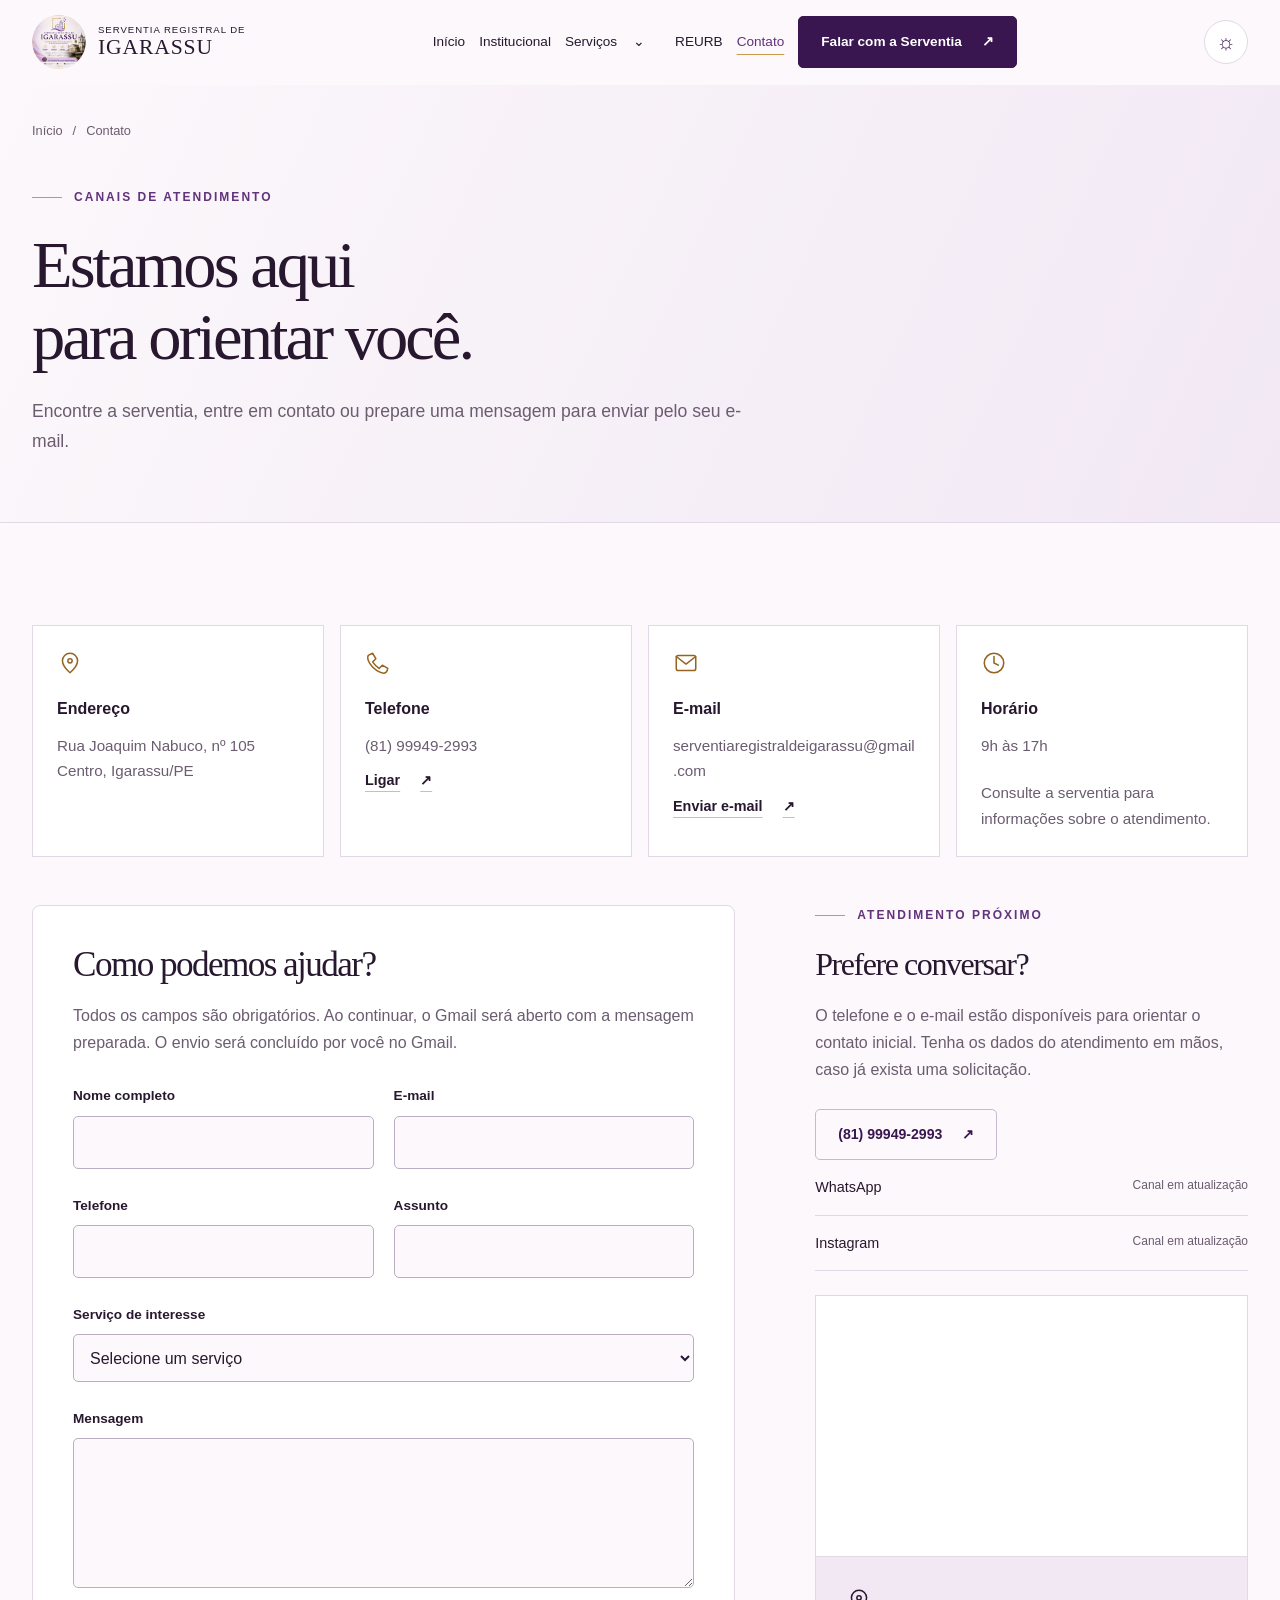
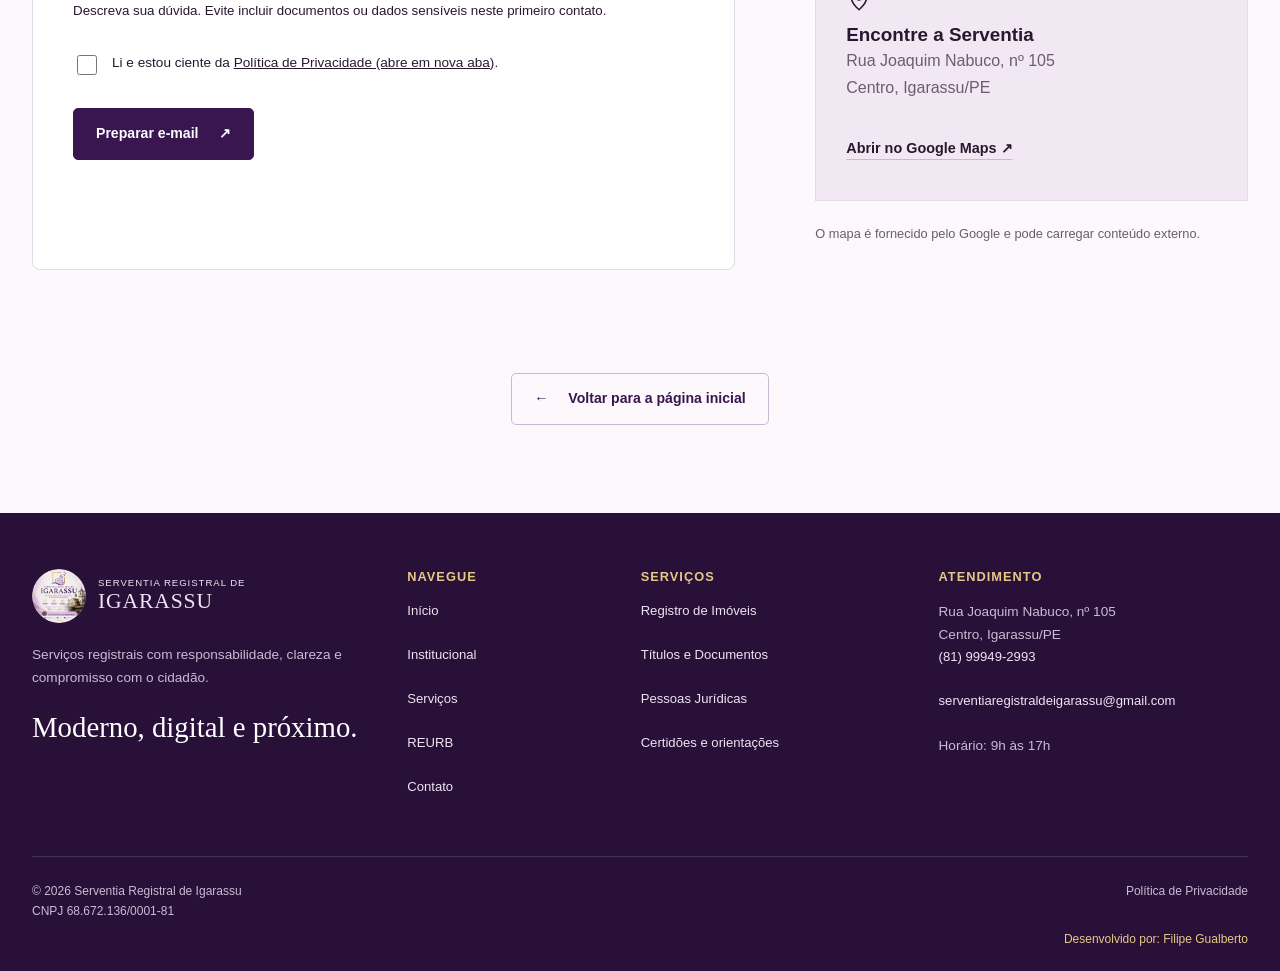
==== contato.html @ 83f75b39 "first commit" ====
<!doctype html>
<html lang="pt-BR"><head><meta charset="UTF-8"><meta name="viewport" content="width=device-width, initial-scale=1"><title>Contato | Serventia Registral de Igarassu</title><meta name="description" content="Fale com a Serventia Registral de Igarassu. Rua Joaquim Nabuco, nº 105, Centro. Telefone (81) 99949-2993. Atendimento das 9h às 17h."><meta name="theme-color" content="#39164f"><link rel="icon" type="image/png" href="img/logo.png"><!-- TODO: definir SITE_CONFIG.siteUrl para inserir canonical e og:url com o domínio oficial. --><meta property="og:type" content="website"><meta property="og:locale" content="pt_BR"><meta property="og:site_name" content="Serventia Registral de Igarassu"><meta property="og:title" content="Contato | Serventia Registral de Igarassu"><meta property="og:description" content="Fale com a Serventia Registral de Igarassu. Rua Joaquim Nabuco, nº 105, Centro. Telefone (81) 99949-2993. Atendimento das 9h às 17h."><script src="js/theme.js"></script><link rel="stylesheet" href="css/style.css"><script src="js/config.js" defer></script><script src="js/main.js" defer></script></head><body class="contact-page"><a class="skip-link" href="#conteudo">Ir para o conteúdo</a><div class="scroll-progress" aria-hidden="true"></div><header class="site-header"><div class="container header-inner"><a class="brand" href="index.html" aria-label="Serventia Registral de Igarassu — Início"><img src="img/logo.png" width="54" height="54" alt="Logo da Serventia Registral de Igarassu"><span><small>Serventia Registral de</small><strong>IGARASSU</strong></span></a><nav class="nav" id="navigation" aria-label="Navegação principal"><a href="index.html" >Início</a><a href="institucional.html" >Institucional</a><div class="dropdown"><div class="dropdown-row"><a href="servicos.html" >Serviços</a><button class="dropdown-toggle" aria-label="Exibir categorias de serviços" aria-expanded="false" aria-controls="service-menu">⌄</button></div><div class="dropdown-menu" id="service-menu" hidden><a href="registro-imoveis.html" >Registro de Imóveis</a><a href="titulos-documentos.html" >Títulos e Documentos</a><a href="pessoas-juridicas.html" >Registro Civil das Pessoas Jurídicas</a></div></div><a href="reurb.html" >REURB</a><a href="contato.html" aria-current="page">Contato</a><a class="button" href="contato.html">Falar com a Serventia<span class="arrow" aria-hidden="true">↗</span></a></nav><div class="header-actions"><button class="theme-toggle" type="button" aria-label="Ativar modo escuro" aria-pressed="false"><span class="theme-sun" aria-hidden="true">☼</span><span class="theme-moon" aria-hidden="true">☾</span></button><button class="menu-toggle" aria-label="Abrir menu" aria-controls="navigation" aria-expanded="false"><span></span><span></span></button></div></div></header><div class="menu-backdrop" hidden></div><main id="conteudo"><section class="inner-hero"><div class="container"><nav class="breadcrumb" aria-label="Caminho de navegação"><a href="index.html">Início</a><span aria-hidden="true">/</span><span aria-current="page">Contato</span></nav><div class="eyebrow">Canais de atendimento</div><h1 class="reveal reveal-up">Estamos aqui<br>para orientar você.</h1><p class="lead reveal" data-delay="100">Encontre a serventia, entre em contato ou prepare uma mensagem para enviar pelo seu e-mail.</p></div></section><section class="section"><div class="container"><div class="contact-cards"><article class="contact-card reveal"><svg class="icon" viewBox="0 0 24 24" aria-hidden="true"><path d="M19 10c0 5-7 11-7 11S5 15 5 10a7 7 0 1 1 14 0Z"/><circle cx="12" cy="10" r="2"/></svg><h2>Endereço</h2><p>Rua Joaquim Nabuco, nº 105<br>Centro, Igarassu/PE</p></article><article class="contact-card reveal" data-delay="80"><svg class="icon" viewBox="0 0 24 24" aria-hidden="true"><path d="m7 3 3 5-3 3c2 3 3 4 6 6l3-3 5 3c-1 6-5 5-10 2S1 9 3 5Z"/></svg><h2>Telefone</h2><p>(81) 99949-2993</p><a class="text-link" href="tel:+5581999492993">Ligar <span class="arrow" aria-hidden="true">↗</span></a></article><article class="contact-card reveal" data-delay="160"><svg class="icon" viewBox="0 0 24 24" aria-hidden="true"><rect x="3" y="5" width="18" height="14" rx="2"/><path d="m3 6 9 7 9-7"/></svg><h2>E-mail</h2><p><a href="https://mail.google.com/mail/?view=cm&amp;fs=1&amp;to=serventiaregistraldeigarassu%40gmail.com&amp;su=&amp;body=" target="_blank" rel="noopener noreferrer">serventiaregistraldeigarassu@gmail.com</a></p><a class="text-link" href="https://mail.google.com/mail/?view=cm&amp;fs=1&amp;to=serventiaregistraldeigarassu%40gmail.com&amp;su=&amp;body=" target="_blank" rel="noopener noreferrer">Enviar e-mail <span class="arrow" aria-hidden="true">↗</span></a></article><article class="contact-card reveal" data-delay="240"><svg class="icon" viewBox="0 0 24 24" aria-hidden="true"><circle cx="12" cy="12" r="9"/><path d="M12 6v6l4 2"/></svg><h2>Horário</h2><p>9h às 17h</p><p class="source">Consulte a serventia para informações sobre o atendimento.</p></article></div><div class="split contact-layout"><form class="contact-form" id="contact-form" action="https://mail.google.com/mail/?view=cm&amp;fs=1&amp;to=serventiaregistraldeigarassu%40gmail.com&amp;su=&amp;body=" target="_blank" method="get"><h2>Como podemos ajudar?</h2><p>Todos os campos são obrigatórios. Ao continuar, o Gmail será aberto com a mensagem preparada. O envio será concluído por você no Gmail.</p><div class="form-grid"><div class="field"><label for="nome">Nome completo</label><input id="nome" name="nome" type="text" autocomplete="name" maxlength="120" required aria-describedby="nome-error"><span class="error" id="nome-error"></span></div><div class="field"><label for="email">E-mail</label><input id="email" name="email" type="email" autocomplete="email" maxlength="180" required aria-describedby="email-error"><span class="error" id="email-error"></span></div><div class="field"><label for="telefone">Telefone</label><input id="telefone" name="telefone" type="tel" autocomplete="tel" inputmode="tel" maxlength="24" required aria-describedby="telefone-error"><span class="error" id="telefone-error"></span></div><div class="field"><label for="assunto">Assunto</label><input id="assunto" name="assunto" type="text" maxlength="160" required aria-describedby="assunto-error"><span class="error" id="assunto-error"></span></div><div class="field full"><label for="servico">Serviço de interesse</label><select id="servico" name="servico" required aria-describedby="servico-error"><option value="">Selecione um serviço</option><option value="imoveis">Registro de Imóveis</option><option value="documentos">Títulos e Documentos</option><option value="pessoas-juridicas">Pessoas Jurídicas</option><option value="reurb">REURB</option><option value="certidoes">Certidões</option><option value="protocolo">Acompanhamento / Protocolo</option><option value="digital">Registro Digital</option><option value="outros">Outras informações</option></select><span class="error" id="servico-error"></span></div><div class="field full"><label for="mensagem">Mensagem</label><textarea id="mensagem" name="mensagem" required maxlength="3500" aria-describedby="mensagem-help mensagem-error"></textarea><small id="mensagem-help">Descreva sua dúvida. Evite incluir documentos ou dados sensíveis neste primeiro contato.</small><span class="error" id="mensagem-error"></span></div></div><label class="checkbox"><input type="checkbox" id="privacidade" name="privacidade" required aria-describedby="privacidade-error"><span>Li e estou ciente da <a href="politica-privacidade.html" target="_blank" rel="noopener noreferrer">Política de Privacidade (abre em nova aba)</a>.</span></label><span class="error" id="privacidade-error"></span><div class="actions"><button class="button" type="submit">Preparar e-mail <span class="arrow" aria-hidden="true">↗</span></button></div><p class="form-status" id="form-status" role="status" aria-live="polite"></p><noscript><p>Você também pode enviar sua mensagem diretamente para <a href="https://mail.google.com/mail/?view=cm&amp;fs=1&amp;to=serventiaregistraldeigarassu%40gmail.com&amp;su=&amp;body=" target="_blank" rel="noopener noreferrer">serventiaregistraldeigarassu@gmail.com</a>.</p></noscript></form><aside class="contact-aside"><div class="eyebrow">Atendimento próximo</div><h2>Prefere conversar?</h2><p>O telefone e o e-mail estão disponíveis para orientar o contato inicial. Tenha os dados do atendimento em mãos, caso já exista uma solicitação.</p><a class="button secondary" href="tel:+5581999492993">(81) 99949-2993 <span class="arrow" aria-hidden="true">↗</span></a><div class="pending-channel"><span>WhatsApp</span><small data-pending="whatsapp">Canal em atualização</small><a data-config-link="whatsapp" hidden>WhatsApp oficial ↗</a></div><div class="pending-channel"><span>Instagram</span><small data-pending="instagram">Canal em atualização</small><a data-config-link="instagram" hidden>Instagram oficial ↗</a></div><div class="map-panel"><iframe src="https://www.google.com/maps?q=Rua%20Joaquim%20Nabuco%2C%20105%2C%20Centro%2C%20Igarassu%2C%20PE&output=embed" title="Mapa da localização da Serventia Registral de Igarassu" loading="lazy" referrerpolicy="no-referrer-when-downgrade" allowfullscreen></iframe><a class="map-link" href="https://www.google.com/maps/search/?api=1&query=Rua%20Joaquim%20Nabuco%2C%20105%2C%20Centro%2C%20Igarassu%2C%20PE" target="_blank" rel="noopener noreferrer"><svg class="icon" viewBox="0 0 24 24" aria-hidden="true"><path d="M19 10c0 5-7 11-7 11S5 15 5 10a7 7 0 1 1 14 0Z"/><circle cx="12" cy="10" r="2"/></svg><h3>Encontre a Serventia</h3><p>Rua Joaquim Nabuco, nº 105<br>Centro, Igarassu/PE</p><span class="text-link">Abrir no Google Maps ↗</span></a></div><p class="source">O mapa é fornecido pelo Google e pode carregar conteúdo externo.</p></aside></div></div></section><section class="back-home"><div class="container"><a class="button secondary" href="index.html"><span aria-hidden="true">←</span> Voltar para a página inicial</a></div></section></main><footer class="site-footer"><div class="container"><div class="footer-grid"><div><a class="brand" href="index.html" aria-label="Serventia Registral de Igarassu — Início"><img src="img/logo.png" width="54" height="54" alt="Logo da Serventia Registral de Igarassu"><span><small>Serventia Registral de</small><strong>IGARASSU</strong></span></a><p>Serviços registrais com responsabilidade, clareza e compromisso com o cidadão.</p><div class="footer-tagline">Moderno, digital e próximo.</div></div><div><h2>NAVEGUE</h2><a href="index.html">Início</a><a href="institucional.html">Institucional</a><a href="servicos.html">Serviços</a><a href="reurb.html">REURB</a><a href="contato.html">Contato</a></div><div><h2>SERVIÇOS</h2><a href="registro-imoveis.html">Registro de Imóveis</a><a href="titulos-documentos.html">Títulos e Documentos</a><a href="pessoas-juridicas.html">Pessoas Jurídicas</a><a href="contato.html?servico=certidoes">Certidões e orientações</a></div><div><h2>ATENDIMENTO</h2><p>Rua Joaquim Nabuco, nº 105<br>Centro, Igarassu/PE</p><a href="tel:+5581999492993">(81) 99949-2993</a><a href="https://mail.google.com/mail/?view=cm&amp;fs=1&amp;to=serventiaregistraldeigarassu%40gmail.com&amp;su=&amp;body=" target="_blank" rel="noopener noreferrer">serventiaregistraldeigarassu@gmail.com</a><p>Horário: 9h às 17h</p></div></div><div class="footer-bottom"><span>© <span data-year>2026</span> Serventia Registral de Igarassu<br>CNPJ 68.672.136/0001-81</span><div class="footer-credit"><a href="politica-privacidade.html">Política de Privacidade</a><span>Desenvolvido por: Filipe Gualberto</span></div></div></div></footer></body></html>
---- css/style.css ----
/* 1. Reset */
*,*::before,*::after{box-sizing:border-box}body,h1,h2,h3,p,figure{margin:0}img,svg{max-width:100%}button,input,textarea,select{font:inherit}button,a{-webkit-tap-highlight-color:transparent}button{cursor:pointer}a{color:inherit}img{display:block}button{color:inherit}[hidden]{display:none!important}
/* 2. Variáveis */
:root{--purple-950:#281039;--purple-900:#39164f;--purple-800:#4b2164;--purple-700:#62327c;--purple-500:#8752a0;--gold-700:#956421;--gold-600:#c99a4b;--gold-500:#d2a65c;--gold-300:#e6c885;--lilac-200:#e5d3eb;--lilac-100:#f1e8f4;--pearl:#fcf8fb;--surface:#fff;--text:#28182f;--text-soft:#6b5c70;--line:#e2d9e6;--container:1240px;--radius-sm:8px;--radius-md:18px;--radius-lg:28px;--shadow:0 16px 40px #2d123d0b;--header-height:84px;--space:clamp(64px,8vw,112px);--transition:280ms cubic-bezier(.2,.7,.3,1)}
/* 3. Base */
html{scroll-behavior:smooth;scroll-padding-top:110px}body{background:var(--pearl);color:var(--text);font-family:Arial,Helvetica,sans-serif;font-size:16px;line-height:1.7}a{text-decoration:none}p+p{margin-top:16px}::selection{background:var(--lilac-200)}:focus-visible{outline:3px solid var(--gold-700);outline-offset:5px}main{min-height:65vh}section[id]{scroll-margin-top:110px}
/* 4. Tipografia */
h1,h2,.display{font-family:Georgia,'Times New Roman',serif;font-weight:400;letter-spacing:-.045em;line-height:1.08}h1{font-size:clamp(2.5rem,5.2vw,5rem)}h2{font-size:clamp(2rem,3.6vw,3.5rem)}h3{font-size:1.18rem;line-height:1.35}p{color:var(--text-soft)}.eyebrow{font-size:.75rem;letter-spacing:.17em;text-transform:uppercase;font-weight:700;display:flex;align-items:center;gap:12px;margin-bottom:22px;color:var(--purple-700)}.eyebrow::before{content:'';width:30px;height:1px;background:var(--gold-600)}.lead{font-size:1.1rem;max-width:620px;margin-top:24px}.muted{color:var(--text-soft)}
/* 5. Utilitários */
.container{width:min(var(--container),calc(100% - 40px));margin-inline:auto}.section{padding-block:var(--space)}.split{display:grid;gap:40px}.section-heading{display:flex;flex-direction:column;gap:24px;margin-bottom:40px}.section-heading p{max-width:370px}.actions{display:flex;flex-wrap:wrap;gap:12px;margin-top:30px}.skip-link{position:fixed;top:-100px;left:16px;background:white;padding:12px;z-index:100}.skip-link:focus{top:8px}.icon{width:26px;height:26px;fill:none;stroke:currentColor;stroke-width:1.4;stroke-linecap:round;stroke-linejoin:round;flex-shrink:0}.arrow{display:inline-block;transition:transform var(--transition)}.button:hover .arrow,.text-link:hover .arrow{transform:translateX(4px)}.button{display:inline-flex;align-items:center;justify-content:center;gap:20px;min-height:50px;padding:13px 22px;border:1px solid var(--purple-900);background:var(--purple-900);color:white;border-radius:5px;font-size:.88rem;font-weight:600;transition:background var(--transition),transform var(--transition)}.button:hover{background:var(--purple-700);transform:translateY(-2px)}.button:active{transform:translateY(1px)}.button.secondary{background:transparent;color:var(--purple-900);border-color:#c9b8d2}.button.gold{background:var(--gold-300);border-color:var(--gold-300);color:var(--purple-950)}.text-link{display:inline-flex;align-items:center;gap:20px;min-height:44px;font-size:.9rem;font-weight:600;text-decoration:underline;text-underline-offset:6px;text-decoration-color:#cdb6d7}.badge{display:inline-block;border:1px solid var(--line);border-radius:30px;padding:6px 13px;font-size:.75rem}.notice{padding:24px;border-left:3px solid var(--gold-600);background:var(--lilac-100);margin-block:28px}.notice p{color:var(--purple-800)}
.visually-hidden{position:absolute;width:1px;height:1px;padding:0;margin:-1px;overflow:hidden;clip-path:inset(50%);white-space:nowrap;border:0}.privacy-article a{overflow-wrap:anywhere}.source a{display:inline}.legal-links .visually-hidden{display:none}
/* 6. Header */
.site-header{position:sticky;top:0;background:#fcf8fbf5;z-index:30;border-bottom:1px solid transparent;transition:box-shadow var(--transition)}.site-header.scrolled{box-shadow:0 4px 25px #28103912;border-color:var(--line)}.header-inner{min-height:var(--header-height);display:flex;align-items:center;justify-content:space-between;gap:20px}.brand{display:flex;align-items:center;gap:12px;line-height:1.25}.brand img{width:54px;height:54px;object-fit:contain;border-radius:50%}.brand small{display:block;font-size:.6rem;letter-spacing:.1em;text-transform:uppercase}.brand strong{font:400 1.35rem Georgia,serif;letter-spacing:.04em}.nav{display:flex;gap:14px;align-items:center}.nav a,.dropdown-toggle{font-size:.85rem;min-height:44px;display:inline-flex;align-items:center}.nav a[aria-current=page]{color:var(--purple-700);text-decoration:underline;text-underline-offset:8px;text-decoration-color:var(--gold-600)}.dropdown{position:relative}.dropdown-row{display:flex;align-items:center}.dropdown-toggle{border:0;background:transparent;justify-content:center;min-width:44px}.dropdown-menu{position:absolute;top:100%;left:-20px;width:290px;padding:12px 20px;background:white;border:1px solid var(--line);box-shadow:var(--shadow);border-radius:8px}.dropdown-menu a{display:flex;padding-block:6px}.menu-toggle{display:none;border:1px solid var(--line);background:white;width:48px;height:48px;border-radius:50%;position:relative}.menu-toggle span{position:absolute;width:19px;height:1px;background:var(--purple-900);left:14px;top:19px;transition:transform var(--transition)}.menu-toggle span+span{top:27px}.menu-toggle[aria-expanded=true] span{transform:translateY(4px) rotate(45deg)}.menu-toggle[aria-expanded=true] span+span{transform:translateY(-4px) rotate(-45deg)}.menu-backdrop{position:fixed;inset:84px 0 0;background:#18062366;z-index:29}.scroll-progress{position:fixed;top:0;left:0;height:2px;width:100%;transform:scaleX(0);transform-origin:left;background:var(--gold-600);z-index:40}
/* 7. Componentes */
.service-grid{display:grid;gap:16px}.service-card{padding:30px;background:white;border:1px solid var(--line);border-radius:var(--radius-sm);display:flex;flex-direction:column;align-items:flex-start;transition:transform var(--transition),box-shadow var(--transition),border-color var(--transition)}.service-card:hover,.service-card:focus-within{transform:translateY(-4px);box-shadow:var(--shadow);border-color:var(--gold-600)}.service-card .icon{margin-bottom:24px;color:var(--purple-700);width:34px;height:34px}.service-card h3{font:400 1.7rem Georgia,serif;margin-bottom:12px}.service-card p{font-size:.95rem}.service-card .text-link{margin-top:22px}.service-card.featured{background:var(--purple-900);color:white;position:relative;overflow:hidden}.service-card.featured p{color:#dfd2e5}.service-card.featured .icon{color:var(--gold-300)}.shortcuts{display:grid;border-block:1px solid var(--line);margin-top:24px}.shortcuts a{padding:18px 8px;display:flex;justify-content:space-between;gap:14px;border-bottom:1px solid var(--line);font-size:.9rem}.shortcuts a:last-child{border-bottom:0}.shortcuts a:hover{color:var(--purple-700);background:var(--lilac-100)}.accordion{border-top:1px solid var(--line)}.accordion details{border-bottom:1px solid var(--line)}.accordion summary{list-style:none;cursor:pointer;min-height:64px;padding:20px 34px 20px 0;font-weight:600;position:relative;line-height:1.5}.accordion summary::-webkit-details-marker{display:none}.accordion summary::after{content:'+';position:absolute;right:6px;color:var(--purple-700);font-size:1.4rem;top:14px;font-weight:400}.accordion details[open] summary::after{content:'−'}.accordion .answer{padding:0 24px 24px 0;max-width:820px;animation:fade .25s ease}.breadcrumb{display:flex;flex-wrap:wrap;gap:10px;font-size:.8rem;color:var(--text-soft);margin-bottom:34px}.breadcrumb a{min-height:44px;display:inline-flex;align-items:center}.breadcrumb span{align-self:center}.compact-cta{margin-top:45px;padding:30px;background:var(--lilac-100);display:flex;flex-direction:column;gap:22px;border-radius:8px}.compact-cta h2{font-size:2rem}.legal-links{display:grid;gap:0}.legal-links a{padding:20px 0;border-bottom:1px solid var(--line);display:flex;justify-content:space-between;gap:16px}.legal-links a:hover{color:var(--purple-700)}
/* 8. Home */
.hero{position:relative;overflow:hidden;padding:40px 0 0;background:radial-gradient(ellipse at 90% 40%,#ede0f0 0,transparent 50%),var(--pearl)}.hero-topline{display:flex;justify-content:space-between;gap:20px;border-bottom:1px solid var(--line);padding-bottom:20px;margin-bottom:40px}.hero-topline .eyebrow{margin:0}.hero-location{font-size:.75rem;color:var(--text-soft);letter-spacing:.08em}.hero-layout{display:grid;gap:36px;position:relative}.hero h1{max-width:840px;position:relative;z-index:2}.hero h1 em{font-weight:400;color:var(--purple-700)}.hero-bottom{display:grid;gap:28px;margin-top:28px;padding-bottom:50px}.hero-bottom p{max-width:460px}.hero .actions{margin-top:22px}.brand-panel{position:relative;display:flex;align-items:center;justify-content:center;padding:30px;border:1px solid #cfb8d6;border-radius:50% 50% 8px 8px;background:#f8f0f8;max-width:360px;aspect-ratio:1;margin-inline:auto;isolation:isolate}.brand-panel::before{content:'';position:absolute;inset:12px;border:1px solid var(--gold-600);border-radius:50% 50% 5px 5px;z-index:-1}.brand-panel img{width:100%;height:auto;object-fit:contain;border-radius:50%}.brand-panel::after{content:'';position:absolute;width:9px;height:9px;background:var(--gold-600);top:18%;right:3%;transform:rotate(45deg);animation:float 7s ease-in-out infinite}.hero-signature{font-size:.7rem;letter-spacing:.14em;text-transform:uppercase;color:var(--purple-700);text-align:center;margin-top:16px}.hero-services{display:flex;flex-wrap:wrap;gap:12px 22px;margin-top:26px;font-size:.75rem;color:var(--text-soft)}.hero-services span::before{content:'◇';color:var(--gold-700);margin-right:8px}.principles{background:var(--purple-950);color:#e7d8ec;overflow:hidden}.principle-track{display:flex;flex-wrap:wrap;justify-content:space-between;gap:14px 24px;padding-block:22px;font-size:.75rem;letter-spacing:.07em}.principle-track span{display:flex;align-items:center;gap:24px}.principle-track span::before{content:'✦';font-size:.7rem;color:var(--gold-300)}.institutional-home{border-top:1px solid var(--line)}.editorial-quote{font:400 clamp(1.6rem,3vw,2.6rem)/1.35 Georgia,serif;color:var(--purple-800);padding-left:28px;border-left:1px solid var(--gold-600)}.official{margin-top:28px;padding-top:24px;border-top:1px solid var(--line)}.official strong{display:block;font-weight:500;color:var(--text)}.official small{font-size:.8rem;color:var(--text-soft)}.reurb-feature{background:var(--purple-950);color:white;position:relative;overflow:hidden}.reurb-feature::after{content:'';position:absolute;width:480px;height:480px;border:1px solid #d2a65c35;border-radius:50%;right:-250px;bottom:-220px;pointer-events:none;animation:float 12s ease-in-out infinite}.reurb-feature .eyebrow{color:var(--gold-300)}.reurb-feature p{color:#d9c9e2}.reurb-feature .display{font-size:clamp(4rem,12vw,10rem);color:#e6c885;line-height:1;letter-spacing:-.05em}.reurb-feature h2{margin-top:22px}.reurb-feature .split{align-items:center}.reurb-note{border-top:1px solid #ffffff30;padding-top:22px;margin-top:26px;font-size:.85rem}.journey{display:grid;gap:28px;counter-reset:step;margin-top:40px}.journey article{border-top:1px solid var(--line);padding-top:20px}.step{font:400 2.3rem Georgia,serif;color:var(--gold-700);display:block;margin-bottom:20px}.journey h3{font-size:1rem;margin-bottom:10px}.journey p{font-size:.9rem}.contact-banner{background:var(--lilac-100)}.contact-banner h2{max-width:540px}.contact-lines{display:grid;gap:18px}.contact-lines a{overflow-wrap:anywhere;min-height:44px;display:inline-flex;align-items:center}.contact-lines small{display:block;color:var(--text-soft);text-transform:uppercase;letter-spacing:.12em;font-size:.7rem}
/* 9. Institucional */
.institutional-panel{position:relative;background:var(--lilac-100);padding:30px;border-radius:160px 160px 8px 8px;border:1px solid #d7bddf}.institutional-panel img{width:100%;max-height:600px;object-fit:contain}.institutional-fallback{padding:80px 24px;text-align:center;font:400 2.5rem/1.3 Georgia,serif;color:var(--purple-700)}.institutional-fallback small{display:block;font:400 .8rem Arial,sans-serif;margin-top:25px}.values{display:grid;gap:26px}.values article{padding-top:24px;border-top:1px solid var(--gold-600)}.values h3{margin-bottom:15px}
/* 10. Serviços */
.category-nav{display:flex;flex-wrap:wrap;gap:10px;margin-bottom:45px}.category-nav a{border:1px solid var(--line);padding:10px 18px;border-radius:30px;min-height:44px;font-size:.85rem}.category-nav a:hover{background:var(--purple-900);color:white}.service-chapter{display:grid;gap:24px;padding:40px 0;border-top:1px solid var(--line)}.service-chapter .chapter-number{font:400 3rem Georgia,serif;color:var(--gold-700)}.service-chapter h2{font-size:2.2rem;margin-bottom:16px}.service-chapter .icon{width:52px;height:52px;color:var(--purple-700)}
/* 11. Páginas internas */
.inner-hero{padding:24px 0 65px;border-bottom:1px solid var(--line);background:linear-gradient(115deg,var(--pearl),var(--lilac-100));overflow:hidden}.inner-hero h1{max-width:900px}.inner-hero .lead{max-width:710px}.reading-layout{display:grid;gap:40px}.side-nav{border-top:1px solid var(--gold-600);padding-top:20px;align-self:start}.side-nav strong{font-size:.8rem;text-transform:uppercase;letter-spacing:.09em}.side-nav a{display:block;padding-block:9px;font-size:.9rem;min-height:44px}.reading-content{min-width:0}.reading-content>section{margin-bottom:50px}.reading-content h2{font-size:2rem;margin-bottom:24px}.reading-content h3{margin:24px 0 10px}.source{font-size:.8rem;margin-top:22px}.source a{text-decoration:underline;text-underline-offset:4px}.privacy-article{max-width:820px}.privacy-article section+section{margin-top:40px}.privacy-article h2{font-size:1.7rem;margin-bottom:16px}
/* 12. REURB */
.reurb-page .inner-hero{background:var(--purple-950);color:white}.reurb-page .inner-hero .lead,.reurb-page .breadcrumb{color:#decee6}.reurb-page .inner-hero .eyebrow{color:var(--gold-300)}.reurb-stages{display:grid;gap:16px;margin-top:30px}.reurb-stages article{padding:28px;background:white;border:1px solid var(--line)}.reurb-stages h3{margin-bottom:12px}.reurb-stages .step{margin-bottom:14px}
/* 13. Contato */
.contact-cards{display:grid;gap:16px;margin-bottom:48px}.contact-card{background:white;border:1px solid var(--line);padding:24px;min-width:0}.contact-card .icon{color:var(--gold-700);margin-bottom:15px}.contact-card h2{font:600 1rem Arial,sans-serif;letter-spacing:0;margin-bottom:15px}.contact-card a{overflow-wrap:anywhere}.contact-card p{font-size:.95rem}.contact-form{padding:28px;background:white;border:1px solid var(--line);border-radius:var(--radius-sm)}.contact-form h2{margin-bottom:18px;font-size:2.2rem}.form-grid{display:grid;gap:20px;margin-top:28px}.field label{display:block;font-size:.85rem;font-weight:600;margin-bottom:8px}input,select,textarea{width:100%;min-width:0;border:1px solid #bcaec2;border-radius:5px;background:var(--pearl);padding:12px;color:var(--text);min-height:48px}textarea{resize:vertical;min-height:150px}input[aria-invalid=true],textarea[aria-invalid=true],select[aria-invalid=true]{border-color:#a32142}.error{display:block;color:#a32142;font-size:.8rem;margin-top:5px}.checkbox{display:flex;align-items:flex-start;gap:12px;margin-top:22px;font-size:.85rem}.checkbox input{width:20px;min-height:20px;flex:0 0 20px;margin-top:4px}.checkbox a{text-decoration:underline}.form-status{margin-top:16px;color:var(--purple-700)}.contact-aside h2{font-size:2rem;margin-bottom:20px}.contact-aside p{margin-bottom:25px}.map-link{display:block;margin-top:20px;padding:30px;background:var(--lilac-100);border:1px solid var(--line)}.pending-channel{padding:15px 0;border-bottom:1px solid var(--line);display:flex;flex-wrap:wrap;gap:8px;justify-content:space-between;font-size:.9rem}.pending-channel small{color:var(--text-soft)}
/* 14. Footer */
.site-footer{background:var(--purple-950);color:#efe4f2;padding:56px 0 22px}.footer-grid{display:grid;gap:36px}.site-footer .brand{margin-bottom:20px}.site-footer p{color:#cbbbd3;font-size:.85rem;max-width:330px}.site-footer h2{font:600 .8rem Arial,sans-serif;letter-spacing:.08em;margin-bottom:16px;color:var(--gold-300)}.site-footer a:not(.brand){display:block;min-height:44px;font-size:.82rem;overflow-wrap:anywhere}.site-footer a:hover{text-decoration:underline;text-underline-offset:5px}.footer-bottom{display:flex;flex-wrap:wrap;justify-content:space-between;gap:12px;border-top:1px solid #ffffff22;margin-top:36px;padding-top:24px;font-size:.75rem;color:#cbbbd3}.footer-bottom a{font-size:.75rem!important}.footer-tagline{font:400 1.8rem Georgia,serif;margin-top:22px;color:#fff}
/* 15. Animações */
@keyframes fade{from{opacity:0;transform:translateY(8px)}to{opacity:1;transform:none}}@keyframes float{50%{transform:translateY(-10px) rotate(6deg)}}.hero h1{animation:fade .8s both}.hero .actions{animation:fade .8s .15s both}.motion-ready .reveal:not(.visible){opacity:0;transform:translateY(20px)}.motion-ready .reveal-left:not(.visible){transform:translateX(-20px)}.motion-ready .reveal-right:not(.visible){transform:translateX(20px)}.motion-ready .reveal-scale:not(.visible){transform:scale(.97)}.reveal{transition:opacity .7s ease,transform .7s ease;transition-delay:var(--delay,0ms)}
/* 16. Responsividade — base mobile first */
@media(min-width:600px){.container{width:min(var(--container),calc(100% - 64px))}.contact-cards,.values{grid-template-columns:repeat(2,minmax(0,1fr))}.journey{grid-template-columns:repeat(2,minmax(0,1fr))}.form-grid{grid-template-columns:repeat(2,minmax(0,1fr))}.field.full{grid-column:1/-1}.footer-grid{grid-template-columns:1fr 1fr}.shortcuts{grid-template-columns:repeat(3,minmax(0,1fr))}.shortcuts a{border-bottom:0;padding-inline:18px;border-right:1px solid var(--line)}.shortcuts a:last-child{border-right:0}.service-chapter{grid-template-columns:70px 1fr 70px}.reurb-stages{grid-template-columns:1fr 1fr}}
@media(min-width:1000px){.split{grid-template-columns:1fr 1fr;gap:80px}.section-heading{flex-direction:row;align-items:end;justify-content:space-between}.section-heading h2{max-width:650px}.hero{padding-top:28px}.hero-layout{grid-template-columns:minmax(0,1fr) 340px;align-items:center;gap:54px}.hero h1{font-size:clamp(3rem,5vw,4.8rem)}.hero-bottom{margin-top:26px;padding-bottom:60px}.hero-art{grid-column:2;grid-row:1/3;align-self:center}.hero-copy{grid-column:1}.hero-bottom{grid-column:1}.hero-topline{margin-bottom:48px}.service-grid{grid-template-columns:1.05fr 1fr;grid-template-rows:1fr 1fr}.service-card.featured{grid-row:span 2;justify-content:center;padding:44px}.service-card.featured h3{font-size:2.8rem;max-width:320px}.service-card:not(.featured){padding:26px 30px 26px 98px;position:relative}.service-card:not(.featured) .icon{position:absolute;left:30px;top:30px}.journey{grid-template-columns:repeat(4,minmax(0,1fr))}.values{grid-template-columns:repeat(3,minmax(0,1fr))}.reading-layout{grid-template-columns:220px 1fr;gap:80px}.side-nav{position:sticky;top:115px}.contact-cards{grid-template-columns:repeat(4,minmax(0,1fr))}.footer-grid{grid-template-columns:1.3fr .75fr 1fr 1.2fr;gap:40px}.compact-cta{flex-direction:row;align-items:center;justify-content:space-between}.contact-layout{grid-template-columns:1.3fr .8fr}.contact-form{padding:40px}}
@media(max-width:1099px){.js-enabled .menu-toggle{display:block;flex-shrink:0}.js-enabled .nav{position:fixed;right:0;top:84px;bottom:0;width:min(390px,100%);background:var(--pearl);padding:28px;flex-direction:column;align-items:stretch;overflow-y:auto;visibility:hidden;transform:translateX(100%);transition:transform var(--transition),visibility var(--transition);gap:8px}.js-enabled .nav.open{visibility:visible;transform:translateX(0)}.nav>a:not(.button),.dropdown-row>a{font-size:1.1rem}.dropdown-row{justify-content:space-between}.dropdown-menu{position:static;width:100%;box-shadow:none;background:var(--lilac-100);margin-bottom:16px}.nav .button{margin-top:20px}.menu-open{overflow:hidden}.hero-location{display:none}.header-inner{flex-wrap:wrap}.js-enabled .header-inner{flex-wrap:nowrap}body:not(.js-enabled) .nav{flex-wrap:wrap;padding-bottom:20px}body:not(.js-enabled) .dropdown-menu{display:block!important}.nav.open>a{animation:fade .35s both}.nav.open>a:nth-child(4){animation-delay:.08s}}
@media(max-width:599px){.brand-panel{width:220px;padding:20px}.hero-art{display:none}.hero{padding-top:20px}.hero-topline{margin-bottom:30px}.hero h1{font-size:clamp(2.35rem,9.5vw,3.45rem)}.hero .lead{font-size:1rem}.hero-bottom{margin-top:0;gap:16px;padding-bottom:38px}.hero-layout{gap:20px}.hero .actions{flex-direction:column;align-items:stretch}.hero-services{gap:8px 14px;margin-top:18px}.principle-track{justify-content:flex-start;gap:12px 20px}.principle-track span{gap:10px;font-size:.68rem}.principle-track span:nth-child(n+4){display:none}.service-card{padding:26px}.brand strong{font-size:1.2rem}.brand small{font-size:.55rem}.brand img{width:45px;height:45px}.header-inner{gap:8px}.contact-form{padding:22px}.inner-hero{padding-bottom:42px}.inner-hero h1{font-size:2.5rem;overflow-wrap:break-word}.breadcrumb{margin-bottom:20px}.contact-banner .actions{flex-direction:column}.site-footer{padding-top:42px}}
@media(min-width:1000px){.hero-layout{column-gap:54px;row-gap:14px}.hero-bottom{margin-top:0}.rtd-page .accordion{display:grid;grid-template-columns:1fr 1fr;gap:16px;border:0}.rtd-page .accordion details{border:1px solid var(--line);background:var(--surface);padding-inline:20px;align-self:start;border-radius:8px}.rtd-page .accordion summary{padding-right:26px}.rcpj-page .inner-hero{background:var(--pearl);border-bottom:4px solid var(--purple-900)}.rcpj-page .inner-hero h1{border-left:1px solid var(--gold-600);padding-left:30px}}
.hero-topline{position:relative}.hero-topline::after{content:'';position:absolute;bottom:-1px;left:0;width:80px;height:1px;background:var(--gold-600);animation:line-drift 12s ease-in-out infinite}@keyframes line-drift{50%{transform:translateX(120px)}}
/* 17. Reduced motion */
@media(prefers-reduced-motion:reduce){html{scroll-behavior:auto}*,*::before,*::after{animation:none!important;transition:none!important}.motion-ready .reveal:not(.visible){opacity:1;transform:none}}

/* 18. Tema e correções solicitadas */
.header-actions{display:flex;align-items:center;gap:8px;flex-shrink:0}.theme-toggle{width:44px;height:44px;border:1px solid var(--line);border-radius:50%;background:var(--surface);color:var(--purple-900);display:grid;place-items:center;transition:background var(--transition),color var(--transition),transform var(--transition)}.theme-toggle:hover{transform:rotate(12deg);border-color:var(--gold-600)}.theme-toggle span{grid-area:1/1;font-size:1.3rem;line-height:1}.theme-moon{display:none}[data-theme=dark] .theme-sun{display:none}[data-theme=dark] .theme-moon{display:block}.back-home{padding:0 0 clamp(48px,7vw,88px)}.back-home .container{display:flex;justify-content:center}.footer-credit{display:flex;flex-direction:column;align-items:flex-end;gap:4px}.footer-credit span{color:#e6c885}.map-panel{margin-top:24px;border:1px solid var(--line);background:var(--surface);overflow:hidden}.map-panel iframe{display:block;width:100%;height:260px;border:0}.map-panel .map-link{margin-top:0;border:0;border-top:1px solid var(--line)}.reurb-feature .reurb-drive{color:white;border-color:#ffffff55}.reurb-feature .reurb-drive:hover{background:#ffffff12}

[data-theme=dark]{color-scheme:dark;--purple-950:#16081f;--purple-900:#2b123b;--purple-800:#e4c9ef;--purple-700:#c391d7;--purple-500:#a865c1;--gold-700:#e0b665;--gold-600:#c99a4b;--gold-500:#d2a65c;--gold-300:#efd391;--lilac-200:#42294c;--lilac-100:#25172c;--pearl:#120c16;--surface:#1c1321;--text:#f6edf8;--text-soft:#c9bbce;--line:#493a50;--shadow:0 18px 45px #00000042}.site-header,.hero{transition:background var(--transition),color var(--transition)}[data-theme=dark] .site-header{background:#120c16f4}[data-theme=dark] .hero{background:radial-gradient(ellipse at 90% 40%,#37233f 0,transparent 52%),var(--pearl)}[data-theme=dark] .inner-hero{background:linear-gradient(115deg,#120c16,#25172c)}[data-theme=dark] .service-card,[data-theme=dark] .reurb-stages article,[data-theme=dark] .contact-card,[data-theme=dark] .contact-form,[data-theme=dark] .dropdown-menu{background:var(--surface)}[data-theme=dark] .service-card.featured,[data-theme=dark] .reurb-feature,[data-theme=dark] .site-footer,[data-theme=dark] .principles{background:#16081f}[data-theme=dark] .brand-panel{background:#241529;border-color:#60406d}[data-theme=dark] .institutional-panel{background:#25172c;border-color:#60406d}[data-theme=dark] input,[data-theme=dark] select,[data-theme=dark] textarea{background:#160f1a;border-color:#67586d}[data-theme=dark] .button.secondary{color:var(--text);border-color:#74617c}[data-theme=dark] .contact-banner,[data-theme=dark] .notice,[data-theme=dark] .compact-cta,[data-theme=dark] .map-link,[data-theme=dark] .map-panel{background:var(--lilac-100)}[data-theme=dark] .theme-toggle{color:var(--gold-300)}[data-theme=dark] .js-enabled .nav{background:var(--pearl)}[data-theme=dark] .dropdown-menu{background:var(--surface)}

@media(max-width:599px){.theme-toggle{width:42px;height:42px}.footer-credit{align-items:flex-start}.back-home .button{width:100%}}
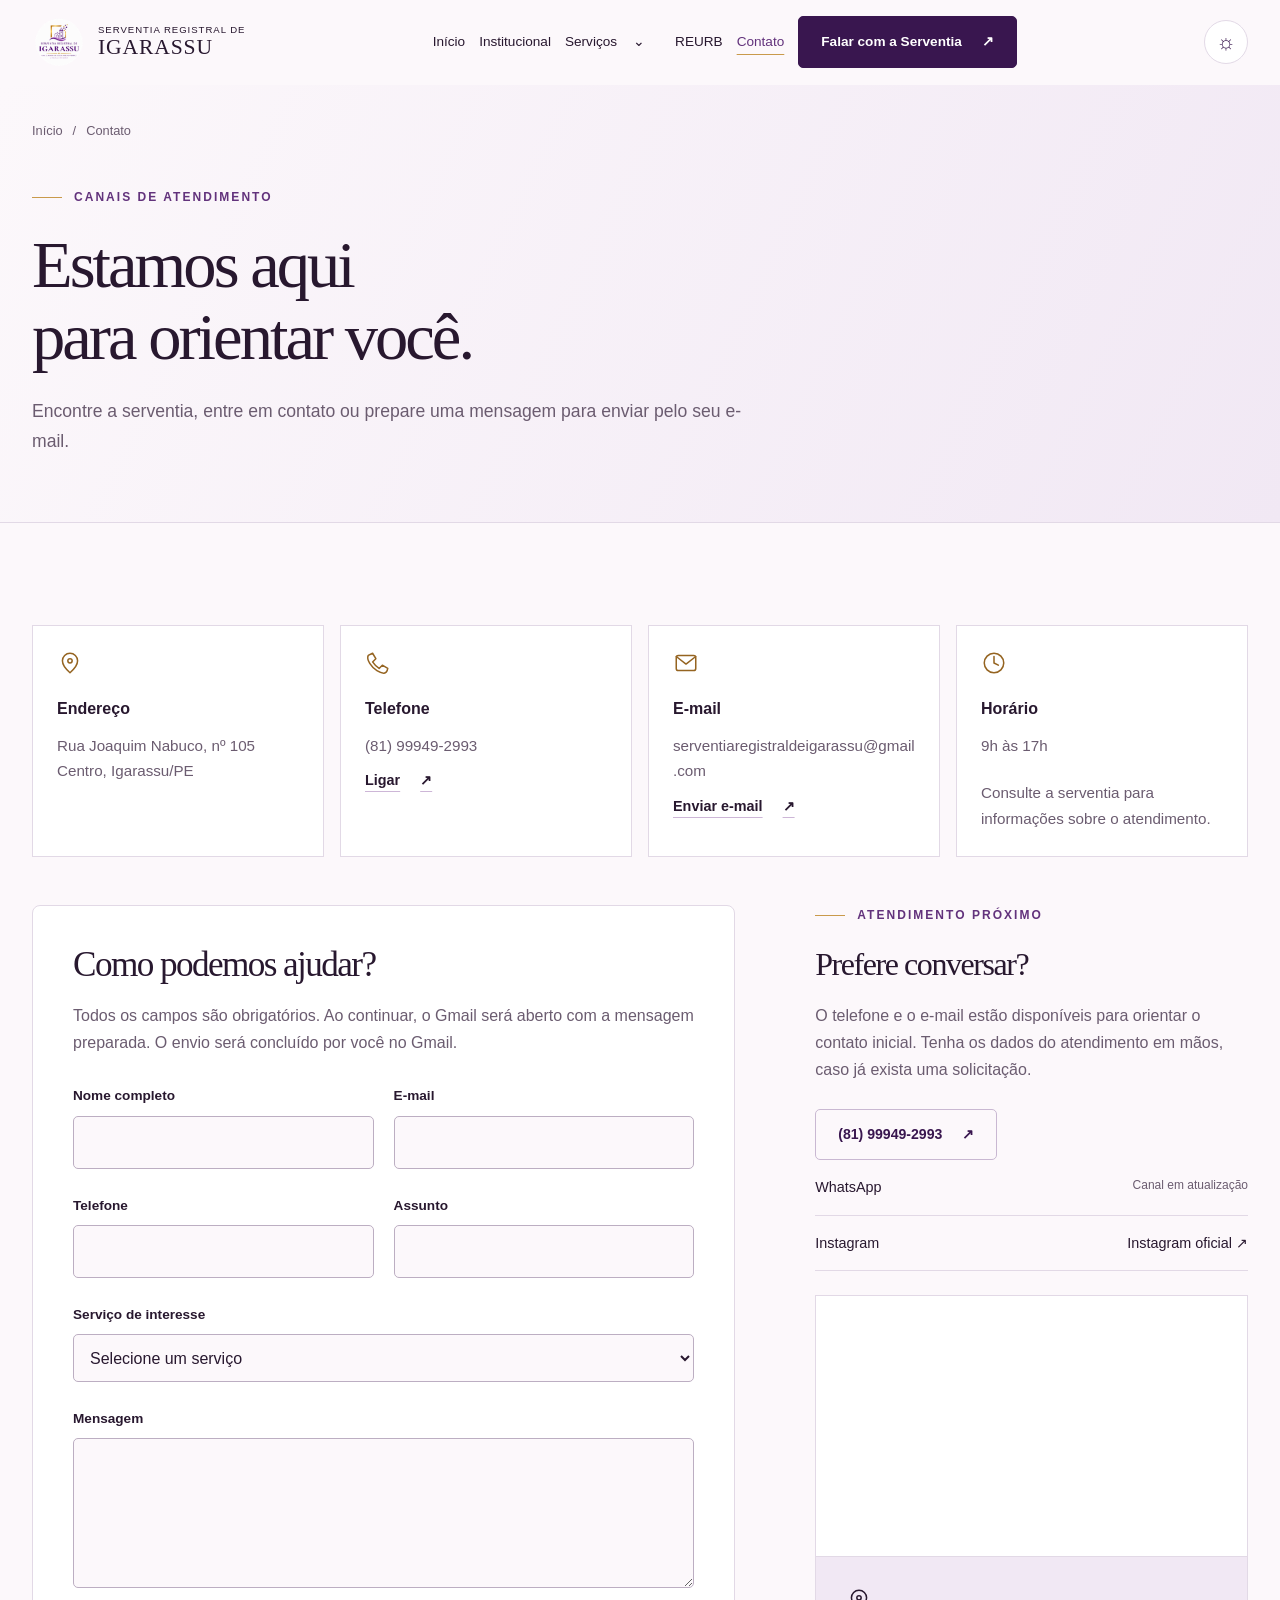
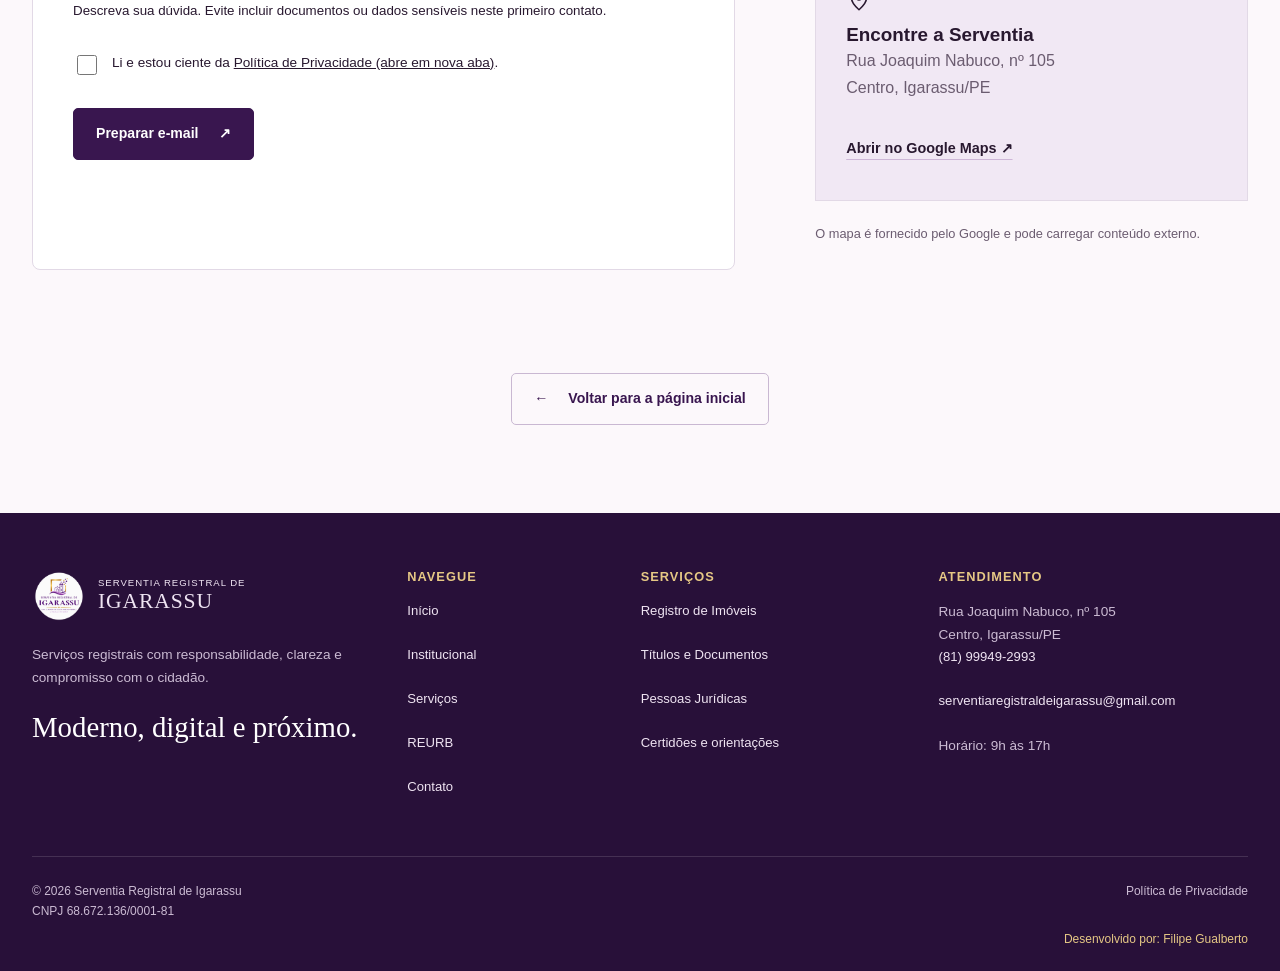
==== commit 40e41634: "Ajuste 3" ====
--- a/contato.html
+++ b/contato.html
@@ -1,2 +1,2 @@
 <!doctype html>
-<html lang="pt-BR"><head><meta charset="UTF-8"><meta name="viewport" content="width=device-width, initial-scale=1"><title>Contato | Serventia Registral de Igarassu</title><meta name="description" content="Fale com a Serventia Registral de Igarassu. Rua Joaquim Nabuco, nº 105, Centro. Telefone (81) 99949-2993. Atendimento das 9h às 17h."><meta name="theme-color" content="#39164f"><link rel="icon" type="image/png" href="img/logo.png"><!-- TODO: definir SITE_CONFIG.siteUrl para inserir canonical e og:url com o domínio oficial. --><meta property="og:type" content="website"><meta property="og:locale" content="pt_BR"><meta property="og:site_name" content="Serventia Registral de Igarassu"><meta property="og:title" content="Contato | Serventia Registral de Igarassu"><meta property="og:description" content="Fale com a Serventia Registral de Igarassu. Rua Joaquim Nabuco, nº 105, Centro. Telefone (81) 99949-2993. Atendimento das 9h às 17h."><script src="js/theme.js"></script><link rel="stylesheet" href="css/style.css"><script src="js/config.js" defer></script><script src="js/main.js" defer></script></head><body class="contact-page"><a class="skip-link" href="#conteudo">Ir para o conteúdo</a><div class="scroll-progress" aria-hidden="true"></div><header class="site-header"><div class="container header-inner"><a class="brand" href="index.html" aria-label="Serventia Registral de Igarassu — Início"><img src="img/logo.png" width="54" height="54" alt="Logo da Serventia Registral de Igarassu"><span><small>Serventia Registral de</small><strong>IGARASSU</strong></span></a><nav class="nav" id="navigation" aria-label="Navegação principal"><a href="index.html" >Início</a><a href="institucional.html" >Institucional</a><div class="dropdown"><div class="dropdown-row"><a href="servicos.html" >Serviços</a><button class="dropdown-toggle" aria-label="Exibir categorias de serviços" aria-expanded="false" aria-controls="service-menu">⌄</button></div><div class="dropdown-menu" id="service-menu" hidden><a href="registro-imoveis.html" >Registro de Imóveis</a><a href="titulos-documentos.html" >Títulos e Documentos</a><a href="pessoas-juridicas.html" >Registro Civil das Pessoas Jurídicas</a></div></div><a href="reurb.html" >REURB</a><a href="contato.html" aria-current="page">Contato</a><a class="button" href="contato.html">Falar com a Serventia<span class="arrow" aria-hidden="true">↗</span></a></nav><div class="header-actions"><button class="theme-toggle" type="button" aria-label="Ativar modo escuro" aria-pressed="false"><span class="theme-sun" aria-hidden="true">☼</span><span class="theme-moon" aria-hidden="true">☾</span></button><button class="menu-toggle" aria-label="Abrir menu" aria-controls="navigation" aria-expanded="false"><span></span><span></span></button></div></div></header><div class="menu-backdrop" hidden></div><main id="conteudo"><section class="inner-hero"><div class="container"><nav class="breadcrumb" aria-label="Caminho de navegação"><a href="index.html">Início</a><span aria-hidden="true">/</span><span aria-current="page">Contato</span></nav><div class="eyebrow">Canais de atendimento</div><h1 class="reveal reveal-up">Estamos aqui<br>para orientar você.</h1><p class="lead reveal" data-delay="100">Encontre a serventia, entre em contato ou prepare uma mensagem para enviar pelo seu e-mail.</p></div></section><section class="section"><div class="container"><div class="contact-cards"><article class="contact-card reveal"><svg class="icon" viewBox="0 0 24 24" aria-hidden="true"><path d="M19 10c0 5-7 11-7 11S5 15 5 10a7 7 0 1 1 14 0Z"/><circle cx="12" cy="10" r="2"/></svg><h2>Endereço</h2><p>Rua Joaquim Nabuco, nº 105<br>Centro, Igarassu/PE</p></article><article class="contact-card reveal" data-delay="80"><svg class="icon" viewBox="0 0 24 24" aria-hidden="true"><path d="m7 3 3 5-3 3c2 3 3 4 6 6l3-3 5 3c-1 6-5 5-10 2S1 9 3 5Z"/></svg><h2>Telefone</h2><p>(81) 99949-2993</p><a class="text-link" href="tel:+5581999492993">Ligar <span class="arrow" aria-hidden="true">↗</span></a></article><article class="contact-card reveal" data-delay="160"><svg class="icon" viewBox="0 0 24 24" aria-hidden="true"><rect x="3" y="5" width="18" height="14" rx="2"/><path d="m3 6 9 7 9-7"/></svg><h2>E-mail</h2><p><a href="https://mail.google.com/mail/?view=cm&amp;fs=1&amp;to=serventiaregistraldeigarassu%40gmail.com&amp;su=&amp;body=" target="_blank" rel="noopener noreferrer">serventiaregistraldeigarassu@gmail.com</a></p><a class="text-link" href="https://mail.google.com/mail/?view=cm&amp;fs=1&amp;to=serventiaregistraldeigarassu%40gmail.com&amp;su=&amp;body=" target="_blank" rel="noopener noreferrer">Enviar e-mail <span class="arrow" aria-hidden="true">↗</span></a></article><article class="contact-card reveal" data-delay="240"><svg class="icon" viewBox="0 0 24 24" aria-hidden="true"><circle cx="12" cy="12" r="9"/><path d="M12 6v6l4 2"/></svg><h2>Horário</h2><p>9h às 17h</p><p class="source">Consulte a serventia para informações sobre o atendimento.</p></article></div><div class="split contact-layout"><form class="contact-form" id="contact-form" action="https://mail.google.com/mail/?view=cm&amp;fs=1&amp;to=serventiaregistraldeigarassu%40gmail.com&amp;su=&amp;body=" target="_blank" method="get"><h2>Como podemos ajudar?</h2><p>Todos os campos são obrigatórios. Ao continuar, o Gmail será aberto com a mensagem preparada. O envio será concluído por você no Gmail.</p><div class="form-grid"><div class="field"><label for="nome">Nome completo</label><input id="nome" name="nome" type="text" autocomplete="name" maxlength="120" required aria-describedby="nome-error"><span class="error" id="nome-error"></span></div><div class="field"><label for="email">E-mail</label><input id="email" name="email" type="email" autocomplete="email" maxlength="180" required aria-describedby="email-error"><span class="error" id="email-error"></span></div><div class="field"><label for="telefone">Telefone</label><input id="telefone" name="telefone" type="tel" autocomplete="tel" inputmode="tel" maxlength="24" required aria-describedby="telefone-error"><span class="error" id="telefone-error"></span></div><div class="field"><label for="assunto">Assunto</label><input id="assunto" name="assunto" type="text" maxlength="160" required aria-describedby="assunto-error"><span class="error" id="assunto-error"></span></div><div class="field full"><label for="servico">Serviço de interesse</label><select id="servico" name="servico" required aria-describedby="servico-error"><option value="">Selecione um serviço</option><option value="imoveis">Registro de Imóveis</option><option value="documentos">Títulos e Documentos</option><option value="pessoas-juridicas">Pessoas Jurídicas</option><option value="reurb">REURB</option><option value="certidoes">Certidões</option><option value="protocolo">Acompanhamento / Protocolo</option><option value="digital">Registro Digital</option><option value="outros">Outras informações</option></select><span class="error" id="servico-error"></span></div><div class="field full"><label for="mensagem">Mensagem</label><textarea id="mensagem" name="mensagem" required maxlength="3500" aria-describedby="mensagem-help mensagem-error"></textarea><small id="mensagem-help">Descreva sua dúvida. Evite incluir documentos ou dados sensíveis neste primeiro contato.</small><span class="error" id="mensagem-error"></span></div></div><label class="checkbox"><input type="checkbox" id="privacidade" name="privacidade" required aria-describedby="privacidade-error"><span>Li e estou ciente da <a href="politica-privacidade.html" target="_blank" rel="noopener noreferrer">Política de Privacidade (abre em nova aba)</a>.</span></label><span class="error" id="privacidade-error"></span><div class="actions"><button class="button" type="submit">Preparar e-mail <span class="arrow" aria-hidden="true">↗</span></button></div><p class="form-status" id="form-status" role="status" aria-live="polite"></p><noscript><p>Você também pode enviar sua mensagem diretamente para <a href="https://mail.google.com/mail/?view=cm&amp;fs=1&amp;to=serventiaregistraldeigarassu%40gmail.com&amp;su=&amp;body=" target="_blank" rel="noopener noreferrer">serventiaregistraldeigarassu@gmail.com</a>.</p></noscript></form><aside class="contact-aside"><div class="eyebrow">Atendimento próximo</div><h2>Prefere conversar?</h2><p>O telefone e o e-mail estão disponíveis para orientar o contato inicial. Tenha os dados do atendimento em mãos, caso já exista uma solicitação.</p><a class="button secondary" href="tel:+5581999492993">(81) 99949-2993 <span class="arrow" aria-hidden="true">↗</span></a><div class="pending-channel"><span>WhatsApp</span><small data-pending="whatsapp">Canal em atualização</small><a data-config-link="whatsapp" hidden>WhatsApp oficial ↗</a></div><div class="pending-channel"><span>Instagram</span><small data-pending="instagram">Canal em atualização</small><a data-config-link="instagram" hidden>Instagram oficial ↗</a></div><div class="map-panel"><iframe src="https://www.google.com/maps?q=Rua%20Joaquim%20Nabuco%2C%20105%2C%20Centro%2C%20Igarassu%2C%20PE&output=embed" title="Mapa da localização da Serventia Registral de Igarassu" loading="lazy" referrerpolicy="no-referrer-when-downgrade" allowfullscreen></iframe><a class="map-link" href="https://www.google.com/maps/search/?api=1&query=Rua%20Joaquim%20Nabuco%2C%20105%2C%20Centro%2C%20Igarassu%2C%20PE" target="_blank" rel="noopener noreferrer"><svg class="icon" viewBox="0 0 24 24" aria-hidden="true"><path d="M19 10c0 5-7 11-7 11S5 15 5 10a7 7 0 1 1 14 0Z"/><circle cx="12" cy="10" r="2"/></svg><h3>Encontre a Serventia</h3><p>Rua Joaquim Nabuco, nº 105<br>Centro, Igarassu/PE</p><span class="text-link">Abrir no Google Maps ↗</span></a></div><p class="source">O mapa é fornecido pelo Google e pode carregar conteúdo externo.</p></aside></div></div></section><section class="back-home"><div class="container"><a class="button secondary" href="index.html"><span aria-hidden="true">←</span> Voltar para a página inicial</a></div></section></main><footer class="site-footer"><div class="container"><div class="footer-grid"><div><a class="brand" href="index.html" aria-label="Serventia Registral de Igarassu — Início"><img src="img/logo.png" width="54" height="54" alt="Logo da Serventia Registral de Igarassu"><span><small>Serventia Registral de</small><strong>IGARASSU</strong></span></a><p>Serviços registrais com responsabilidade, clareza e compromisso com o cidadão.</p><div class="footer-tagline">Moderno, digital e próximo.</div></div><div><h2>NAVEGUE</h2><a href="index.html">Início</a><a href="institucional.html">Institucional</a><a href="servicos.html">Serviços</a><a href="reurb.html">REURB</a><a href="contato.html">Contato</a></div><div><h2>SERVIÇOS</h2><a href="registro-imoveis.html">Registro de Imóveis</a><a href="titulos-documentos.html">Títulos e Documentos</a><a href="pessoas-juridicas.html">Pessoas Jurídicas</a><a href="contato.html?servico=certidoes">Certidões e orientações</a></div><div><h2>ATENDIMENTO</h2><p>Rua Joaquim Nabuco, nº 105<br>Centro, Igarassu/PE</p><a href="tel:+5581999492993">(81) 99949-2993</a><a href="https://mail.google.com/mail/?view=cm&amp;fs=1&amp;to=serventiaregistraldeigarassu%40gmail.com&amp;su=&amp;body=" target="_blank" rel="noopener noreferrer">serventiaregistraldeigarassu@gmail.com</a><p>Horário: 9h às 17h</p></div></div><div class="footer-bottom"><span>© <span data-year>2026</span> Serventia Registral de Igarassu<br>CNPJ 68.672.136/0001-81</span><div class="footer-credit"><a href="politica-privacidade.html">Política de Privacidade</a><span>Desenvolvido por: Filipe Gualberto</span></div></div></div></footer></body></html>
+<html lang="pt-BR"><head><meta charset="UTF-8"><meta name="viewport" content="width=device-width, initial-scale=1"><title>Contato | Serventia Registral de Igarassu</title><meta name="description" content="Fale com a Serventia Registral de Igarassu. Rua Joaquim Nabuco, nº 105, Centro. Telefone (81) 99949-2993. Atendimento das 9h às 17h."><meta name="theme-color" content="#39164f"><link rel="icon" type="image/png" href="img/logocorrigida.png"><!-- TODO: definir SITE_CONFIG.siteUrl para inserir canonical e og:url com o domínio oficial. --><meta property="og:type" content="website"><meta property="og:locale" content="pt_BR"><meta property="og:site_name" content="Serventia Registral de Igarassu"><meta property="og:title" content="Contato | Serventia Registral de Igarassu"><meta property="og:description" content="Fale com a Serventia Registral de Igarassu. Rua Joaquim Nabuco, nº 105, Centro. Telefone (81) 99949-2993. Atendimento das 9h às 17h."><script src="js/theme.js"></script><link rel="stylesheet" href="css/style.css"><script src="js/config.js" defer></script><script src="js/main.js" defer></script></head><body class="contact-page"><a class="skip-link" href="#conteudo">Ir para o conteúdo</a><div class="scroll-progress" aria-hidden="true"></div><header class="site-header"><div class="container header-inner"><a class="brand" href="index.html" aria-label="Serventia Registral de Igarassu — Início"><img src="img/logocorrigida.png" width="54" height="54" alt="Logo da Serventia Registral de Igarassu"><span><small>Serventia Registral de</small><strong>IGARASSU</strong></span></a><nav class="nav" id="navigation" aria-label="Navegação principal"><a href="index.html" >Início</a><a href="institucional.html" >Institucional</a><div class="dropdown"><div class="dropdown-row"><a href="servicos.html" >Serviços</a><button class="dropdown-toggle" aria-label="Exibir categorias de serviços" aria-expanded="false" aria-controls="service-menu">⌄</button></div><div class="dropdown-menu" id="service-menu" hidden><a href="registro-imoveis.html" >Registro de Imóveis</a><a href="titulos-documentos.html" >Títulos e Documentos</a><a href="pessoas-juridicas.html" >Registro Civil das Pessoas Jurídicas</a></div></div><a href="reurb.html" >REURB</a><a href="contato.html" aria-current="page">Contato</a><a class="button" href="contato.html">Falar com a Serventia<span class="arrow" aria-hidden="true">↗</span></a></nav><div class="header-actions"><button class="theme-toggle" type="button" aria-label="Ativar modo escuro" aria-pressed="false"><span class="theme-sun" aria-hidden="true">☼</span><span class="theme-moon" aria-hidden="true">☾</span></button><button class="menu-toggle" aria-label="Abrir menu" aria-controls="navigation" aria-expanded="false"><span></span><span></span></button></div></div></header><div class="menu-backdrop" hidden></div><main id="conteudo"><section class="inner-hero"><div class="container"><nav class="breadcrumb" aria-label="Caminho de navegação"><a href="index.html">Início</a><span aria-hidden="true">/</span><span aria-current="page">Contato</span></nav><div class="eyebrow">Canais de atendimento</div><h1 class="reveal reveal-up">Estamos aqui<br>para orientar você.</h1><p class="lead reveal" data-delay="100">Encontre a serventia, entre em contato ou prepare uma mensagem para enviar pelo seu e-mail.</p></div></section><section class="section"><div class="container"><div class="contact-cards"><article class="contact-card reveal"><svg class="icon" viewBox="0 0 24 24" aria-hidden="true"><path d="M19 10c0 5-7 11-7 11S5 15 5 10a7 7 0 1 1 14 0Z"/><circle cx="12" cy="10" r="2"/></svg><h2>Endereço</h2><p>Rua Joaquim Nabuco, nº 105<br>Centro, Igarassu/PE</p></article><article class="contact-card reveal" data-delay="80"><svg class="icon" viewBox="0 0 24 24" aria-hidden="true"><path d="m7 3 3 5-3 3c2 3 3 4 6 6l3-3 5 3c-1 6-5 5-10 2S1 9 3 5Z"/></svg><h2>Telefone</h2><p>(81) 99949-2993</p><a class="text-link" href="tel:+5581999492993">Ligar <span class="arrow" aria-hidden="true">↗</span></a></article><article class="contact-card reveal" data-delay="160"><svg class="icon" viewBox="0 0 24 24" aria-hidden="true"><rect x="3" y="5" width="18" height="14" rx="2"/><path d="m3 6 9 7 9-7"/></svg><h2>E-mail</h2><p><a href="https://mail.google.com/mail/?view=cm&amp;fs=1&amp;to=serventiaregistraldeigarassu%40gmail.com&amp;su=&amp;body=" target="_blank" rel="noopener noreferrer">serventiaregistraldeigarassu@gmail.com</a></p><a class="text-link" href="https://mail.google.com/mail/?view=cm&amp;fs=1&amp;to=serventiaregistraldeigarassu%40gmail.com&amp;su=&amp;body=" target="_blank" rel="noopener noreferrer">Enviar e-mail <span class="arrow" aria-hidden="true">↗</span></a></article><article class="contact-card reveal" data-delay="240"><svg class="icon" viewBox="0 0 24 24" aria-hidden="true"><circle cx="12" cy="12" r="9"/><path d="M12 6v6l4 2"/></svg><h2>Horário</h2><p>9h às 17h</p><p class="source">Consulte a serventia para informações sobre o atendimento.</p></article></div><div class="split contact-layout"><form class="contact-form" id="contact-form" action="https://mail.google.com/mail/?view=cm&amp;fs=1&amp;to=serventiaregistraldeigarassu%40gmail.com&amp;su=&amp;body=" target="_blank" method="get"><h2>Como podemos ajudar?</h2><p>Todos os campos são obrigatórios. Ao continuar, o Gmail será aberto com a mensagem preparada. O envio será concluído por você no Gmail.</p><div class="form-grid"><div class="field"><label for="nome">Nome completo</label><input id="nome" name="nome" type="text" autocomplete="name" maxlength="120" required aria-describedby="nome-error"><span class="error" id="nome-error"></span></div><div class="field"><label for="email">E-mail</label><input id="email" name="email" type="email" autocomplete="email" maxlength="180" required aria-describedby="email-error"><span class="error" id="email-error"></span></div><div class="field"><label for="telefone">Telefone</label><input id="telefone" name="telefone" type="tel" autocomplete="tel" inputmode="tel" maxlength="24" required aria-describedby="telefone-error"><span class="error" id="telefone-error"></span></div><div class="field"><label for="assunto">Assunto</label><input id="assunto" name="assunto" type="text" maxlength="160" required aria-describedby="assunto-error"><span class="error" id="assunto-error"></span></div><div class="field full"><label for="servico">Serviço de interesse</label><select id="servico" name="servico" required aria-describedby="servico-error"><option value="">Selecione um serviço</option><option value="imoveis">Registro de Imóveis</option><option value="documentos">Títulos e Documentos</option><option value="pessoas-juridicas">Pessoas Jurídicas</option><option value="reurb">REURB</option><option value="certidoes">Certidões</option><option value="protocolo">Acompanhamento / Protocolo</option><option value="digital">Registro Digital</option><option value="outros">Outras informações</option></select><span class="error" id="servico-error"></span></div><div class="field full"><label for="mensagem">Mensagem</label><textarea id="mensagem" name="mensagem" required maxlength="3500" aria-describedby="mensagem-help mensagem-error"></textarea><small id="mensagem-help">Descreva sua dúvida. Evite incluir documentos ou dados sensíveis neste primeiro contato.</small><span class="error" id="mensagem-error"></span></div></div><label class="checkbox"><input type="checkbox" id="privacidade" name="privacidade" required aria-describedby="privacidade-error"><span>Li e estou ciente da <a href="politica-privacidade.html" target="_blank" rel="noopener noreferrer">Política de Privacidade (abre em nova aba)</a>.</span></label><span class="error" id="privacidade-error"></span><div class="actions"><button class="button" type="submit">Preparar e-mail <span class="arrow" aria-hidden="true">↗</span></button></div><p class="form-status" id="form-status" role="status" aria-live="polite"></p><noscript><p>Você também pode enviar sua mensagem diretamente para <a href="https://mail.google.com/mail/?view=cm&amp;fs=1&amp;to=serventiaregistraldeigarassu%40gmail.com&amp;su=&amp;body=" target="_blank" rel="noopener noreferrer">serventiaregistraldeigarassu@gmail.com</a>.</p></noscript></form><aside class="contact-aside"><div class="eyebrow">Atendimento próximo</div><h2>Prefere conversar?</h2><p>O telefone e o e-mail estão disponíveis para orientar o contato inicial. Tenha os dados do atendimento em mãos, caso já exista uma solicitação.</p><a class="button secondary" href="tel:+5581999492993">(81) 99949-2993 <span class="arrow" aria-hidden="true">↗</span></a><div class="pending-channel"><span>WhatsApp</span><small data-pending="whatsapp">Canal em atualização</small><a data-config-link="whatsapp" hidden>WhatsApp oficial ↗</a></div><div class="pending-channel"><span>Instagram</span><small data-pending="instagram">Canal em atualização</small><a data-config-link="instagram" hidden>Instagram oficial ↗</a></div><div class="map-panel"><iframe src="https://www.google.com/maps?q=Rua%20Joaquim%20Nabuco%2C%20105%2C%20Centro%2C%20Igarassu%2C%20PE&output=embed" title="Mapa da localização da Serventia Registral de Igarassu" loading="lazy" referrerpolicy="no-referrer-when-downgrade" allowfullscreen></iframe><a class="map-link" href="https://www.google.com/maps/search/?api=1&query=Rua%20Joaquim%20Nabuco%2C%20105%2C%20Centro%2C%20Igarassu%2C%20PE" target="_blank" rel="noopener noreferrer"><svg class="icon" viewBox="0 0 24 24" aria-hidden="true"><path d="M19 10c0 5-7 11-7 11S5 15 5 10a7 7 0 1 1 14 0Z"/><circle cx="12" cy="10" r="2"/></svg><h3>Encontre a Serventia</h3><p>Rua Joaquim Nabuco, nº 105<br>Centro, Igarassu/PE</p><span class="text-link">Abrir no Google Maps ↗</span></a></div><p class="source">O mapa é fornecido pelo Google e pode carregar conteúdo externo.</p></aside></div></div></section><section class="back-home"><div class="container"><a class="button secondary" href="index.html"><span aria-hidden="true">←</span> Voltar para a página inicial</a></div></section></main><footer class="site-footer"><div class="container"><div class="footer-grid"><div><a class="brand" href="index.html" aria-label="Serventia Registral de Igarassu — Início"><img src="img/logocorrigida.png" width="54" height="54" alt="Logo da Serventia Registral de Igarassu"><span><small>Serventia Registral de</small><strong>IGARASSU</strong></span></a><p>Serviços registrais com responsabilidade, clareza e compromisso com o cidadão.</p><div class="footer-tagline">Moderno, digital e próximo.</div></div><div><h2>NAVEGUE</h2><a href="index.html">Início</a><a href="institucional.html">Institucional</a><a href="servicos.html">Serviços</a><a href="reurb.html">REURB</a><a href="contato.html">Contato</a></div><div><h2>SERVIÇOS</h2><a href="registro-imoveis.html">Registro de Imóveis</a><a href="titulos-documentos.html">Títulos e Documentos</a><a href="pessoas-juridicas.html">Pessoas Jurídicas</a><a href="contato.html?servico=certidoes">Certidões e orientações</a></div><div><h2>ATENDIMENTO</h2><p>Rua Joaquim Nabuco, nº 105<br>Centro, Igarassu/PE</p><a href="tel:+5581999492993">(81) 99949-2993</a><a href="https://mail.google.com/mail/?view=cm&amp;fs=1&amp;to=serventiaregistraldeigarassu%40gmail.com&amp;su=&amp;body=" target="_blank" rel="noopener noreferrer">serventiaregistraldeigarassu@gmail.com</a><p>Horário: 9h às 17h</p></div></div><div class="footer-bottom"><span>© <span data-year>2026</span> Serventia Registral de Igarassu<br>CNPJ 68.672.136/0001-81</span><div class="footer-credit"><a href="politica-privacidade.html">Política de Privacidade</a><span>Desenvolvido por: Filipe Gualberto</span></div></div></div></footer></body></html>
--- a/css/style.css
+++ b/css/style.css
@@ -45,3 +45,9 @@
 [data-theme=dark]{color-scheme:dark;--purple-950:#16081f;--purple-900:#2b123b;--purple-800:#e4c9ef;--purple-700:#c391d7;--purple-500:#a865c1;--gold-700:#e0b665;--gold-600:#c99a4b;--gold-500:#d2a65c;--gold-300:#efd391;--lilac-200:#42294c;--lilac-100:#25172c;--pearl:#120c16;--surface:#1c1321;--text:#f6edf8;--text-soft:#c9bbce;--line:#493a50;--shadow:0 18px 45px #00000042}.site-header,.hero{transition:background var(--transition),color var(--transition)}[data-theme=dark] .site-header{background:#120c16f4}[data-theme=dark] .hero{background:radial-gradient(ellipse at 90% 40%,#37233f 0,transparent 52%),var(--pearl)}[data-theme=dark] .inner-hero{background:linear-gradient(115deg,#120c16,#25172c)}[data-theme=dark] .service-card,[data-theme=dark] .reurb-stages article,[data-theme=dark] .contact-card,[data-theme=dark] .contact-form,[data-theme=dark] .dropdown-menu{background:var(--surface)}[data-theme=dark] .service-card.featured,[data-theme=dark] .reurb-feature,[data-theme=dark] .site-footer,[data-theme=dark] .principles{background:#16081f}[data-theme=dark] .brand-panel{background:#241529;border-color:#60406d}[data-theme=dark] .institutional-panel{background:#25172c;border-color:#60406d}[data-theme=dark] input,[data-theme=dark] select,[data-theme=dark] textarea{background:#160f1a;border-color:#67586d}[data-theme=dark] .button.secondary{color:var(--text);border-color:#74617c}[data-theme=dark] .contact-banner,[data-theme=dark] .notice,[data-theme=dark] .compact-cta,[data-theme=dark] .map-link,[data-theme=dark] .map-panel{background:var(--lilac-100)}[data-theme=dark] .theme-toggle{color:var(--gold-300)}[data-theme=dark] .js-enabled .nav{background:var(--pearl)}[data-theme=dark] .dropdown-menu{background:var(--surface)}
 
 @media(max-width:599px){.theme-toggle{width:42px;height:42px}.footer-credit{align-items:flex-start}.back-home .button{width:100%}}
+
+@media(max-width:599px){.principle-track{display:grid;grid-template-columns:repeat(2,minmax(0,1fr));gap:14px 18px;padding-block:20px}.principle-track span{display:flex!important;min-width:0;font-size:.72rem;line-height:1.35}.principle-track span::before{flex:0 0 auto}}
+
+/* Harmoniza o painel do hero com o fundo branco da marca corrigida. */
+.brand-panel{background:#fff}.brand-panel img{border-radius:50%;mix-blend-mode:normal}
+[data-theme=dark] .brand-panel{background:transparent;border-color:#60406d}
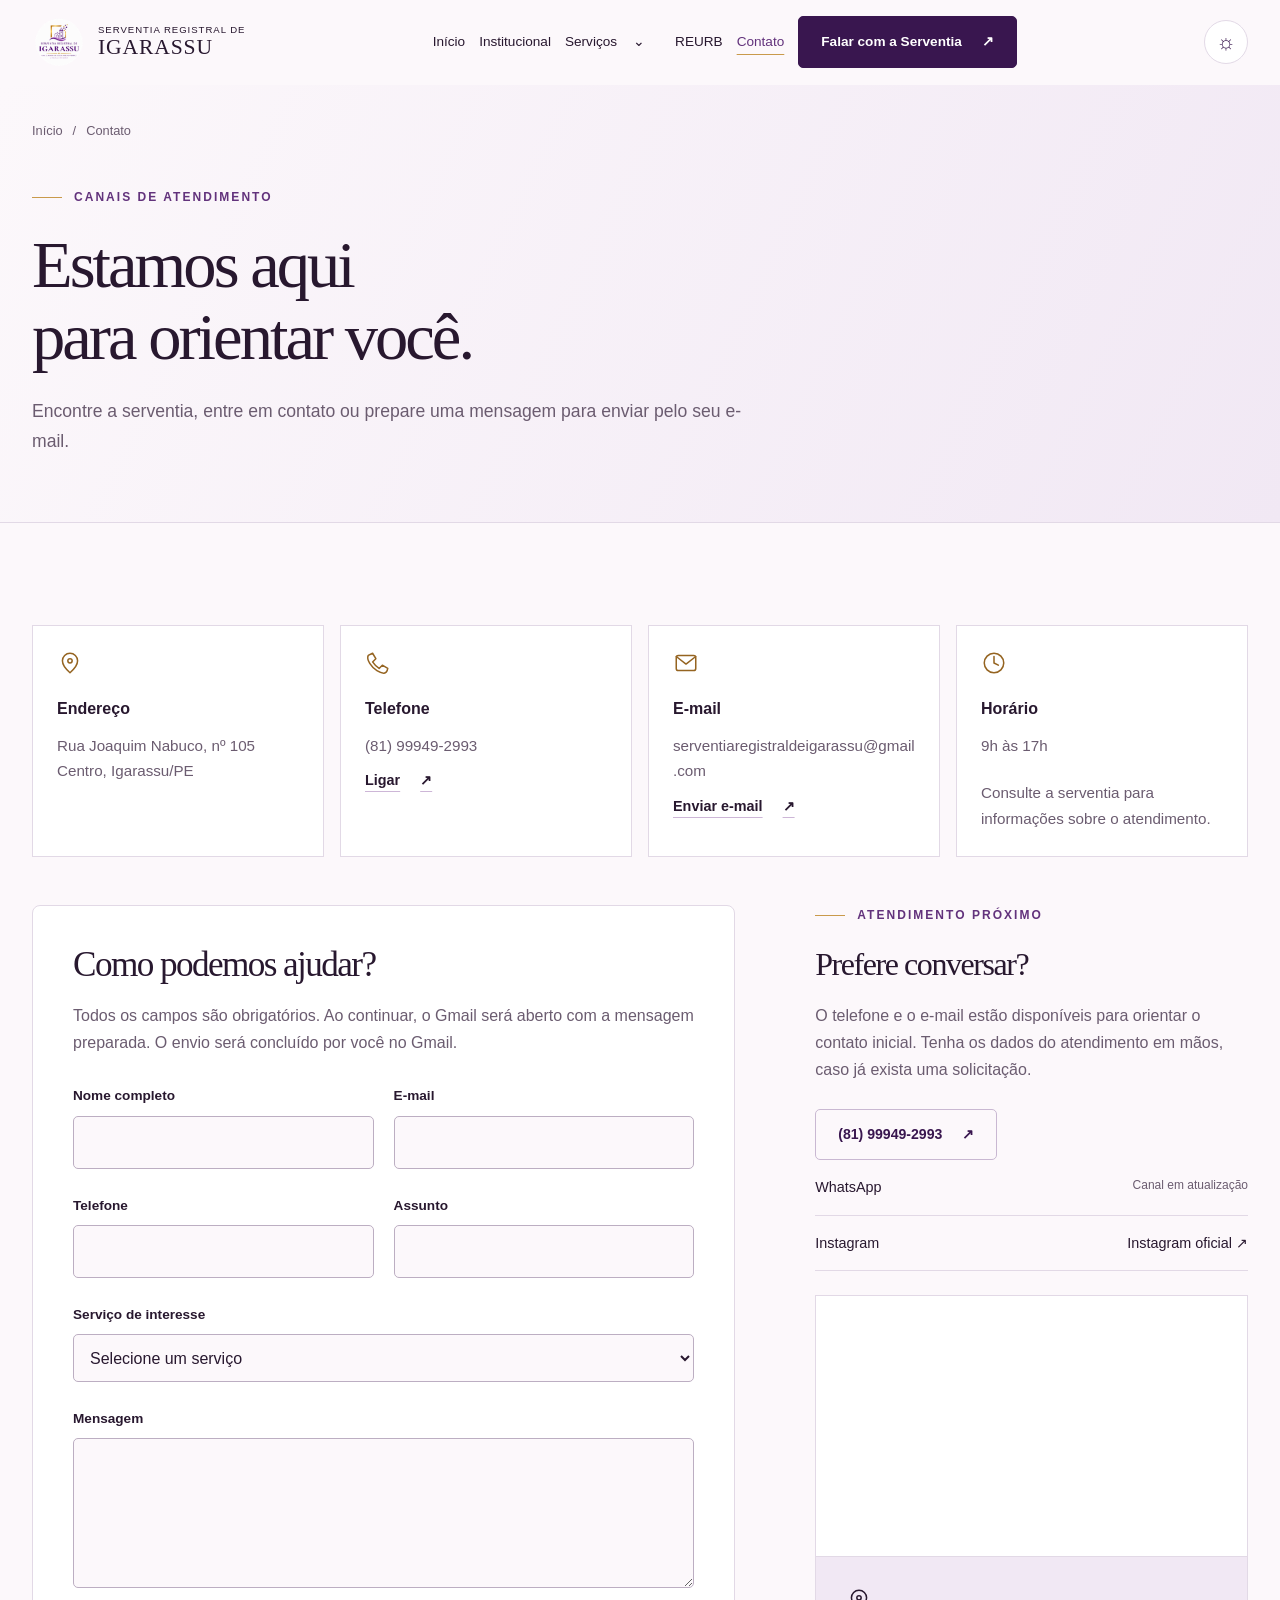
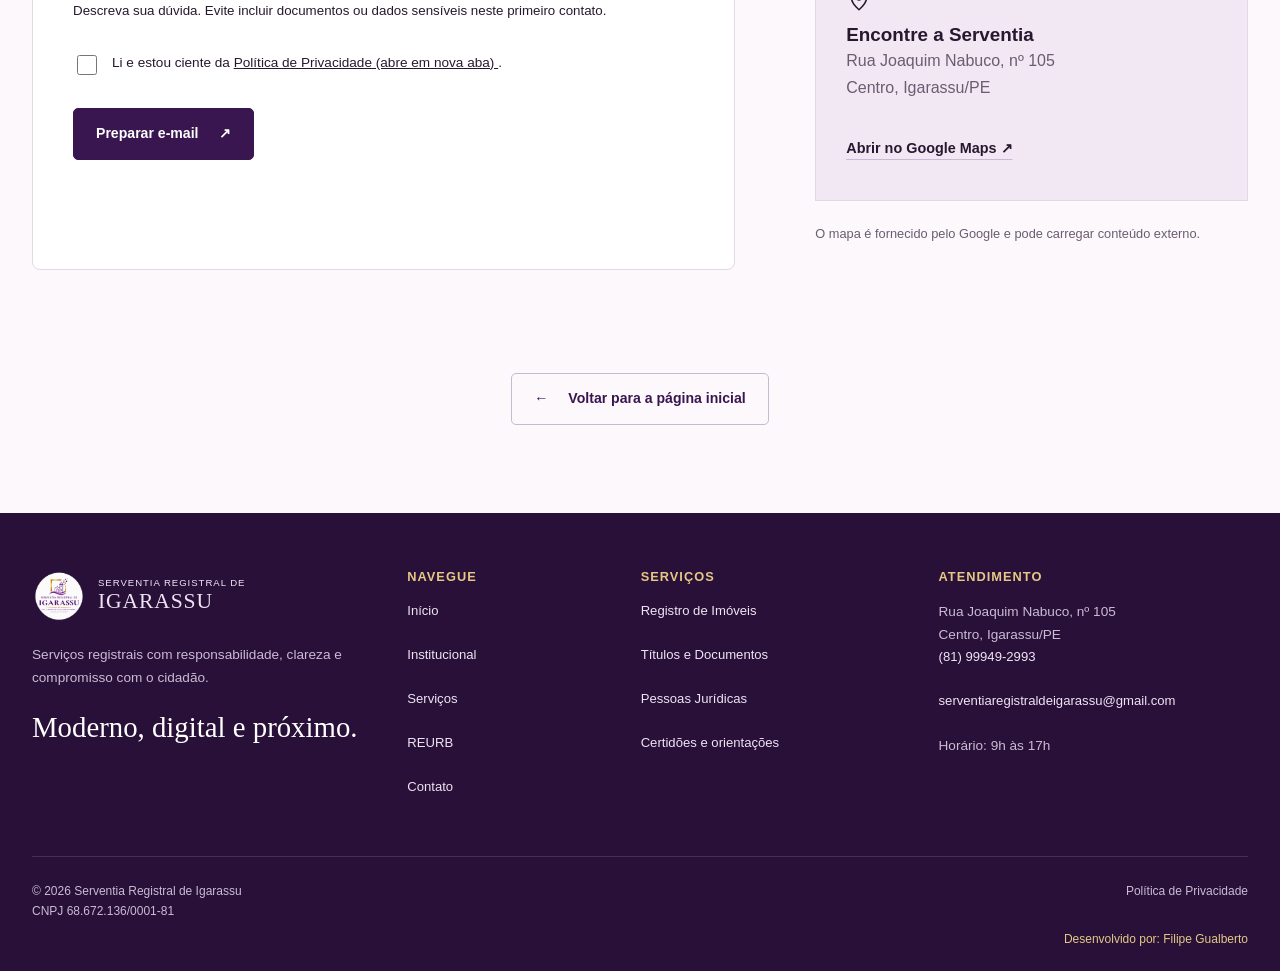
==== commit 03fbb739: "Ajustes Código" ====
--- a/contato.html
+++ b/contato.html
@@ -1,2 +1,445 @@
 <!doctype html>
-<html lang="pt-BR"><head><meta charset="UTF-8"><meta name="viewport" content="width=device-width, initial-scale=1"><title>Contato | Serventia Registral de Igarassu</title><meta name="description" content="Fale com a Serventia Registral de Igarassu. Rua Joaquim Nabuco, nº 105, Centro. Telefone (81) 99949-2993. Atendimento das 9h às 17h."><meta name="theme-color" content="#39164f"><link rel="icon" type="image/png" href="img/logocorrigida.png"><!-- TODO: definir SITE_CONFIG.siteUrl para inserir canonical e og:url com o domínio oficial. --><meta property="og:type" content="website"><meta property="og:locale" content="pt_BR"><meta property="og:site_name" content="Serventia Registral de Igarassu"><meta property="og:title" content="Contato | Serventia Registral de Igarassu"><meta property="og:description" content="Fale com a Serventia Registral de Igarassu. Rua Joaquim Nabuco, nº 105, Centro. Telefone (81) 99949-2993. Atendimento das 9h às 17h."><script src="js/theme.js"></script><link rel="stylesheet" href="css/style.css"><script src="js/config.js" defer></script><script src="js/main.js" defer></script></head><body class="contact-page"><a class="skip-link" href="#conteudo">Ir para o conteúdo</a><div class="scroll-progress" aria-hidden="true"></div><header class="site-header"><div class="container header-inner"><a class="brand" href="index.html" aria-label="Serventia Registral de Igarassu — Início"><img src="img/logocorrigida.png" width="54" height="54" alt="Logo da Serventia Registral de Igarassu"><span><small>Serventia Registral de</small><strong>IGARASSU</strong></span></a><nav class="nav" id="navigation" aria-label="Navegação principal"><a href="index.html" >Início</a><a href="institucional.html" >Institucional</a><div class="dropdown"><div class="dropdown-row"><a href="servicos.html" >Serviços</a><button class="dropdown-toggle" aria-label="Exibir categorias de serviços" aria-expanded="false" aria-controls="service-menu">⌄</button></div><div class="dropdown-menu" id="service-menu" hidden><a href="registro-imoveis.html" >Registro de Imóveis</a><a href="titulos-documentos.html" >Títulos e Documentos</a><a href="pessoas-juridicas.html" >Registro Civil das Pessoas Jurídicas</a></div></div><a href="reurb.html" >REURB</a><a href="contato.html" aria-current="page">Contato</a><a class="button" href="contato.html">Falar com a Serventia<span class="arrow" aria-hidden="true">↗</span></a></nav><div class="header-actions"><button class="theme-toggle" type="button" aria-label="Ativar modo escuro" aria-pressed="false"><span class="theme-sun" aria-hidden="true">☼</span><span class="theme-moon" aria-hidden="true">☾</span></button><button class="menu-toggle" aria-label="Abrir menu" aria-controls="navigation" aria-expanded="false"><span></span><span></span></button></div></div></header><div class="menu-backdrop" hidden></div><main id="conteudo"><section class="inner-hero"><div class="container"><nav class="breadcrumb" aria-label="Caminho de navegação"><a href="index.html">Início</a><span aria-hidden="true">/</span><span aria-current="page">Contato</span></nav><div class="eyebrow">Canais de atendimento</div><h1 class="reveal reveal-up">Estamos aqui<br>para orientar você.</h1><p class="lead reveal" data-delay="100">Encontre a serventia, entre em contato ou prepare uma mensagem para enviar pelo seu e-mail.</p></div></section><section class="section"><div class="container"><div class="contact-cards"><article class="contact-card reveal"><svg class="icon" viewBox="0 0 24 24" aria-hidden="true"><path d="M19 10c0 5-7 11-7 11S5 15 5 10a7 7 0 1 1 14 0Z"/><circle cx="12" cy="10" r="2"/></svg><h2>Endereço</h2><p>Rua Joaquim Nabuco, nº 105<br>Centro, Igarassu/PE</p></article><article class="contact-card reveal" data-delay="80"><svg class="icon" viewBox="0 0 24 24" aria-hidden="true"><path d="m7 3 3 5-3 3c2 3 3 4 6 6l3-3 5 3c-1 6-5 5-10 2S1 9 3 5Z"/></svg><h2>Telefone</h2><p>(81) 99949-2993</p><a class="text-link" href="tel:+5581999492993">Ligar <span class="arrow" aria-hidden="true">↗</span></a></article><article class="contact-card reveal" data-delay="160"><svg class="icon" viewBox="0 0 24 24" aria-hidden="true"><rect x="3" y="5" width="18" height="14" rx="2"/><path d="m3 6 9 7 9-7"/></svg><h2>E-mail</h2><p><a href="https://mail.google.com/mail/?view=cm&amp;fs=1&amp;to=serventiaregistraldeigarassu%40gmail.com&amp;su=&amp;body=" target="_blank" rel="noopener noreferrer">serventiaregistraldeigarassu@gmail.com</a></p><a class="text-link" href="https://mail.google.com/mail/?view=cm&amp;fs=1&amp;to=serventiaregistraldeigarassu%40gmail.com&amp;su=&amp;body=" target="_blank" rel="noopener noreferrer">Enviar e-mail <span class="arrow" aria-hidden="true">↗</span></a></article><article class="contact-card reveal" data-delay="240"><svg class="icon" viewBox="0 0 24 24" aria-hidden="true"><circle cx="12" cy="12" r="9"/><path d="M12 6v6l4 2"/></svg><h2>Horário</h2><p>9h às 17h</p><p class="source">Consulte a serventia para informações sobre o atendimento.</p></article></div><div class="split contact-layout"><form class="contact-form" id="contact-form" action="https://mail.google.com/mail/?view=cm&amp;fs=1&amp;to=serventiaregistraldeigarassu%40gmail.com&amp;su=&amp;body=" target="_blank" method="get"><h2>Como podemos ajudar?</h2><p>Todos os campos são obrigatórios. Ao continuar, o Gmail será aberto com a mensagem preparada. O envio será concluído por você no Gmail.</p><div class="form-grid"><div class="field"><label for="nome">Nome completo</label><input id="nome" name="nome" type="text" autocomplete="name" maxlength="120" required aria-describedby="nome-error"><span class="error" id="nome-error"></span></div><div class="field"><label for="email">E-mail</label><input id="email" name="email" type="email" autocomplete="email" maxlength="180" required aria-describedby="email-error"><span class="error" id="email-error"></span></div><div class="field"><label for="telefone">Telefone</label><input id="telefone" name="telefone" type="tel" autocomplete="tel" inputmode="tel" maxlength="24" required aria-describedby="telefone-error"><span class="error" id="telefone-error"></span></div><div class="field"><label for="assunto">Assunto</label><input id="assunto" name="assunto" type="text" maxlength="160" required aria-describedby="assunto-error"><span class="error" id="assunto-error"></span></div><div class="field full"><label for="servico">Serviço de interesse</label><select id="servico" name="servico" required aria-describedby="servico-error"><option value="">Selecione um serviço</option><option value="imoveis">Registro de Imóveis</option><option value="documentos">Títulos e Documentos</option><option value="pessoas-juridicas">Pessoas Jurídicas</option><option value="reurb">REURB</option><option value="certidoes">Certidões</option><option value="protocolo">Acompanhamento / Protocolo</option><option value="digital">Registro Digital</option><option value="outros">Outras informações</option></select><span class="error" id="servico-error"></span></div><div class="field full"><label for="mensagem">Mensagem</label><textarea id="mensagem" name="mensagem" required maxlength="3500" aria-describedby="mensagem-help mensagem-error"></textarea><small id="mensagem-help">Descreva sua dúvida. Evite incluir documentos ou dados sensíveis neste primeiro contato.</small><span class="error" id="mensagem-error"></span></div></div><label class="checkbox"><input type="checkbox" id="privacidade" name="privacidade" required aria-describedby="privacidade-error"><span>Li e estou ciente da <a href="politica-privacidade.html" target="_blank" rel="noopener noreferrer">Política de Privacidade (abre em nova aba)</a>.</span></label><span class="error" id="privacidade-error"></span><div class="actions"><button class="button" type="submit">Preparar e-mail <span class="arrow" aria-hidden="true">↗</span></button></div><p class="form-status" id="form-status" role="status" aria-live="polite"></p><noscript><p>Você também pode enviar sua mensagem diretamente para <a href="https://mail.google.com/mail/?view=cm&amp;fs=1&amp;to=serventiaregistraldeigarassu%40gmail.com&amp;su=&amp;body=" target="_blank" rel="noopener noreferrer">serventiaregistraldeigarassu@gmail.com</a>.</p></noscript></form><aside class="contact-aside"><div class="eyebrow">Atendimento próximo</div><h2>Prefere conversar?</h2><p>O telefone e o e-mail estão disponíveis para orientar o contato inicial. Tenha os dados do atendimento em mãos, caso já exista uma solicitação.</p><a class="button secondary" href="tel:+5581999492993">(81) 99949-2993 <span class="arrow" aria-hidden="true">↗</span></a><div class="pending-channel"><span>WhatsApp</span><small data-pending="whatsapp">Canal em atualização</small><a data-config-link="whatsapp" hidden>WhatsApp oficial ↗</a></div><div class="pending-channel"><span>Instagram</span><small data-pending="instagram">Canal em atualização</small><a data-config-link="instagram" hidden>Instagram oficial ↗</a></div><div class="map-panel"><iframe src="https://www.google.com/maps?q=Rua%20Joaquim%20Nabuco%2C%20105%2C%20Centro%2C%20Igarassu%2C%20PE&output=embed" title="Mapa da localização da Serventia Registral de Igarassu" loading="lazy" referrerpolicy="no-referrer-when-downgrade" allowfullscreen></iframe><a class="map-link" href="https://www.google.com/maps/search/?api=1&query=Rua%20Joaquim%20Nabuco%2C%20105%2C%20Centro%2C%20Igarassu%2C%20PE" target="_blank" rel="noopener noreferrer"><svg class="icon" viewBox="0 0 24 24" aria-hidden="true"><path d="M19 10c0 5-7 11-7 11S5 15 5 10a7 7 0 1 1 14 0Z"/><circle cx="12" cy="10" r="2"/></svg><h3>Encontre a Serventia</h3><p>Rua Joaquim Nabuco, nº 105<br>Centro, Igarassu/PE</p><span class="text-link">Abrir no Google Maps ↗</span></a></div><p class="source">O mapa é fornecido pelo Google e pode carregar conteúdo externo.</p></aside></div></div></section><section class="back-home"><div class="container"><a class="button secondary" href="index.html"><span aria-hidden="true">←</span> Voltar para a página inicial</a></div></section></main><footer class="site-footer"><div class="container"><div class="footer-grid"><div><a class="brand" href="index.html" aria-label="Serventia Registral de Igarassu — Início"><img src="img/logocorrigida.png" width="54" height="54" alt="Logo da Serventia Registral de Igarassu"><span><small>Serventia Registral de</small><strong>IGARASSU</strong></span></a><p>Serviços registrais com responsabilidade, clareza e compromisso com o cidadão.</p><div class="footer-tagline">Moderno, digital e próximo.</div></div><div><h2>NAVEGUE</h2><a href="index.html">Início</a><a href="institucional.html">Institucional</a><a href="servicos.html">Serviços</a><a href="reurb.html">REURB</a><a href="contato.html">Contato</a></div><div><h2>SERVIÇOS</h2><a href="registro-imoveis.html">Registro de Imóveis</a><a href="titulos-documentos.html">Títulos e Documentos</a><a href="pessoas-juridicas.html">Pessoas Jurídicas</a><a href="contato.html?servico=certidoes">Certidões e orientações</a></div><div><h2>ATENDIMENTO</h2><p>Rua Joaquim Nabuco, nº 105<br>Centro, Igarassu/PE</p><a href="tel:+5581999492993">(81) 99949-2993</a><a href="https://mail.google.com/mail/?view=cm&amp;fs=1&amp;to=serventiaregistraldeigarassu%40gmail.com&amp;su=&amp;body=" target="_blank" rel="noopener noreferrer">serventiaregistraldeigarassu@gmail.com</a><p>Horário: 9h às 17h</p></div></div><div class="footer-bottom"><span>© <span data-year>2026</span> Serventia Registral de Igarassu<br>CNPJ 68.672.136/0001-81</span><div class="footer-credit"><a href="politica-privacidade.html">Política de Privacidade</a><span>Desenvolvido por: Filipe Gualberto</span></div></div></div></footer></body></html>
+<html lang="pt-BR">
+  <head>
+    <meta charset="UTF-8" />
+    <meta name="viewport" content="width=device-width, initial-scale=1" />
+    <title>Contato | Serventia Registral de Igarassu</title>
+    <meta
+      name="description"
+      content="Fale com a Serventia Registral de Igarassu. Rua Joaquim Nabuco, nº 105, Centro. Telefone (81) 99949-2993. Atendimento das 9h às 17h."
+    />
+    <meta name="theme-color" content="#39164f" />
+    <link rel="icon" type="image/png" href="img/logocorrigida.png" />
+    <!-- TODO: definir SITE_CONFIG.siteUrl para inserir canonical e og:url com o domínio oficial. -->
+    <meta property="og:type" content="website" />
+    <meta property="og:locale" content="pt_BR" />
+    <meta property="og:site_name" content="Serventia Registral de Igarassu" />
+    <meta property="og:title" content="Contato | Serventia Registral de Igarassu" />
+    <meta
+      property="og:description"
+      content="Fale com a Serventia Registral de Igarassu. Rua Joaquim Nabuco, nº 105, Centro. Telefone (81) 99949-2993. Atendimento das 9h às 17h."
+    />
+    <script src="js/theme.js"></script>
+    <link rel="stylesheet" href="css/style.css" />
+    <script src="js/config.js" defer></script>
+    <script src="js/main.js" defer></script>
+  </head>
+  <body class="contact-page">
+    <a class="skip-link" href="#conteudo">Ir para o conteúdo</a>
+    <div class="scroll-progress" aria-hidden="true"></div>
+    <header class="site-header">
+      <div class="container header-inner">
+        <a class="brand" href="index.html" aria-label="Serventia Registral de Igarassu — Início">
+          <img
+            src="img/logocorrigida.png"
+            width="54"
+            height="54"
+            alt="Logo da Serventia Registral de Igarassu"
+          />
+          <span>
+            <small>Serventia Registral de</small>
+            <strong>IGARASSU</strong>
+          </span>
+        </a>
+        <nav class="nav" id="navigation" aria-label="Navegação principal">
+          <a href="index.html">Início</a>
+          <a href="institucional.html">Institucional</a>
+          <div class="dropdown">
+            <div class="dropdown-row">
+              <a href="servicos.html">Serviços</a>
+              <button
+                class="dropdown-toggle"
+                aria-label="Exibir categorias de serviços"
+                aria-expanded="false"
+                aria-controls="service-menu"
+              >
+                ⌄
+              </button>
+            </div>
+            <div class="dropdown-menu" id="service-menu" hidden>
+              <a href="registro-imoveis.html">Registro de Imóveis</a>
+              <a href="titulos-documentos.html">Títulos e Documentos</a>
+              <a href="pessoas-juridicas.html">Registro Civil das Pessoas Jurídicas</a>
+            </div>
+          </div>
+          <a href="reurb.html">REURB</a>
+          <a href="contato.html" aria-current="page">Contato</a>
+          <a class="button" href="contato.html">
+            Falar com a Serventia
+            <span class="arrow" aria-hidden="true">↗</span>
+          </a>
+        </nav>
+        <div class="header-actions">
+          <button
+            class="theme-toggle"
+            type="button"
+            aria-label="Ativar modo escuro"
+            aria-pressed="false"
+          >
+            <span class="theme-sun" aria-hidden="true">☼</span>
+            <span class="theme-moon" aria-hidden="true">☾</span>
+          </button>
+          <button
+            class="menu-toggle"
+            aria-label="Abrir menu"
+            aria-controls="navigation"
+            aria-expanded="false"
+          >
+            <span></span>
+            <span></span>
+          </button>
+        </div>
+      </div>
+    </header>
+    <div class="menu-backdrop" hidden></div>
+    <main id="conteudo">
+      <section class="inner-hero">
+        <div class="container">
+          <nav class="breadcrumb" aria-label="Caminho de navegação">
+            <a href="index.html">Início</a>
+            <span aria-hidden="true">/</span>
+            <span aria-current="page">Contato</span>
+          </nav>
+          <div class="eyebrow">Canais de atendimento</div>
+          <h1 class="reveal reveal-up">
+            Estamos aqui
+            <br />
+            para orientar você.
+          </h1>
+          <p class="lead reveal" data-delay="100">
+            Encontre a serventia, entre em contato ou prepare uma mensagem para enviar pelo seu
+            e-mail.
+          </p>
+        </div>
+      </section>
+      <section class="section">
+        <div class="container">
+          <div class="contact-cards">
+            <article class="contact-card reveal">
+              <svg class="icon" viewBox="0 0 24 24" aria-hidden="true">
+                <path d="M19 10c0 5-7 11-7 11S5 15 5 10a7 7 0 1 1 14 0Z" />
+                <circle cx="12" cy="10" r="2" />
+              </svg>
+              <h2>Endereço</h2>
+              <p>
+                Rua Joaquim Nabuco, nº 105
+                <br />
+                Centro, Igarassu/PE
+              </p>
+            </article>
+            <article class="contact-card reveal" data-delay="80">
+              <svg class="icon" viewBox="0 0 24 24" aria-hidden="true">
+                <path d="m7 3 3 5-3 3c2 3 3 4 6 6l3-3 5 3c-1 6-5 5-10 2S1 9 3 5Z" />
+              </svg>
+              <h2>Telefone</h2>
+              <p>(81) 99949-2993</p>
+              <a class="text-link" href="tel:+5581999492993">
+                Ligar
+                <span class="arrow" aria-hidden="true">↗</span>
+              </a>
+            </article>
+            <article class="contact-card reveal" data-delay="160">
+              <svg class="icon" viewBox="0 0 24 24" aria-hidden="true">
+                <rect x="3" y="5" width="18" height="14" rx="2" />
+                <path d="m3 6 9 7 9-7" />
+              </svg>
+              <h2>E-mail</h2>
+              <p>
+                <a
+                  href="https://mail.google.com/mail/?view=cm&amp;fs=1&amp;to=serventiaregistraldeigarassu%40gmail.com&amp;su=&amp;body="
+                  target="_blank"
+                  rel="noopener noreferrer"
+                >
+                  serventiaregistraldeigarassu@gmail.com
+                </a>
+              </p>
+              <a
+                class="text-link"
+                href="https://mail.google.com/mail/?view=cm&amp;fs=1&amp;to=serventiaregistraldeigarassu%40gmail.com&amp;su=&amp;body="
+                target="_blank"
+                rel="noopener noreferrer"
+              >
+                Enviar e-mail
+                <span class="arrow" aria-hidden="true">↗</span>
+              </a>
+            </article>
+            <article class="contact-card reveal" data-delay="240">
+              <svg class="icon" viewBox="0 0 24 24" aria-hidden="true">
+                <circle cx="12" cy="12" r="9" />
+                <path d="M12 6v6l4 2" />
+              </svg>
+              <h2>Horário</h2>
+              <p>9h às 17h</p>
+              <p class="source">Consulte a serventia para informações sobre o atendimento.</p>
+            </article>
+          </div>
+          <div class="split contact-layout">
+            <form
+              class="contact-form"
+              id="contact-form"
+              action="https://mail.google.com/mail/?view=cm&amp;fs=1&amp;to=serventiaregistraldeigarassu%40gmail.com&amp;su=&amp;body="
+              target="_blank"
+              method="get"
+            >
+              <h2>Como podemos ajudar?</h2>
+              <p>
+                Todos os campos são obrigatórios. Ao continuar, o Gmail será aberto com a mensagem
+                preparada. O envio será concluído por você no Gmail.
+              </p>
+              <div class="form-grid">
+                <div class="field">
+                  <label for="nome">Nome completo</label>
+                  <input
+                    id="nome"
+                    name="nome"
+                    type="text"
+                    autocomplete="name"
+                    maxlength="120"
+                    required
+                    aria-describedby="nome-error"
+                  />
+                  <span class="error" id="nome-error"></span>
+                </div>
+                <div class="field">
+                  <label for="email">E-mail</label>
+                  <input
+                    id="email"
+                    name="email"
+                    type="email"
+                    autocomplete="email"
+                    maxlength="180"
+                    required
+                    aria-describedby="email-error"
+                  />
+                  <span class="error" id="email-error"></span>
+                </div>
+                <div class="field">
+                  <label for="telefone">Telefone</label>
+                  <input
+                    id="telefone"
+                    name="telefone"
+                    type="tel"
+                    autocomplete="tel"
+                    inputmode="tel"
+                    maxlength="24"
+                    required
+                    aria-describedby="telefone-error"
+                  />
+                  <span class="error" id="telefone-error"></span>
+                </div>
+                <div class="field">
+                  <label for="assunto">Assunto</label>
+                  <input
+                    id="assunto"
+                    name="assunto"
+                    type="text"
+                    maxlength="160"
+                    required
+                    aria-describedby="assunto-error"
+                  />
+                  <span class="error" id="assunto-error"></span>
+                </div>
+                <div class="field full">
+                  <label for="servico">Serviço de interesse</label>
+                  <select id="servico" name="servico" required aria-describedby="servico-error">
+                    <option value="">Selecione um serviço</option>
+                    <option value="imoveis">Registro de Imóveis</option>
+                    <option value="documentos">Títulos e Documentos</option>
+                    <option value="pessoas-juridicas">Pessoas Jurídicas</option>
+                    <option value="reurb">REURB</option>
+                    <option value="certidoes">Certidões</option>
+                    <option value="protocolo">Acompanhamento / Protocolo</option>
+                    <option value="digital">Registro Digital</option>
+                    <option value="outros">Outras informações</option>
+                  </select>
+                  <span class="error" id="servico-error"></span>
+                </div>
+                <div class="field full">
+                  <label for="mensagem">Mensagem</label>
+                  <textarea
+                    id="mensagem"
+                    name="mensagem"
+                    required
+                    maxlength="3500"
+                    aria-describedby="mensagem-help mensagem-error"
+                  ></textarea>
+                  <small id="mensagem-help">
+                    Descreva sua dúvida. Evite incluir documentos ou dados sensíveis neste primeiro
+                    contato.
+                  </small>
+                  <span class="error" id="mensagem-error"></span>
+                </div>
+              </div>
+              <label class="checkbox">
+                <input
+                  type="checkbox"
+                  id="privacidade"
+                  name="privacidade"
+                  required
+                  aria-describedby="privacidade-error"
+                />
+                <span>
+                  Li e estou ciente da
+                  <a href="politica-privacidade.html" target="_blank" rel="noopener noreferrer">
+                    Política de Privacidade (abre em nova aba)
+                  </a>
+                  .
+                </span>
+              </label>
+              <span class="error" id="privacidade-error"></span>
+              <div class="actions">
+                <button class="button" type="submit">
+                  Preparar e-mail
+                  <span class="arrow" aria-hidden="true">↗</span>
+                </button>
+              </div>
+              <p class="form-status" id="form-status" role="status" aria-live="polite"></p>
+              <noscript>
+                <p>
+                  Você também pode enviar sua mensagem diretamente para
+                  <a
+                    href="https://mail.google.com/mail/?view=cm&amp;fs=1&amp;to=serventiaregistraldeigarassu%40gmail.com&amp;su=&amp;body="
+                    target="_blank"
+                    rel="noopener noreferrer"
+                  >
+                    serventiaregistraldeigarassu@gmail.com
+                  </a>
+                  .
+                </p>
+              </noscript>
+            </form>
+            <aside class="contact-aside">
+              <div class="eyebrow">Atendimento próximo</div>
+              <h2>Prefere conversar?</h2>
+              <p>
+                O telefone e o e-mail estão disponíveis para orientar o contato inicial. Tenha os
+                dados do atendimento em mãos, caso já exista uma solicitação.
+              </p>
+              <a class="button secondary" href="tel:+5581999492993">
+                (81) 99949-2993
+                <span class="arrow" aria-hidden="true">↗</span>
+              </a>
+              <div class="pending-channel">
+                <span>WhatsApp</span>
+                <small data-pending="whatsapp">Canal em atualização</small>
+                <a data-config-link="whatsapp" hidden>WhatsApp oficial ↗</a>
+              </div>
+              <div class="pending-channel">
+                <span>Instagram</span>
+                <small data-pending="instagram">Canal em atualização</small>
+                <a data-config-link="instagram" hidden>Instagram oficial ↗</a>
+              </div>
+              <div class="map-panel">
+                <iframe
+                  src="https://www.google.com/maps?q=Rua%20Joaquim%20Nabuco%2C%20105%2C%20Centro%2C%20Igarassu%2C%20PE&output=embed"
+                  title="Mapa da localização da Serventia Registral de Igarassu"
+                  loading="lazy"
+                  referrerpolicy="no-referrer-when-downgrade"
+                  allowfullscreen
+                ></iframe>
+                <a
+                  class="map-link"
+                  href="https://www.google.com/maps/search/?api=1&query=Rua%20Joaquim%20Nabuco%2C%20105%2C%20Centro%2C%20Igarassu%2C%20PE"
+                  target="_blank"
+                  rel="noopener noreferrer"
+                >
+                  <svg class="icon" viewBox="0 0 24 24" aria-hidden="true">
+                    <path d="M19 10c0 5-7 11-7 11S5 15 5 10a7 7 0 1 1 14 0Z" />
+                    <circle cx="12" cy="10" r="2" />
+                  </svg>
+                  <h3>Encontre a Serventia</h3>
+                  <p>
+                    Rua Joaquim Nabuco, nº 105
+                    <br />
+                    Centro, Igarassu/PE
+                  </p>
+                  <span class="text-link">Abrir no Google Maps ↗</span>
+                </a>
+              </div>
+              <p class="source">O mapa é fornecido pelo Google e pode carregar conteúdo externo.</p>
+            </aside>
+          </div>
+        </div>
+      </section>
+      <section class="back-home">
+        <div class="container">
+          <a class="button secondary" href="index.html">
+            <span aria-hidden="true">←</span>
+            Voltar para a página inicial
+          </a>
+        </div>
+      </section>
+    </main>
+    <footer class="site-footer">
+      <div class="container">
+        <div class="footer-grid">
+          <div>
+            <a
+              class="brand"
+              href="index.html"
+              aria-label="Serventia Registral de Igarassu — Início"
+            >
+              <img
+                src="img/logocorrigida.png"
+                width="54"
+                height="54"
+                alt="Logo da Serventia Registral de Igarassu"
+              />
+              <span>
+                <small>Serventia Registral de</small>
+                <strong>IGARASSU</strong>
+              </span>
+            </a>
+            <p>Serviços registrais com responsabilidade, clareza e compromisso com o cidadão.</p>
+            <div class="footer-tagline">Moderno, digital e próximo.</div>
+          </div>
+          <div>
+            <h2>NAVEGUE</h2>
+            <a href="index.html">Início</a>
+            <a href="institucional.html">Institucional</a>
+            <a href="servicos.html">Serviços</a>
+            <a href="reurb.html">REURB</a>
+            <a href="contato.html">Contato</a>
+          </div>
+          <div>
+            <h2>SERVIÇOS</h2>
+            <a href="registro-imoveis.html">Registro de Imóveis</a>
+            <a href="titulos-documentos.html">Títulos e Documentos</a>
+            <a href="pessoas-juridicas.html">Pessoas Jurídicas</a>
+            <a href="contato.html?servico=certidoes">Certidões e orientações</a>
+          </div>
+          <div>
+            <h2>ATENDIMENTO</h2>
+            <p>
+              Rua Joaquim Nabuco, nº 105
+              <br />
+              Centro, Igarassu/PE
+            </p>
+            <a href="tel:+5581999492993">(81) 99949-2993</a>
+            <a
+              href="https://mail.google.com/mail/?view=cm&amp;fs=1&amp;to=serventiaregistraldeigarassu%40gmail.com&amp;su=&amp;body="
+              target="_blank"
+              rel="noopener noreferrer"
+            >
+              serventiaregistraldeigarassu@gmail.com
+            </a>
+            <p>Horário: 9h às 17h</p>
+          </div>
+        </div>
+        <div class="footer-bottom">
+          <span>
+            ©
+            <span data-year>2026</span>
+            Serventia Registral de Igarassu
+            <br />
+            CNPJ 68.672.136/0001-81
+          </span>
+          <div class="footer-credit">
+            <a href="politica-privacidade.html">Política de Privacidade</a>
+            <span>Desenvolvido por: Filipe Gualberto</span>
+          </div>
+        </div>
+      </div>
+    </footer>
+  </body>
+</html>
--- a/css/style.css
+++ b/css/style.css
@@ -1,53 +1,1772 @@
 /* 1. Reset */
-*,*::before,*::after{box-sizing:border-box}body,h1,h2,h3,p,figure{margin:0}img,svg{max-width:100%}button,input,textarea,select{font:inherit}button,a{-webkit-tap-highlight-color:transparent}button{cursor:pointer}a{color:inherit}img{display:block}button{color:inherit}[hidden]{display:none!important}
+*,
+*::before,
+*::after {
+  box-sizing: border-box;
+}
+body,
+h1,
+h2,
+h3,
+p,
+figure {
+  margin: 0;
+}
+img,
+svg {
+  max-width: 100%;
+}
+button,
+input,
+textarea,
+select {
+  font: inherit;
+}
+button,
+a {
+  -webkit-tap-highlight-color: transparent;
+}
+button {
+  cursor: pointer;
+}
+a {
+  color: inherit;
+}
+img {
+  display: block;
+}
+button {
+  color: inherit;
+}
+[hidden] {
+  display: none !important;
+}
 /* 2. Variáveis */
-:root{--purple-950:#281039;--purple-900:#39164f;--purple-800:#4b2164;--purple-700:#62327c;--purple-500:#8752a0;--gold-700:#956421;--gold-600:#c99a4b;--gold-500:#d2a65c;--gold-300:#e6c885;--lilac-200:#e5d3eb;--lilac-100:#f1e8f4;--pearl:#fcf8fb;--surface:#fff;--text:#28182f;--text-soft:#6b5c70;--line:#e2d9e6;--container:1240px;--radius-sm:8px;--radius-md:18px;--radius-lg:28px;--shadow:0 16px 40px #2d123d0b;--header-height:84px;--space:clamp(64px,8vw,112px);--transition:280ms cubic-bezier(.2,.7,.3,1)}
+:root {
+  --purple-950: #281039;
+  --purple-900: #39164f;
+  --purple-800: #4b2164;
+  --purple-700: #62327c;
+  --purple-500: #8752a0;
+  --gold-700: #956421;
+  --gold-600: #c99a4b;
+  --gold-500: #d2a65c;
+  --gold-300: #e6c885;
+  --lilac-200: #e5d3eb;
+  --lilac-100: #f1e8f4;
+  --pearl: #fcf8fb;
+  --surface: #fff;
+  --text: #28182f;
+  --text-soft: #6b5c70;
+  --line: #e2d9e6;
+  --container: 1240px;
+  --radius-sm: 8px;
+  --radius-md: 18px;
+  --radius-lg: 28px;
+  --shadow: 0 16px 40px #2d123d0b;
+  --header-height: 84px;
+  --space: clamp(64px, 8vw, 112px);
+  --transition: 280ms cubic-bezier(0.2, 0.7, 0.3, 1);
+}
 /* 3. Base */
-html{scroll-behavior:smooth;scroll-padding-top:110px}body{background:var(--pearl);color:var(--text);font-family:Arial,Helvetica,sans-serif;font-size:16px;line-height:1.7}a{text-decoration:none}p+p{margin-top:16px}::selection{background:var(--lilac-200)}:focus-visible{outline:3px solid var(--gold-700);outline-offset:5px}main{min-height:65vh}section[id]{scroll-margin-top:110px}
+html {
+  scroll-behavior: smooth;
+  scroll-padding-top: 110px;
+}
+body {
+  background: var(--pearl);
+  color: var(--text);
+  font-family: Arial, Helvetica, sans-serif;
+  font-size: 16px;
+  line-height: 1.7;
+}
+a {
+  text-decoration: none;
+}
+p + p {
+  margin-top: 16px;
+}
+::selection {
+  background: var(--lilac-200);
+}
+:focus-visible {
+  outline: 3px solid var(--gold-700);
+  outline-offset: 5px;
+}
+main {
+  min-height: 65vh;
+}
+section[id] {
+  scroll-margin-top: 110px;
+}
 /* 4. Tipografia */
-h1,h2,.display{font-family:Georgia,'Times New Roman',serif;font-weight:400;letter-spacing:-.045em;line-height:1.08}h1{font-size:clamp(2.5rem,5.2vw,5rem)}h2{font-size:clamp(2rem,3.6vw,3.5rem)}h3{font-size:1.18rem;line-height:1.35}p{color:var(--text-soft)}.eyebrow{font-size:.75rem;letter-spacing:.17em;text-transform:uppercase;font-weight:700;display:flex;align-items:center;gap:12px;margin-bottom:22px;color:var(--purple-700)}.eyebrow::before{content:'';width:30px;height:1px;background:var(--gold-600)}.lead{font-size:1.1rem;max-width:620px;margin-top:24px}.muted{color:var(--text-soft)}
+h1,
+h2,
+.display {
+  font-family: Georgia, 'Times New Roman', serif;
+  font-weight: 400;
+  letter-spacing: -0.045em;
+  line-height: 1.08;
+}
+h1 {
+  font-size: clamp(2.5rem, 5.2vw, 5rem);
+}
+h2 {
+  font-size: clamp(2rem, 3.6vw, 3.5rem);
+}
+h3 {
+  font-size: 1.18rem;
+  line-height: 1.35;
+}
+p {
+  color: var(--text-soft);
+}
+.eyebrow {
+  font-size: 0.75rem;
+  letter-spacing: 0.17em;
+  text-transform: uppercase;
+  font-weight: 700;
+  display: flex;
+  align-items: center;
+  gap: 12px;
+  margin-bottom: 22px;
+  color: var(--purple-700);
+}
+.eyebrow::before {
+  content: '';
+  width: 30px;
+  height: 1px;
+  background: var(--gold-600);
+}
+.lead {
+  font-size: 1.1rem;
+  max-width: 620px;
+  margin-top: 24px;
+}
+.muted {
+  color: var(--text-soft);
+}
 /* 5. Utilitários */
-.container{width:min(var(--container),calc(100% - 40px));margin-inline:auto}.section{padding-block:var(--space)}.split{display:grid;gap:40px}.section-heading{display:flex;flex-direction:column;gap:24px;margin-bottom:40px}.section-heading p{max-width:370px}.actions{display:flex;flex-wrap:wrap;gap:12px;margin-top:30px}.skip-link{position:fixed;top:-100px;left:16px;background:white;padding:12px;z-index:100}.skip-link:focus{top:8px}.icon{width:26px;height:26px;fill:none;stroke:currentColor;stroke-width:1.4;stroke-linecap:round;stroke-linejoin:round;flex-shrink:0}.arrow{display:inline-block;transition:transform var(--transition)}.button:hover .arrow,.text-link:hover .arrow{transform:translateX(4px)}.button{display:inline-flex;align-items:center;justify-content:center;gap:20px;min-height:50px;padding:13px 22px;border:1px solid var(--purple-900);background:var(--purple-900);color:white;border-radius:5px;font-size:.88rem;font-weight:600;transition:background var(--transition),transform var(--transition)}.button:hover{background:var(--purple-700);transform:translateY(-2px)}.button:active{transform:translateY(1px)}.button.secondary{background:transparent;color:var(--purple-900);border-color:#c9b8d2}.button.gold{background:var(--gold-300);border-color:var(--gold-300);color:var(--purple-950)}.text-link{display:inline-flex;align-items:center;gap:20px;min-height:44px;font-size:.9rem;font-weight:600;text-decoration:underline;text-underline-offset:6px;text-decoration-color:#cdb6d7}.badge{display:inline-block;border:1px solid var(--line);border-radius:30px;padding:6px 13px;font-size:.75rem}.notice{padding:24px;border-left:3px solid var(--gold-600);background:var(--lilac-100);margin-block:28px}.notice p{color:var(--purple-800)}
-.visually-hidden{position:absolute;width:1px;height:1px;padding:0;margin:-1px;overflow:hidden;clip-path:inset(50%);white-space:nowrap;border:0}.privacy-article a{overflow-wrap:anywhere}.source a{display:inline}.legal-links .visually-hidden{display:none}
+.container {
+  width: min(var(--container), calc(100% - 40px));
+  margin-inline: auto;
+}
+.section {
+  padding-block: var(--space);
+}
+.split {
+  display: grid;
+  gap: 40px;
+}
+.section-heading {
+  display: flex;
+  flex-direction: column;
+  gap: 24px;
+  margin-bottom: 40px;
+}
+.section-heading p {
+  max-width: 370px;
+}
+.actions {
+  display: flex;
+  flex-wrap: wrap;
+  gap: 12px;
+  margin-top: 30px;
+}
+.skip-link {
+  position: fixed;
+  top: -100px;
+  left: 16px;
+  background: white;
+  padding: 12px;
+  z-index: 100;
+}
+.skip-link:focus {
+  top: 8px;
+}
+.icon {
+  width: 26px;
+  height: 26px;
+  fill: none;
+  stroke: currentColor;
+  stroke-width: 1.4;
+  stroke-linecap: round;
+  stroke-linejoin: round;
+  flex-shrink: 0;
+}
+.arrow {
+  display: inline-block;
+  transition: transform var(--transition);
+}
+.button:hover .arrow,
+.text-link:hover .arrow {
+  transform: translateX(4px);
+}
+.button {
+  display: inline-flex;
+  align-items: center;
+  justify-content: center;
+  gap: 20px;
+  min-height: 50px;
+  padding: 13px 22px;
+  border: 1px solid var(--purple-900);
+  background: var(--purple-900);
+  color: white;
+  border-radius: 5px;
+  font-size: 0.88rem;
+  font-weight: 600;
+  transition:
+    background var(--transition),
+    transform var(--transition);
+}
+.button:hover {
+  background: var(--purple-700);
+  transform: translateY(-2px);
+}
+.button:active {
+  transform: translateY(1px);
+}
+.button.secondary {
+  background: transparent;
+  color: var(--purple-900);
+  border-color: #c9b8d2;
+}
+.button.gold {
+  background: var(--gold-300);
+  border-color: var(--gold-300);
+  color: var(--purple-950);
+}
+.text-link {
+  display: inline-flex;
+  align-items: center;
+  gap: 20px;
+  min-height: 44px;
+  font-size: 0.9rem;
+  font-weight: 600;
+  text-decoration: underline;
+  text-underline-offset: 6px;
+  text-decoration-color: #cdb6d7;
+}
+.badge {
+  display: inline-block;
+  border: 1px solid var(--line);
+  border-radius: 30px;
+  padding: 6px 13px;
+  font-size: 0.75rem;
+}
+.notice {
+  padding: 24px;
+  border-left: 3px solid var(--gold-600);
+  background: var(--lilac-100);
+  margin-block: 28px;
+}
+.notice p {
+  color: var(--purple-800);
+}
+.visually-hidden {
+  position: absolute;
+  width: 1px;
+  height: 1px;
+  padding: 0;
+  margin: -1px;
+  overflow: hidden;
+  clip-path: inset(50%);
+  white-space: nowrap;
+  border: 0;
+}
+.privacy-article a {
+  overflow-wrap: anywhere;
+}
+.source a {
+  display: inline;
+}
+.legal-links .visually-hidden {
+  display: none;
+}
 /* 6. Header */
-.site-header{position:sticky;top:0;background:#fcf8fbf5;z-index:30;border-bottom:1px solid transparent;transition:box-shadow var(--transition)}.site-header.scrolled{box-shadow:0 4px 25px #28103912;border-color:var(--line)}.header-inner{min-height:var(--header-height);display:flex;align-items:center;justify-content:space-between;gap:20px}.brand{display:flex;align-items:center;gap:12px;line-height:1.25}.brand img{width:54px;height:54px;object-fit:contain;border-radius:50%}.brand small{display:block;font-size:.6rem;letter-spacing:.1em;text-transform:uppercase}.brand strong{font:400 1.35rem Georgia,serif;letter-spacing:.04em}.nav{display:flex;gap:14px;align-items:center}.nav a,.dropdown-toggle{font-size:.85rem;min-height:44px;display:inline-flex;align-items:center}.nav a[aria-current=page]{color:var(--purple-700);text-decoration:underline;text-underline-offset:8px;text-decoration-color:var(--gold-600)}.dropdown{position:relative}.dropdown-row{display:flex;align-items:center}.dropdown-toggle{border:0;background:transparent;justify-content:center;min-width:44px}.dropdown-menu{position:absolute;top:100%;left:-20px;width:290px;padding:12px 20px;background:white;border:1px solid var(--line);box-shadow:var(--shadow);border-radius:8px}.dropdown-menu a{display:flex;padding-block:6px}.menu-toggle{display:none;border:1px solid var(--line);background:white;width:48px;height:48px;border-radius:50%;position:relative}.menu-toggle span{position:absolute;width:19px;height:1px;background:var(--purple-900);left:14px;top:19px;transition:transform var(--transition)}.menu-toggle span+span{top:27px}.menu-toggle[aria-expanded=true] span{transform:translateY(4px) rotate(45deg)}.menu-toggle[aria-expanded=true] span+span{transform:translateY(-4px) rotate(-45deg)}.menu-backdrop{position:fixed;inset:84px 0 0;background:#18062366;z-index:29}.scroll-progress{position:fixed;top:0;left:0;height:2px;width:100%;transform:scaleX(0);transform-origin:left;background:var(--gold-600);z-index:40}
+.site-header {
+  position: sticky;
+  top: 0;
+  background: #fcf8fbf5;
+  z-index: 30;
+  border-bottom: 1px solid transparent;
+  transition: box-shadow var(--transition);
+}
+.site-header.scrolled {
+  box-shadow: 0 4px 25px #28103912;
+  border-color: var(--line);
+}
+.header-inner {
+  min-height: var(--header-height);
+  display: flex;
+  align-items: center;
+  justify-content: space-between;
+  gap: 20px;
+}
+.brand {
+  display: flex;
+  align-items: center;
+  gap: 12px;
+  line-height: 1.25;
+}
+.brand img {
+  width: 54px;
+  height: 54px;
+  object-fit: contain;
+  border-radius: 50%;
+}
+.brand small {
+  display: block;
+  font-size: 0.6rem;
+  letter-spacing: 0.1em;
+  text-transform: uppercase;
+}
+.brand strong {
+  font:
+    400 1.35rem Georgia,
+    serif;
+  letter-spacing: 0.04em;
+}
+.nav {
+  display: flex;
+  gap: 14px;
+  align-items: center;
+}
+.nav a,
+.dropdown-toggle {
+  font-size: 0.85rem;
+  min-height: 44px;
+  display: inline-flex;
+  align-items: center;
+}
+.nav a[aria-current='page'] {
+  color: var(--purple-700);
+  text-decoration: underline;
+  text-underline-offset: 8px;
+  text-decoration-color: var(--gold-600);
+}
+.dropdown {
+  position: relative;
+}
+.dropdown-row {
+  display: flex;
+  align-items: center;
+}
+.dropdown-toggle {
+  border: 0;
+  background: transparent;
+  justify-content: center;
+  min-width: 44px;
+}
+.dropdown-menu {
+  position: absolute;
+  top: 100%;
+  left: -20px;
+  width: 290px;
+  padding: 12px 20px;
+  background: white;
+  border: 1px solid var(--line);
+  box-shadow: var(--shadow);
+  border-radius: 8px;
+}
+.dropdown-menu a {
+  display: flex;
+  padding-block: 6px;
+}
+.menu-toggle {
+  display: none;
+  border: 1px solid var(--line);
+  background: white;
+  width: 48px;
+  height: 48px;
+  border-radius: 50%;
+  position: relative;
+}
+.menu-toggle span {
+  position: absolute;
+  width: 19px;
+  height: 1px;
+  background: var(--purple-900);
+  left: 14px;
+  top: 19px;
+  transition: transform var(--transition);
+}
+.menu-toggle span + span {
+  top: 27px;
+}
+.menu-toggle[aria-expanded='true'] span {
+  transform: translateY(4px) rotate(45deg);
+}
+.menu-toggle[aria-expanded='true'] span + span {
+  transform: translateY(-4px) rotate(-45deg);
+}
+.menu-backdrop {
+  position: fixed;
+  inset: 84px 0 0;
+  background: #18062366;
+  z-index: 29;
+}
+.scroll-progress {
+  position: fixed;
+  top: 0;
+  left: 0;
+  height: 2px;
+  width: 100%;
+  transform: scaleX(0);
+  transform-origin: left;
+  background: var(--gold-600);
+  z-index: 40;
+}
 /* 7. Componentes */
-.service-grid{display:grid;gap:16px}.service-card{padding:30px;background:white;border:1px solid var(--line);border-radius:var(--radius-sm);display:flex;flex-direction:column;align-items:flex-start;transition:transform var(--transition),box-shadow var(--transition),border-color var(--transition)}.service-card:hover,.service-card:focus-within{transform:translateY(-4px);box-shadow:var(--shadow);border-color:var(--gold-600)}.service-card .icon{margin-bottom:24px;color:var(--purple-700);width:34px;height:34px}.service-card h3{font:400 1.7rem Georgia,serif;margin-bottom:12px}.service-card p{font-size:.95rem}.service-card .text-link{margin-top:22px}.service-card.featured{background:var(--purple-900);color:white;position:relative;overflow:hidden}.service-card.featured p{color:#dfd2e5}.service-card.featured .icon{color:var(--gold-300)}.shortcuts{display:grid;border-block:1px solid var(--line);margin-top:24px}.shortcuts a{padding:18px 8px;display:flex;justify-content:space-between;gap:14px;border-bottom:1px solid var(--line);font-size:.9rem}.shortcuts a:last-child{border-bottom:0}.shortcuts a:hover{color:var(--purple-700);background:var(--lilac-100)}.accordion{border-top:1px solid var(--line)}.accordion details{border-bottom:1px solid var(--line)}.accordion summary{list-style:none;cursor:pointer;min-height:64px;padding:20px 34px 20px 0;font-weight:600;position:relative;line-height:1.5}.accordion summary::-webkit-details-marker{display:none}.accordion summary::after{content:'+';position:absolute;right:6px;color:var(--purple-700);font-size:1.4rem;top:14px;font-weight:400}.accordion details[open] summary::after{content:'−'}.accordion .answer{padding:0 24px 24px 0;max-width:820px;animation:fade .25s ease}.breadcrumb{display:flex;flex-wrap:wrap;gap:10px;font-size:.8rem;color:var(--text-soft);margin-bottom:34px}.breadcrumb a{min-height:44px;display:inline-flex;align-items:center}.breadcrumb span{align-self:center}.compact-cta{margin-top:45px;padding:30px;background:var(--lilac-100);display:flex;flex-direction:column;gap:22px;border-radius:8px}.compact-cta h2{font-size:2rem}.legal-links{display:grid;gap:0}.legal-links a{padding:20px 0;border-bottom:1px solid var(--line);display:flex;justify-content:space-between;gap:16px}.legal-links a:hover{color:var(--purple-700)}
+.service-grid {
+  display: grid;
+  gap: 16px;
+}
+.service-card {
+  padding: 30px;
+  background: white;
+  border: 1px solid var(--line);
+  border-radius: var(--radius-sm);
+  display: flex;
+  flex-direction: column;
+  align-items: flex-start;
+  transition:
+    transform var(--transition),
+    box-shadow var(--transition),
+    border-color var(--transition);
+}
+.service-card:hover,
+.service-card:focus-within {
+  transform: translateY(-4px);
+  box-shadow: var(--shadow);
+  border-color: var(--gold-600);
+}
+.service-card .icon {
+  margin-bottom: 24px;
+  color: var(--purple-700);
+  width: 34px;
+  height: 34px;
+}
+.service-card h3 {
+  font:
+    400 1.7rem Georgia,
+    serif;
+  margin-bottom: 12px;
+}
+.service-card p {
+  font-size: 0.95rem;
+}
+.service-card .text-link {
+  margin-top: 22px;
+}
+.service-card.featured {
+  background: var(--purple-900);
+  color: white;
+  position: relative;
+  overflow: hidden;
+}
+.service-card.featured p {
+  color: #dfd2e5;
+}
+.service-card.featured .icon {
+  color: var(--gold-300);
+}
+.shortcuts {
+  display: grid;
+  border-block: 1px solid var(--line);
+  margin-top: 24px;
+}
+.shortcuts a {
+  padding: 18px 8px;
+  display: flex;
+  justify-content: space-between;
+  gap: 14px;
+  border-bottom: 1px solid var(--line);
+  font-size: 0.9rem;
+}
+.shortcuts a:last-child {
+  border-bottom: 0;
+}
+.shortcuts a:hover {
+  color: var(--purple-700);
+  background: var(--lilac-100);
+}
+.accordion {
+  border-top: 1px solid var(--line);
+}
+.accordion details {
+  border-bottom: 1px solid var(--line);
+}
+.accordion summary {
+  list-style: none;
+  cursor: pointer;
+  min-height: 64px;
+  padding: 20px 34px 20px 0;
+  font-weight: 600;
+  position: relative;
+  line-height: 1.5;
+}
+.accordion summary::-webkit-details-marker {
+  display: none;
+}
+.accordion summary::after {
+  content: '+';
+  position: absolute;
+  right: 6px;
+  color: var(--purple-700);
+  font-size: 1.4rem;
+  top: 14px;
+  font-weight: 400;
+}
+.accordion details[open] summary::after {
+  content: '−';
+}
+.accordion .answer {
+  padding: 0 24px 24px 0;
+  max-width: 820px;
+  animation: fade 0.25s ease;
+}
+.breadcrumb {
+  display: flex;
+  flex-wrap: wrap;
+  gap: 10px;
+  font-size: 0.8rem;
+  color: var(--text-soft);
+  margin-bottom: 34px;
+}
+.breadcrumb a {
+  min-height: 44px;
+  display: inline-flex;
+  align-items: center;
+}
+.breadcrumb span {
+  align-self: center;
+}
+.compact-cta {
+  margin-top: 45px;
+  padding: 30px;
+  background: var(--lilac-100);
+  display: flex;
+  flex-direction: column;
+  gap: 22px;
+  border-radius: 8px;
+}
+.compact-cta h2 {
+  font-size: 2rem;
+}
+.legal-links {
+  display: grid;
+  gap: 0;
+}
+.legal-links a {
+  padding: 20px 0;
+  border-bottom: 1px solid var(--line);
+  display: flex;
+  justify-content: space-between;
+  gap: 16px;
+}
+.legal-links a:hover {
+  color: var(--purple-700);
+}
 /* 8. Home */
-.hero{position:relative;overflow:hidden;padding:40px 0 0;background:radial-gradient(ellipse at 90% 40%,#ede0f0 0,transparent 50%),var(--pearl)}.hero-topline{display:flex;justify-content:space-between;gap:20px;border-bottom:1px solid var(--line);padding-bottom:20px;margin-bottom:40px}.hero-topline .eyebrow{margin:0}.hero-location{font-size:.75rem;color:var(--text-soft);letter-spacing:.08em}.hero-layout{display:grid;gap:36px;position:relative}.hero h1{max-width:840px;position:relative;z-index:2}.hero h1 em{font-weight:400;color:var(--purple-700)}.hero-bottom{display:grid;gap:28px;margin-top:28px;padding-bottom:50px}.hero-bottom p{max-width:460px}.hero .actions{margin-top:22px}.brand-panel{position:relative;display:flex;align-items:center;justify-content:center;padding:30px;border:1px solid #cfb8d6;border-radius:50% 50% 8px 8px;background:#f8f0f8;max-width:360px;aspect-ratio:1;margin-inline:auto;isolation:isolate}.brand-panel::before{content:'';position:absolute;inset:12px;border:1px solid var(--gold-600);border-radius:50% 50% 5px 5px;z-index:-1}.brand-panel img{width:100%;height:auto;object-fit:contain;border-radius:50%}.brand-panel::after{content:'';position:absolute;width:9px;height:9px;background:var(--gold-600);top:18%;right:3%;transform:rotate(45deg);animation:float 7s ease-in-out infinite}.hero-signature{font-size:.7rem;letter-spacing:.14em;text-transform:uppercase;color:var(--purple-700);text-align:center;margin-top:16px}.hero-services{display:flex;flex-wrap:wrap;gap:12px 22px;margin-top:26px;font-size:.75rem;color:var(--text-soft)}.hero-services span::before{content:'◇';color:var(--gold-700);margin-right:8px}.principles{background:var(--purple-950);color:#e7d8ec;overflow:hidden}.principle-track{display:flex;flex-wrap:wrap;justify-content:space-between;gap:14px 24px;padding-block:22px;font-size:.75rem;letter-spacing:.07em}.principle-track span{display:flex;align-items:center;gap:24px}.principle-track span::before{content:'✦';font-size:.7rem;color:var(--gold-300)}.institutional-home{border-top:1px solid var(--line)}.editorial-quote{font:400 clamp(1.6rem,3vw,2.6rem)/1.35 Georgia,serif;color:var(--purple-800);padding-left:28px;border-left:1px solid var(--gold-600)}.official{margin-top:28px;padding-top:24px;border-top:1px solid var(--line)}.official strong{display:block;font-weight:500;color:var(--text)}.official small{font-size:.8rem;color:var(--text-soft)}.reurb-feature{background:var(--purple-950);color:white;position:relative;overflow:hidden}.reurb-feature::after{content:'';position:absolute;width:480px;height:480px;border:1px solid #d2a65c35;border-radius:50%;right:-250px;bottom:-220px;pointer-events:none;animation:float 12s ease-in-out infinite}.reurb-feature .eyebrow{color:var(--gold-300)}.reurb-feature p{color:#d9c9e2}.reurb-feature .display{font-size:clamp(4rem,12vw,10rem);color:#e6c885;line-height:1;letter-spacing:-.05em}.reurb-feature h2{margin-top:22px}.reurb-feature .split{align-items:center}.reurb-note{border-top:1px solid #ffffff30;padding-top:22px;margin-top:26px;font-size:.85rem}.journey{display:grid;gap:28px;counter-reset:step;margin-top:40px}.journey article{border-top:1px solid var(--line);padding-top:20px}.step{font:400 2.3rem Georgia,serif;color:var(--gold-700);display:block;margin-bottom:20px}.journey h3{font-size:1rem;margin-bottom:10px}.journey p{font-size:.9rem}.contact-banner{background:var(--lilac-100)}.contact-banner h2{max-width:540px}.contact-lines{display:grid;gap:18px}.contact-lines a{overflow-wrap:anywhere;min-height:44px;display:inline-flex;align-items:center}.contact-lines small{display:block;color:var(--text-soft);text-transform:uppercase;letter-spacing:.12em;font-size:.7rem}
+.hero {
+  position: relative;
+  overflow: hidden;
+  padding: 40px 0 0;
+  background: radial-gradient(ellipse at 90% 40%, #ede0f0 0, transparent 50%), var(--pearl);
+}
+.hero-topline {
+  display: flex;
+  justify-content: space-between;
+  gap: 20px;
+  border-bottom: 1px solid var(--line);
+  padding-bottom: 20px;
+  margin-bottom: 40px;
+}
+.hero-topline .eyebrow {
+  margin: 0;
+}
+.hero-location {
+  font-size: 0.75rem;
+  color: var(--text-soft);
+  letter-spacing: 0.08em;
+}
+.hero-layout {
+  display: grid;
+  gap: 36px;
+  position: relative;
+}
+.hero h1 {
+  max-width: 840px;
+  position: relative;
+  z-index: 2;
+}
+.hero h1 em {
+  font-weight: 400;
+  color: var(--purple-700);
+}
+.hero-bottom {
+  display: grid;
+  gap: 28px;
+  margin-top: 28px;
+  padding-bottom: 50px;
+}
+.hero-bottom p {
+  max-width: 460px;
+}
+.hero .actions {
+  margin-top: 22px;
+}
+.brand-panel {
+  position: relative;
+  display: flex;
+  align-items: center;
+  justify-content: center;
+  padding: 30px;
+  border: 1px solid #cfb8d6;
+  border-radius: 50% 50% 8px 8px;
+  background: #f8f0f8;
+  max-width: 360px;
+  aspect-ratio: 1;
+  margin-inline: auto;
+  isolation: isolate;
+}
+.brand-panel::before {
+  content: '';
+  position: absolute;
+  inset: 12px;
+  border: 1px solid var(--gold-600);
+  border-radius: 50% 50% 5px 5px;
+  z-index: -1;
+}
+.brand-panel img {
+  width: 100%;
+  height: auto;
+  object-fit: contain;
+  border-radius: 50%;
+}
+.brand-panel::after {
+  content: '';
+  position: absolute;
+  width: 9px;
+  height: 9px;
+  background: var(--gold-600);
+  top: 18%;
+  right: 3%;
+  transform: rotate(45deg);
+  animation: float 7s ease-in-out infinite;
+}
+.hero-signature {
+  font-size: 0.7rem;
+  letter-spacing: 0.14em;
+  text-transform: uppercase;
+  color: var(--purple-700);
+  text-align: center;
+  margin-top: 16px;
+}
+.hero-services {
+  display: flex;
+  flex-wrap: wrap;
+  gap: 12px 22px;
+  margin-top: 26px;
+  font-size: 0.75rem;
+  color: var(--text-soft);
+}
+.hero-services span::before {
+  content: '◇';
+  color: var(--gold-700);
+  margin-right: 8px;
+}
+.principles {
+  background: var(--purple-950);
+  color: #e7d8ec;
+  overflow: hidden;
+}
+.principle-track {
+  display: flex;
+  flex-wrap: wrap;
+  justify-content: space-between;
+  gap: 14px 24px;
+  padding-block: 22px;
+  font-size: 0.75rem;
+  letter-spacing: 0.07em;
+}
+.principle-track span {
+  display: flex;
+  align-items: center;
+  gap: 24px;
+}
+.principle-track span::before {
+  content: '✦';
+  font-size: 0.7rem;
+  color: var(--gold-300);
+}
+.institutional-home {
+  border-top: 1px solid var(--line);
+}
+.editorial-quote {
+  font:
+    400 clamp(1.6rem, 3vw, 2.6rem) / 1.35 Georgia,
+    serif;
+  color: var(--purple-800);
+  padding-left: 28px;
+  border-left: 1px solid var(--gold-600);
+}
+.official {
+  margin-top: 28px;
+  padding-top: 24px;
+  border-top: 1px solid var(--line);
+}
+.official strong {
+  display: block;
+  font-weight: 500;
+  color: var(--text);
+}
+.official small {
+  font-size: 0.8rem;
+  color: var(--text-soft);
+}
+.reurb-feature {
+  background: var(--purple-950);
+  color: white;
+  position: relative;
+  overflow: hidden;
+}
+.reurb-feature::after {
+  content: '';
+  position: absolute;
+  width: 480px;
+  height: 480px;
+  border: 1px solid #d2a65c35;
+  border-radius: 50%;
+  right: -250px;
+  bottom: -220px;
+  pointer-events: none;
+  animation: float 12s ease-in-out infinite;
+}
+.reurb-feature .eyebrow {
+  color: var(--gold-300);
+}
+.reurb-feature p {
+  color: #d9c9e2;
+}
+.reurb-feature .display {
+  font-size: clamp(4rem, 12vw, 10rem);
+  color: #e6c885;
+  line-height: 1;
+  letter-spacing: -0.05em;
+}
+.reurb-feature h2 {
+  margin-top: 22px;
+}
+.reurb-feature .split {
+  align-items: center;
+}
+.reurb-note {
+  border-top: 1px solid #ffffff30;
+  padding-top: 22px;
+  margin-top: 26px;
+  font-size: 0.85rem;
+}
+.journey {
+  display: grid;
+  gap: 28px;
+  counter-reset: step;
+  margin-top: 40px;
+}
+.journey article {
+  border-top: 1px solid var(--line);
+  padding-top: 20px;
+}
+.step {
+  font:
+    400 2.3rem Georgia,
+    serif;
+  color: var(--gold-700);
+  display: block;
+  margin-bottom: 20px;
+}
+.journey h3 {
+  font-size: 1rem;
+  margin-bottom: 10px;
+}
+.journey p {
+  font-size: 0.9rem;
+}
+.contact-banner {
+  background: var(--lilac-100);
+}
+.contact-banner h2 {
+  max-width: 540px;
+}
+.contact-lines {
+  display: grid;
+  gap: 18px;
+}
+.contact-lines a {
+  overflow-wrap: anywhere;
+  min-height: 44px;
+  display: inline-flex;
+  align-items: center;
+}
+.contact-lines small {
+  display: block;
+  color: var(--text-soft);
+  text-transform: uppercase;
+  letter-spacing: 0.12em;
+  font-size: 0.7rem;
+}
 /* 9. Institucional */
-.institutional-panel{position:relative;background:var(--lilac-100);padding:30px;border-radius:160px 160px 8px 8px;border:1px solid #d7bddf}.institutional-panel img{width:100%;max-height:600px;object-fit:contain}.institutional-fallback{padding:80px 24px;text-align:center;font:400 2.5rem/1.3 Georgia,serif;color:var(--purple-700)}.institutional-fallback small{display:block;font:400 .8rem Arial,sans-serif;margin-top:25px}.values{display:grid;gap:26px}.values article{padding-top:24px;border-top:1px solid var(--gold-600)}.values h3{margin-bottom:15px}
+.institutional-panel {
+  position: relative;
+  background: var(--lilac-100);
+  padding: 30px;
+  border-radius: 160px 160px 8px 8px;
+  border: 1px solid #d7bddf;
+}
+.institutional-panel img {
+  width: 100%;
+  max-height: 600px;
+  object-fit: contain;
+}
+.institutional-fallback {
+  padding: 80px 24px;
+  text-align: center;
+  font:
+    400 2.5rem/1.3 Georgia,
+    serif;
+  color: var(--purple-700);
+}
+.institutional-fallback small {
+  display: block;
+  font:
+    400 0.8rem Arial,
+    sans-serif;
+  margin-top: 25px;
+}
+.values {
+  display: grid;
+  gap: 26px;
+}
+.values article {
+  padding-top: 24px;
+  border-top: 1px solid var(--gold-600);
+}
+.values h3 {
+  margin-bottom: 15px;
+}
 /* 10. Serviços */
-.category-nav{display:flex;flex-wrap:wrap;gap:10px;margin-bottom:45px}.category-nav a{border:1px solid var(--line);padding:10px 18px;border-radius:30px;min-height:44px;font-size:.85rem}.category-nav a:hover{background:var(--purple-900);color:white}.service-chapter{display:grid;gap:24px;padding:40px 0;border-top:1px solid var(--line)}.service-chapter .chapter-number{font:400 3rem Georgia,serif;color:var(--gold-700)}.service-chapter h2{font-size:2.2rem;margin-bottom:16px}.service-chapter .icon{width:52px;height:52px;color:var(--purple-700)}
+.category-nav {
+  display: flex;
+  flex-wrap: wrap;
+  gap: 10px;
+  margin-bottom: 45px;
+}
+.category-nav a {
+  border: 1px solid var(--line);
+  padding: 10px 18px;
+  border-radius: 30px;
+  min-height: 44px;
+  font-size: 0.85rem;
+}
+.category-nav a:hover {
+  background: var(--purple-900);
+  color: white;
+}
+.service-chapter {
+  display: grid;
+  gap: 24px;
+  padding: 40px 0;
+  border-top: 1px solid var(--line);
+}
+.service-chapter .chapter-number {
+  font:
+    400 3rem Georgia,
+    serif;
+  color: var(--gold-700);
+}
+.service-chapter h2 {
+  font-size: 2.2rem;
+  margin-bottom: 16px;
+}
+.service-chapter .icon {
+  width: 52px;
+  height: 52px;
+  color: var(--purple-700);
+}
 /* 11. Páginas internas */
-.inner-hero{padding:24px 0 65px;border-bottom:1px solid var(--line);background:linear-gradient(115deg,var(--pearl),var(--lilac-100));overflow:hidden}.inner-hero h1{max-width:900px}.inner-hero .lead{max-width:710px}.reading-layout{display:grid;gap:40px}.side-nav{border-top:1px solid var(--gold-600);padding-top:20px;align-self:start}.side-nav strong{font-size:.8rem;text-transform:uppercase;letter-spacing:.09em}.side-nav a{display:block;padding-block:9px;font-size:.9rem;min-height:44px}.reading-content{min-width:0}.reading-content>section{margin-bottom:50px}.reading-content h2{font-size:2rem;margin-bottom:24px}.reading-content h3{margin:24px 0 10px}.source{font-size:.8rem;margin-top:22px}.source a{text-decoration:underline;text-underline-offset:4px}.privacy-article{max-width:820px}.privacy-article section+section{margin-top:40px}.privacy-article h2{font-size:1.7rem;margin-bottom:16px}
+.inner-hero {
+  padding: 24px 0 65px;
+  border-bottom: 1px solid var(--line);
+  background: linear-gradient(115deg, var(--pearl), var(--lilac-100));
+  overflow: hidden;
+}
+.inner-hero h1 {
+  max-width: 900px;
+}
+.inner-hero .lead {
+  max-width: 710px;
+}
+.reading-layout {
+  display: grid;
+  gap: 40px;
+}
+.side-nav {
+  border-top: 1px solid var(--gold-600);
+  padding-top: 20px;
+  align-self: start;
+}
+.side-nav strong {
+  font-size: 0.8rem;
+  text-transform: uppercase;
+  letter-spacing: 0.09em;
+}
+.side-nav a {
+  display: block;
+  padding-block: 9px;
+  font-size: 0.9rem;
+  min-height: 44px;
+}
+.reading-content {
+  min-width: 0;
+}
+.reading-content > section {
+  margin-bottom: 50px;
+}
+.reading-content h2 {
+  font-size: 2rem;
+  margin-bottom: 24px;
+}
+.reading-content h3 {
+  margin: 24px 0 10px;
+}
+.source {
+  font-size: 0.8rem;
+  margin-top: 22px;
+}
+.source a {
+  text-decoration: underline;
+  text-underline-offset: 4px;
+}
+.privacy-article {
+  max-width: 820px;
+}
+.privacy-article section + section {
+  margin-top: 40px;
+}
+.privacy-article h2 {
+  font-size: 1.7rem;
+  margin-bottom: 16px;
+}
 /* 12. REURB */
-.reurb-page .inner-hero{background:var(--purple-950);color:white}.reurb-page .inner-hero .lead,.reurb-page .breadcrumb{color:#decee6}.reurb-page .inner-hero .eyebrow{color:var(--gold-300)}.reurb-stages{display:grid;gap:16px;margin-top:30px}.reurb-stages article{padding:28px;background:white;border:1px solid var(--line)}.reurb-stages h3{margin-bottom:12px}.reurb-stages .step{margin-bottom:14px}
+.reurb-page .inner-hero {
+  background: var(--purple-950);
+  color: white;
+}
+.reurb-page .inner-hero .lead,
+.reurb-page .breadcrumb {
+  color: #decee6;
+}
+.reurb-page .inner-hero .eyebrow {
+  color: var(--gold-300);
+}
+.reurb-stages {
+  display: grid;
+  gap: 16px;
+  margin-top: 30px;
+}
+.reurb-stages article {
+  padding: 28px;
+  background: white;
+  border: 1px solid var(--line);
+}
+.reurb-stages h3 {
+  margin-bottom: 12px;
+}
+.reurb-stages .step {
+  margin-bottom: 14px;
+}
 /* 13. Contato */
-.contact-cards{display:grid;gap:16px;margin-bottom:48px}.contact-card{background:white;border:1px solid var(--line);padding:24px;min-width:0}.contact-card .icon{color:var(--gold-700);margin-bottom:15px}.contact-card h2{font:600 1rem Arial,sans-serif;letter-spacing:0;margin-bottom:15px}.contact-card a{overflow-wrap:anywhere}.contact-card p{font-size:.95rem}.contact-form{padding:28px;background:white;border:1px solid var(--line);border-radius:var(--radius-sm)}.contact-form h2{margin-bottom:18px;font-size:2.2rem}.form-grid{display:grid;gap:20px;margin-top:28px}.field label{display:block;font-size:.85rem;font-weight:600;margin-bottom:8px}input,select,textarea{width:100%;min-width:0;border:1px solid #bcaec2;border-radius:5px;background:var(--pearl);padding:12px;color:var(--text);min-height:48px}textarea{resize:vertical;min-height:150px}input[aria-invalid=true],textarea[aria-invalid=true],select[aria-invalid=true]{border-color:#a32142}.error{display:block;color:#a32142;font-size:.8rem;margin-top:5px}.checkbox{display:flex;align-items:flex-start;gap:12px;margin-top:22px;font-size:.85rem}.checkbox input{width:20px;min-height:20px;flex:0 0 20px;margin-top:4px}.checkbox a{text-decoration:underline}.form-status{margin-top:16px;color:var(--purple-700)}.contact-aside h2{font-size:2rem;margin-bottom:20px}.contact-aside p{margin-bottom:25px}.map-link{display:block;margin-top:20px;padding:30px;background:var(--lilac-100);border:1px solid var(--line)}.pending-channel{padding:15px 0;border-bottom:1px solid var(--line);display:flex;flex-wrap:wrap;gap:8px;justify-content:space-between;font-size:.9rem}.pending-channel small{color:var(--text-soft)}
+.contact-cards {
+  display: grid;
+  gap: 16px;
+  margin-bottom: 48px;
+}
+.contact-card {
+  background: white;
+  border: 1px solid var(--line);
+  padding: 24px;
+  min-width: 0;
+}
+.contact-card .icon {
+  color: var(--gold-700);
+  margin-bottom: 15px;
+}
+.contact-card h2 {
+  font:
+    600 1rem Arial,
+    sans-serif;
+  letter-spacing: 0;
+  margin-bottom: 15px;
+}
+.contact-card a {
+  overflow-wrap: anywhere;
+}
+.contact-card p {
+  font-size: 0.95rem;
+}
+.contact-form {
+  padding: 28px;
+  background: white;
+  border: 1px solid var(--line);
+  border-radius: var(--radius-sm);
+}
+.contact-form h2 {
+  margin-bottom: 18px;
+  font-size: 2.2rem;
+}
+.form-grid {
+  display: grid;
+  gap: 20px;
+  margin-top: 28px;
+}
+.field label {
+  display: block;
+  font-size: 0.85rem;
+  font-weight: 600;
+  margin-bottom: 8px;
+}
+input,
+select,
+textarea {
+  width: 100%;
+  min-width: 0;
+  border: 1px solid #bcaec2;
+  border-radius: 5px;
+  background: var(--pearl);
+  padding: 12px;
+  color: var(--text);
+  min-height: 48px;
+}
+textarea {
+  resize: vertical;
+  min-height: 150px;
+}
+input[aria-invalid='true'],
+textarea[aria-invalid='true'],
+select[aria-invalid='true'] {
+  border-color: #a32142;
+}
+.error {
+  display: block;
+  color: #a32142;
+  font-size: 0.8rem;
+  margin-top: 5px;
+}
+.checkbox {
+  display: flex;
+  align-items: flex-start;
+  gap: 12px;
+  margin-top: 22px;
+  font-size: 0.85rem;
+}
+.checkbox input {
+  width: 20px;
+  min-height: 20px;
+  flex: 0 0 20px;
+  margin-top: 4px;
+}
+.checkbox a {
+  text-decoration: underline;
+}
+.form-status {
+  margin-top: 16px;
+  color: var(--purple-700);
+}
+.contact-aside h2 {
+  font-size: 2rem;
+  margin-bottom: 20px;
+}
+.contact-aside p {
+  margin-bottom: 25px;
+}
+.map-link {
+  display: block;
+  margin-top: 20px;
+  padding: 30px;
+  background: var(--lilac-100);
+  border: 1px solid var(--line);
+}
+.pending-channel {
+  padding: 15px 0;
+  border-bottom: 1px solid var(--line);
+  display: flex;
+  flex-wrap: wrap;
+  gap: 8px;
+  justify-content: space-between;
+  font-size: 0.9rem;
+}
+.pending-channel small {
+  color: var(--text-soft);
+}
 /* 14. Footer */
-.site-footer{background:var(--purple-950);color:#efe4f2;padding:56px 0 22px}.footer-grid{display:grid;gap:36px}.site-footer .brand{margin-bottom:20px}.site-footer p{color:#cbbbd3;font-size:.85rem;max-width:330px}.site-footer h2{font:600 .8rem Arial,sans-serif;letter-spacing:.08em;margin-bottom:16px;color:var(--gold-300)}.site-footer a:not(.brand){display:block;min-height:44px;font-size:.82rem;overflow-wrap:anywhere}.site-footer a:hover{text-decoration:underline;text-underline-offset:5px}.footer-bottom{display:flex;flex-wrap:wrap;justify-content:space-between;gap:12px;border-top:1px solid #ffffff22;margin-top:36px;padding-top:24px;font-size:.75rem;color:#cbbbd3}.footer-bottom a{font-size:.75rem!important}.footer-tagline{font:400 1.8rem Georgia,serif;margin-top:22px;color:#fff}
+.site-footer {
+  background: var(--purple-950);
+  color: #efe4f2;
+  padding: 56px 0 22px;
+}
+.footer-grid {
+  display: grid;
+  gap: 36px;
+}
+.site-footer .brand {
+  margin-bottom: 20px;
+}
+.site-footer p {
+  color: #cbbbd3;
+  font-size: 0.85rem;
+  max-width: 330px;
+}
+.site-footer h2 {
+  font:
+    600 0.8rem Arial,
+    sans-serif;
+  letter-spacing: 0.08em;
+  margin-bottom: 16px;
+  color: var(--gold-300);
+}
+.site-footer a:not(.brand) {
+  display: block;
+  min-height: 44px;
+  font-size: 0.82rem;
+  overflow-wrap: anywhere;
+}
+.site-footer a:hover {
+  text-decoration: underline;
+  text-underline-offset: 5px;
+}
+.footer-bottom {
+  display: flex;
+  flex-wrap: wrap;
+  justify-content: space-between;
+  gap: 12px;
+  border-top: 1px solid #ffffff22;
+  margin-top: 36px;
+  padding-top: 24px;
+  font-size: 0.75rem;
+  color: #cbbbd3;
+}
+.footer-bottom a {
+  font-size: 0.75rem !important;
+}
+.footer-tagline {
+  font:
+    400 1.8rem Georgia,
+    serif;
+  margin-top: 22px;
+  color: #fff;
+}
 /* 15. Animações */
-@keyframes fade{from{opacity:0;transform:translateY(8px)}to{opacity:1;transform:none}}@keyframes float{50%{transform:translateY(-10px) rotate(6deg)}}.hero h1{animation:fade .8s both}.hero .actions{animation:fade .8s .15s both}.motion-ready .reveal:not(.visible){opacity:0;transform:translateY(20px)}.motion-ready .reveal-left:not(.visible){transform:translateX(-20px)}.motion-ready .reveal-right:not(.visible){transform:translateX(20px)}.motion-ready .reveal-scale:not(.visible){transform:scale(.97)}.reveal{transition:opacity .7s ease,transform .7s ease;transition-delay:var(--delay,0ms)}
+@keyframes fade {
+  from {
+    opacity: 0;
+    transform: translateY(8px);
+  }
+  to {
+    opacity: 1;
+    transform: none;
+  }
+}
+@keyframes float {
+  50% {
+    transform: translateY(-10px) rotate(6deg);
+  }
+}
+.hero h1 {
+  animation: fade 0.8s both;
+}
+.hero .actions {
+  animation: fade 0.8s 0.15s both;
+}
+.motion-ready .reveal:not(.visible) {
+  opacity: 0;
+  transform: translateY(20px);
+}
+.motion-ready .reveal-left:not(.visible) {
+  transform: translateX(-20px);
+}
+.motion-ready .reveal-right:not(.visible) {
+  transform: translateX(20px);
+}
+.motion-ready .reveal-scale:not(.visible) {
+  transform: scale(0.97);
+}
+.reveal {
+  transition:
+    opacity 0.7s ease,
+    transform 0.7s ease;
+  transition-delay: var(--delay, 0ms);
+}
 /* 16. Responsividade — base mobile first */
-@media(min-width:600px){.container{width:min(var(--container),calc(100% - 64px))}.contact-cards,.values{grid-template-columns:repeat(2,minmax(0,1fr))}.journey{grid-template-columns:repeat(2,minmax(0,1fr))}.form-grid{grid-template-columns:repeat(2,minmax(0,1fr))}.field.full{grid-column:1/-1}.footer-grid{grid-template-columns:1fr 1fr}.shortcuts{grid-template-columns:repeat(3,minmax(0,1fr))}.shortcuts a{border-bottom:0;padding-inline:18px;border-right:1px solid var(--line)}.shortcuts a:last-child{border-right:0}.service-chapter{grid-template-columns:70px 1fr 70px}.reurb-stages{grid-template-columns:1fr 1fr}}
-@media(min-width:1000px){.split{grid-template-columns:1fr 1fr;gap:80px}.section-heading{flex-direction:row;align-items:end;justify-content:space-between}.section-heading h2{max-width:650px}.hero{padding-top:28px}.hero-layout{grid-template-columns:minmax(0,1fr) 340px;align-items:center;gap:54px}.hero h1{font-size:clamp(3rem,5vw,4.8rem)}.hero-bottom{margin-top:26px;padding-bottom:60px}.hero-art{grid-column:2;grid-row:1/3;align-self:center}.hero-copy{grid-column:1}.hero-bottom{grid-column:1}.hero-topline{margin-bottom:48px}.service-grid{grid-template-columns:1.05fr 1fr;grid-template-rows:1fr 1fr}.service-card.featured{grid-row:span 2;justify-content:center;padding:44px}.service-card.featured h3{font-size:2.8rem;max-width:320px}.service-card:not(.featured){padding:26px 30px 26px 98px;position:relative}.service-card:not(.featured) .icon{position:absolute;left:30px;top:30px}.journey{grid-template-columns:repeat(4,minmax(0,1fr))}.values{grid-template-columns:repeat(3,minmax(0,1fr))}.reading-layout{grid-template-columns:220px 1fr;gap:80px}.side-nav{position:sticky;top:115px}.contact-cards{grid-template-columns:repeat(4,minmax(0,1fr))}.footer-grid{grid-template-columns:1.3fr .75fr 1fr 1.2fr;gap:40px}.compact-cta{flex-direction:row;align-items:center;justify-content:space-between}.contact-layout{grid-template-columns:1.3fr .8fr}.contact-form{padding:40px}}
-@media(max-width:1099px){.js-enabled .menu-toggle{display:block;flex-shrink:0}.js-enabled .nav{position:fixed;right:0;top:84px;bottom:0;width:min(390px,100%);background:var(--pearl);padding:28px;flex-direction:column;align-items:stretch;overflow-y:auto;visibility:hidden;transform:translateX(100%);transition:transform var(--transition),visibility var(--transition);gap:8px}.js-enabled .nav.open{visibility:visible;transform:translateX(0)}.nav>a:not(.button),.dropdown-row>a{font-size:1.1rem}.dropdown-row{justify-content:space-between}.dropdown-menu{position:static;width:100%;box-shadow:none;background:var(--lilac-100);margin-bottom:16px}.nav .button{margin-top:20px}.menu-open{overflow:hidden}.hero-location{display:none}.header-inner{flex-wrap:wrap}.js-enabled .header-inner{flex-wrap:nowrap}body:not(.js-enabled) .nav{flex-wrap:wrap;padding-bottom:20px}body:not(.js-enabled) .dropdown-menu{display:block!important}.nav.open>a{animation:fade .35s both}.nav.open>a:nth-child(4){animation-delay:.08s}}
-@media(max-width:599px){.brand-panel{width:220px;padding:20px}.hero-art{display:none}.hero{padding-top:20px}.hero-topline{margin-bottom:30px}.hero h1{font-size:clamp(2.35rem,9.5vw,3.45rem)}.hero .lead{font-size:1rem}.hero-bottom{margin-top:0;gap:16px;padding-bottom:38px}.hero-layout{gap:20px}.hero .actions{flex-direction:column;align-items:stretch}.hero-services{gap:8px 14px;margin-top:18px}.principle-track{justify-content:flex-start;gap:12px 20px}.principle-track span{gap:10px;font-size:.68rem}.principle-track span:nth-child(n+4){display:none}.service-card{padding:26px}.brand strong{font-size:1.2rem}.brand small{font-size:.55rem}.brand img{width:45px;height:45px}.header-inner{gap:8px}.contact-form{padding:22px}.inner-hero{padding-bottom:42px}.inner-hero h1{font-size:2.5rem;overflow-wrap:break-word}.breadcrumb{margin-bottom:20px}.contact-banner .actions{flex-direction:column}.site-footer{padding-top:42px}}
-@media(min-width:1000px){.hero-layout{column-gap:54px;row-gap:14px}.hero-bottom{margin-top:0}.rtd-page .accordion{display:grid;grid-template-columns:1fr 1fr;gap:16px;border:0}.rtd-page .accordion details{border:1px solid var(--line);background:var(--surface);padding-inline:20px;align-self:start;border-radius:8px}.rtd-page .accordion summary{padding-right:26px}.rcpj-page .inner-hero{background:var(--pearl);border-bottom:4px solid var(--purple-900)}.rcpj-page .inner-hero h1{border-left:1px solid var(--gold-600);padding-left:30px}}
-.hero-topline{position:relative}.hero-topline::after{content:'';position:absolute;bottom:-1px;left:0;width:80px;height:1px;background:var(--gold-600);animation:line-drift 12s ease-in-out infinite}@keyframes line-drift{50%{transform:translateX(120px)}}
+@media (min-width: 600px) {
+  .container {
+    width: min(var(--container), calc(100% - 64px));
+  }
+  .contact-cards,
+  .values {
+    grid-template-columns: repeat(2, minmax(0, 1fr));
+  }
+  .journey {
+    grid-template-columns: repeat(2, minmax(0, 1fr));
+  }
+  .form-grid {
+    grid-template-columns: repeat(2, minmax(0, 1fr));
+  }
+  .field.full {
+    grid-column: 1/-1;
+  }
+  .footer-grid {
+    grid-template-columns: 1fr 1fr;
+  }
+  .shortcuts {
+    grid-template-columns: repeat(3, minmax(0, 1fr));
+  }
+  .shortcuts a {
+    border-bottom: 0;
+    padding-inline: 18px;
+    border-right: 1px solid var(--line);
+  }
+  .shortcuts a:last-child {
+    border-right: 0;
+  }
+  .service-chapter {
+    grid-template-columns: 70px 1fr 70px;
+  }
+  .reurb-stages {
+    grid-template-columns: 1fr 1fr;
+  }
+}
+@media (min-width: 1000px) {
+  .split {
+    grid-template-columns: 1fr 1fr;
+    gap: 80px;
+  }
+  .section-heading {
+    flex-direction: row;
+    align-items: end;
+    justify-content: space-between;
+  }
+  .section-heading h2 {
+    max-width: 650px;
+  }
+  .hero {
+    padding-top: 28px;
+  }
+  .hero-layout {
+    grid-template-columns: minmax(0, 1fr) 340px;
+    align-items: center;
+    gap: 54px;
+  }
+  .hero h1 {
+    font-size: clamp(3rem, 5vw, 4.8rem);
+  }
+  .hero-bottom {
+    margin-top: 26px;
+    padding-bottom: 60px;
+  }
+  .hero-art {
+    grid-column: 2;
+    grid-row: 1/3;
+    align-self: center;
+  }
+  .hero-copy {
+    grid-column: 1;
+  }
+  .hero-bottom {
+    grid-column: 1;
+  }
+  .hero-topline {
+    margin-bottom: 48px;
+  }
+  .service-grid {
+    grid-template-columns: 1.05fr 1fr;
+    grid-template-rows: 1fr 1fr;
+  }
+  .service-card.featured {
+    grid-row: span 2;
+    justify-content: center;
+    padding: 44px;
+  }
+  .service-card.featured h3 {
+    font-size: 2.8rem;
+    max-width: 320px;
+  }
+  .service-card:not(.featured) {
+    padding: 26px 30px 26px 98px;
+    position: relative;
+  }
+  .service-card:not(.featured) .icon {
+    position: absolute;
+    left: 30px;
+    top: 30px;
+  }
+  .journey {
+    grid-template-columns: repeat(4, minmax(0, 1fr));
+  }
+  .values {
+    grid-template-columns: repeat(3, minmax(0, 1fr));
+  }
+  .reading-layout {
+    grid-template-columns: 220px 1fr;
+    gap: 80px;
+  }
+  .side-nav {
+    position: sticky;
+    top: 115px;
+  }
+  .contact-cards {
+    grid-template-columns: repeat(4, minmax(0, 1fr));
+  }
+  .footer-grid {
+    grid-template-columns: 1.3fr 0.75fr 1fr 1.2fr;
+    gap: 40px;
+  }
+  .compact-cta {
+    flex-direction: row;
+    align-items: center;
+    justify-content: space-between;
+  }
+  .contact-layout {
+    grid-template-columns: 1.3fr 0.8fr;
+  }
+  .contact-form {
+    padding: 40px;
+  }
+}
+@media (max-width: 1099px) {
+  .js-enabled .menu-toggle {
+    display: block;
+    flex-shrink: 0;
+  }
+  .js-enabled .nav {
+    position: fixed;
+    right: 0;
+    top: 84px;
+    bottom: 0;
+    width: min(390px, 100%);
+    background: var(--pearl);
+    padding: 28px;
+    flex-direction: column;
+    align-items: stretch;
+    overflow-y: auto;
+    visibility: hidden;
+    transform: translateX(100%);
+    transition:
+      transform var(--transition),
+      visibility var(--transition);
+    gap: 8px;
+  }
+  .js-enabled .nav.open {
+    visibility: visible;
+    transform: translateX(0);
+  }
+  .nav > a:not(.button),
+  .dropdown-row > a {
+    font-size: 1.1rem;
+  }
+  .dropdown-row {
+    justify-content: space-between;
+  }
+  .dropdown-menu {
+    position: static;
+    width: 100%;
+    box-shadow: none;
+    background: var(--lilac-100);
+    margin-bottom: 16px;
+  }
+  .nav .button {
+    margin-top: 20px;
+  }
+  .menu-open {
+    overflow: hidden;
+  }
+  .hero-location {
+    display: none;
+  }
+  .header-inner {
+    flex-wrap: wrap;
+  }
+  .js-enabled .header-inner {
+    flex-wrap: nowrap;
+  }
+  body:not(.js-enabled) .nav {
+    flex-wrap: wrap;
+    padding-bottom: 20px;
+  }
+  body:not(.js-enabled) .dropdown-menu {
+    display: block !important;
+  }
+  .nav.open > a {
+    animation: fade 0.35s both;
+  }
+  .nav.open > a:nth-child(4) {
+    animation-delay: 0.08s;
+  }
+}
+@media (max-width: 599px) {
+  .brand-panel {
+    width: 220px;
+    padding: 20px;
+  }
+  .hero-art {
+    display: none;
+  }
+  .hero {
+    padding-top: 20px;
+  }
+  .hero-topline {
+    margin-bottom: 30px;
+  }
+  .hero h1 {
+    font-size: clamp(2.35rem, 9.5vw, 3.45rem);
+  }
+  .hero .lead {
+    font-size: 1rem;
+  }
+  .hero-bottom {
+    margin-top: 0;
+    gap: 16px;
+    padding-bottom: 38px;
+  }
+  .hero-layout {
+    gap: 20px;
+  }
+  .hero .actions {
+    flex-direction: column;
+    align-items: stretch;
+  }
+  .hero-services {
+    gap: 8px 14px;
+    margin-top: 18px;
+  }
+  .principle-track {
+    justify-content: flex-start;
+    gap: 12px 20px;
+  }
+  .principle-track span {
+    gap: 10px;
+    font-size: 0.68rem;
+  }
+  .principle-track span:nth-child(n + 4) {
+    display: none;
+  }
+  .service-card {
+    padding: 26px;
+  }
+  .brand strong {
+    font-size: 1.2rem;
+  }
+  .brand small {
+    font-size: 0.55rem;
+  }
+  .brand img {
+    width: 45px;
+    height: 45px;
+  }
+  .header-inner {
+    gap: 8px;
+  }
+  .contact-form {
+    padding: 22px;
+  }
+  .inner-hero {
+    padding-bottom: 42px;
+  }
+  .inner-hero h1 {
+    font-size: 2.5rem;
+    overflow-wrap: break-word;
+  }
+  .breadcrumb {
+    margin-bottom: 20px;
+  }
+  .contact-banner .actions {
+    flex-direction: column;
+  }
+  .site-footer {
+    padding-top: 42px;
+  }
+}
+@media (min-width: 1000px) {
+  .hero-layout {
+    column-gap: 54px;
+    row-gap: 14px;
+  }
+  .hero-bottom {
+    margin-top: 0;
+  }
+  .rtd-page .accordion {
+    display: grid;
+    grid-template-columns: 1fr 1fr;
+    gap: 16px;
+    border: 0;
+  }
+  .rtd-page .accordion details {
+    border: 1px solid var(--line);
+    background: var(--surface);
+    padding-inline: 20px;
+    align-self: start;
+    border-radius: 8px;
+  }
+  .rtd-page .accordion summary {
+    padding-right: 26px;
+  }
+  .rcpj-page .inner-hero {
+    background: var(--pearl);
+    border-bottom: 4px solid var(--purple-900);
+  }
+  .rcpj-page .inner-hero h1 {
+    border-left: 1px solid var(--gold-600);
+    padding-left: 30px;
+  }
+}
+.hero-topline {
+  position: relative;
+}
+.hero-topline::after {
+  content: '';
+  position: absolute;
+  bottom: -1px;
+  left: 0;
+  width: 80px;
+  height: 1px;
+  background: var(--gold-600);
+  animation: line-drift 12s ease-in-out infinite;
+}
+@keyframes line-drift {
+  50% {
+    transform: translateX(120px);
+  }
+}
 /* 17. Reduced motion */
-@media(prefers-reduced-motion:reduce){html{scroll-behavior:auto}*,*::before,*::after{animation:none!important;transition:none!important}.motion-ready .reveal:not(.visible){opacity:1;transform:none}}
+@media (prefers-reduced-motion: reduce) {
+  html {
+    scroll-behavior: auto;
+  }
+  *,
+  *::before,
+  *::after {
+    animation: none !important;
+    transition: none !important;
+  }
+  .motion-ready .reveal:not(.visible) {
+    opacity: 1;
+    transform: none;
+  }
+}
 
 /* 18. Tema e correções solicitadas */
-.header-actions{display:flex;align-items:center;gap:8px;flex-shrink:0}.theme-toggle{width:44px;height:44px;border:1px solid var(--line);border-radius:50%;background:var(--surface);color:var(--purple-900);display:grid;place-items:center;transition:background var(--transition),color var(--transition),transform var(--transition)}.theme-toggle:hover{transform:rotate(12deg);border-color:var(--gold-600)}.theme-toggle span{grid-area:1/1;font-size:1.3rem;line-height:1}.theme-moon{display:none}[data-theme=dark] .theme-sun{display:none}[data-theme=dark] .theme-moon{display:block}.back-home{padding:0 0 clamp(48px,7vw,88px)}.back-home .container{display:flex;justify-content:center}.footer-credit{display:flex;flex-direction:column;align-items:flex-end;gap:4px}.footer-credit span{color:#e6c885}.map-panel{margin-top:24px;border:1px solid var(--line);background:var(--surface);overflow:hidden}.map-panel iframe{display:block;width:100%;height:260px;border:0}.map-panel .map-link{margin-top:0;border:0;border-top:1px solid var(--line)}.reurb-feature .reurb-drive{color:white;border-color:#ffffff55}.reurb-feature .reurb-drive:hover{background:#ffffff12}
+.header-actions {
+  display: flex;
+  align-items: center;
+  gap: 8px;
+  flex-shrink: 0;
+}
+.theme-toggle {
+  width: 44px;
+  height: 44px;
+  border: 1px solid var(--line);
+  border-radius: 50%;
+  background: var(--surface);
+  color: var(--purple-900);
+  display: grid;
+  place-items: center;
+  transition:
+    background var(--transition),
+    color var(--transition),
+    transform var(--transition);
+}
+.theme-toggle:hover {
+  transform: rotate(12deg);
+  border-color: var(--gold-600);
+}
+.theme-toggle span {
+  grid-area: 1/1;
+  font-size: 1.3rem;
+  line-height: 1;
+}
+.theme-moon {
+  display: none;
+}
+[data-theme='dark'] .theme-sun {
+  display: none;
+}
+[data-theme='dark'] .theme-moon {
+  display: block;
+}
+.back-home {
+  padding: 0 0 clamp(48px, 7vw, 88px);
+}
+.back-home .container {
+  display: flex;
+  justify-content: center;
+}
+.footer-credit {
+  display: flex;
+  flex-direction: column;
+  align-items: flex-end;
+  gap: 4px;
+}
+.footer-credit span {
+  color: #e6c885;
+}
+.map-panel {
+  margin-top: 24px;
+  border: 1px solid var(--line);
+  background: var(--surface);
+  overflow: hidden;
+}
+.map-panel iframe {
+  display: block;
+  width: 100%;
+  height: 260px;
+  border: 0;
+}
+.map-panel .map-link {
+  margin-top: 0;
+  border: 0;
+  border-top: 1px solid var(--line);
+}
+.reurb-feature .reurb-drive {
+  color: white;
+  border-color: #ffffff55;
+}
+.reurb-feature .reurb-drive:hover {
+  background: #ffffff12;
+}
 
-[data-theme=dark]{color-scheme:dark;--purple-950:#16081f;--purple-900:#2b123b;--purple-800:#e4c9ef;--purple-700:#c391d7;--purple-500:#a865c1;--gold-700:#e0b665;--gold-600:#c99a4b;--gold-500:#d2a65c;--gold-300:#efd391;--lilac-200:#42294c;--lilac-100:#25172c;--pearl:#120c16;--surface:#1c1321;--text:#f6edf8;--text-soft:#c9bbce;--line:#493a50;--shadow:0 18px 45px #00000042}.site-header,.hero{transition:background var(--transition),color var(--transition)}[data-theme=dark] .site-header{background:#120c16f4}[data-theme=dark] .hero{background:radial-gradient(ellipse at 90% 40%,#37233f 0,transparent 52%),var(--pearl)}[data-theme=dark] .inner-hero{background:linear-gradient(115deg,#120c16,#25172c)}[data-theme=dark] .service-card,[data-theme=dark] .reurb-stages article,[data-theme=dark] .contact-card,[data-theme=dark] .contact-form,[data-theme=dark] .dropdown-menu{background:var(--surface)}[data-theme=dark] .service-card.featured,[data-theme=dark] .reurb-feature,[data-theme=dark] .site-footer,[data-theme=dark] .principles{background:#16081f}[data-theme=dark] .brand-panel{background:#241529;border-color:#60406d}[data-theme=dark] .institutional-panel{background:#25172c;border-color:#60406d}[data-theme=dark] input,[data-theme=dark] select,[data-theme=dark] textarea{background:#160f1a;border-color:#67586d}[data-theme=dark] .button.secondary{color:var(--text);border-color:#74617c}[data-theme=dark] .contact-banner,[data-theme=dark] .notice,[data-theme=dark] .compact-cta,[data-theme=dark] .map-link,[data-theme=dark] .map-panel{background:var(--lilac-100)}[data-theme=dark] .theme-toggle{color:var(--gold-300)}[data-theme=dark] .js-enabled .nav{background:var(--pearl)}[data-theme=dark] .dropdown-menu{background:var(--surface)}
+[data-theme='dark'] {
+  color-scheme: dark;
+  --purple-950: #16081f;
+  --purple-900: #2b123b;
+  --purple-800: #e4c9ef;
+  --purple-700: #c391d7;
+  --purple-500: #a865c1;
+  --gold-700: #e0b665;
+  --gold-600: #c99a4b;
+  --gold-500: #d2a65c;
+  --gold-300: #efd391;
+  --lilac-200: #42294c;
+  --lilac-100: #25172c;
+  --pearl: #120c16;
+  --surface: #1c1321;
+  --text: #f6edf8;
+  --text-soft: #c9bbce;
+  --line: #493a50;
+  --shadow: 0 18px 45px #00000042;
+}
+.site-header,
+.hero {
+  transition:
+    background var(--transition),
+    color var(--transition);
+}
+[data-theme='dark'] .site-header {
+  background: #120c16f4;
+}
+[data-theme='dark'] .hero {
+  background: radial-gradient(ellipse at 90% 40%, #37233f 0, transparent 52%), var(--pearl);
+}
+[data-theme='dark'] .inner-hero {
+  background: linear-gradient(115deg, #120c16, #25172c);
+}
+[data-theme='dark'] .service-card,
+[data-theme='dark'] .reurb-stages article,
+[data-theme='dark'] .contact-card,
+[data-theme='dark'] .contact-form,
+[data-theme='dark'] .dropdown-menu {
+  background: var(--surface);
+}
+[data-theme='dark'] .service-card.featured,
+[data-theme='dark'] .reurb-feature,
+[data-theme='dark'] .site-footer,
+[data-theme='dark'] .principles {
+  background: #16081f;
+}
+[data-theme='dark'] .brand-panel {
+  background: #241529;
+  border-color: #60406d;
+}
+[data-theme='dark'] .institutional-panel {
+  background: #25172c;
+  border-color: #60406d;
+}
+[data-theme='dark'] input,
+[data-theme='dark'] select,
+[data-theme='dark'] textarea {
+  background: #160f1a;
+  border-color: #67586d;
+}
+[data-theme='dark'] .button.secondary {
+  color: var(--text);
+  border-color: #74617c;
+}
+[data-theme='dark'] .contact-banner,
+[data-theme='dark'] .notice,
+[data-theme='dark'] .compact-cta,
+[data-theme='dark'] .map-link,
+[data-theme='dark'] .map-panel {
+  background: var(--lilac-100);
+}
+[data-theme='dark'] .theme-toggle {
+  color: var(--gold-300);
+}
+[data-theme='dark'] .js-enabled .nav {
+  background: var(--pearl);
+}
+[data-theme='dark'] .dropdown-menu {
+  background: var(--surface);
+}
 
-@media(max-width:599px){.theme-toggle{width:42px;height:42px}.footer-credit{align-items:flex-start}.back-home .button{width:100%}}
+@media (max-width: 599px) {
+  .theme-toggle {
+    width: 42px;
+    height: 42px;
+  }
+  .footer-credit {
+    align-items: flex-start;
+  }
+  .back-home .button {
+    width: 100%;
+  }
+}
 
-@media(max-width:599px){.principle-track{display:grid;grid-template-columns:repeat(2,minmax(0,1fr));gap:14px 18px;padding-block:20px}.principle-track span{display:flex!important;min-width:0;font-size:.72rem;line-height:1.35}.principle-track span::before{flex:0 0 auto}}
+@media (max-width: 599px) {
+  .principle-track {
+    display: grid;
+    grid-template-columns: repeat(2, minmax(0, 1fr));
+    gap: 14px 18px;
+    padding-block: 20px;
+  }
+  .principle-track span {
+    display: flex !important;
+    min-width: 0;
+    font-size: 0.72rem;
+    line-height: 1.35;
+  }
+  .principle-track span::before {
+    flex: 0 0 auto;
+  }
+}
 
 /* Harmoniza o painel do hero com o fundo branco da marca corrigida. */
-.brand-panel{background:#fff}.brand-panel img{border-radius:50%;mix-blend-mode:normal}
-[data-theme=dark] .brand-panel{background:transparent;border-color:#60406d}
+.brand-panel {
+  background: #fff;
+}
+.brand-panel img {
+  border-radius: 50%;
+  mix-blend-mode: normal;
+}
+[data-theme='dark'] .brand-panel {
+  background: transparent;
+  border-color: #60406d;
+}
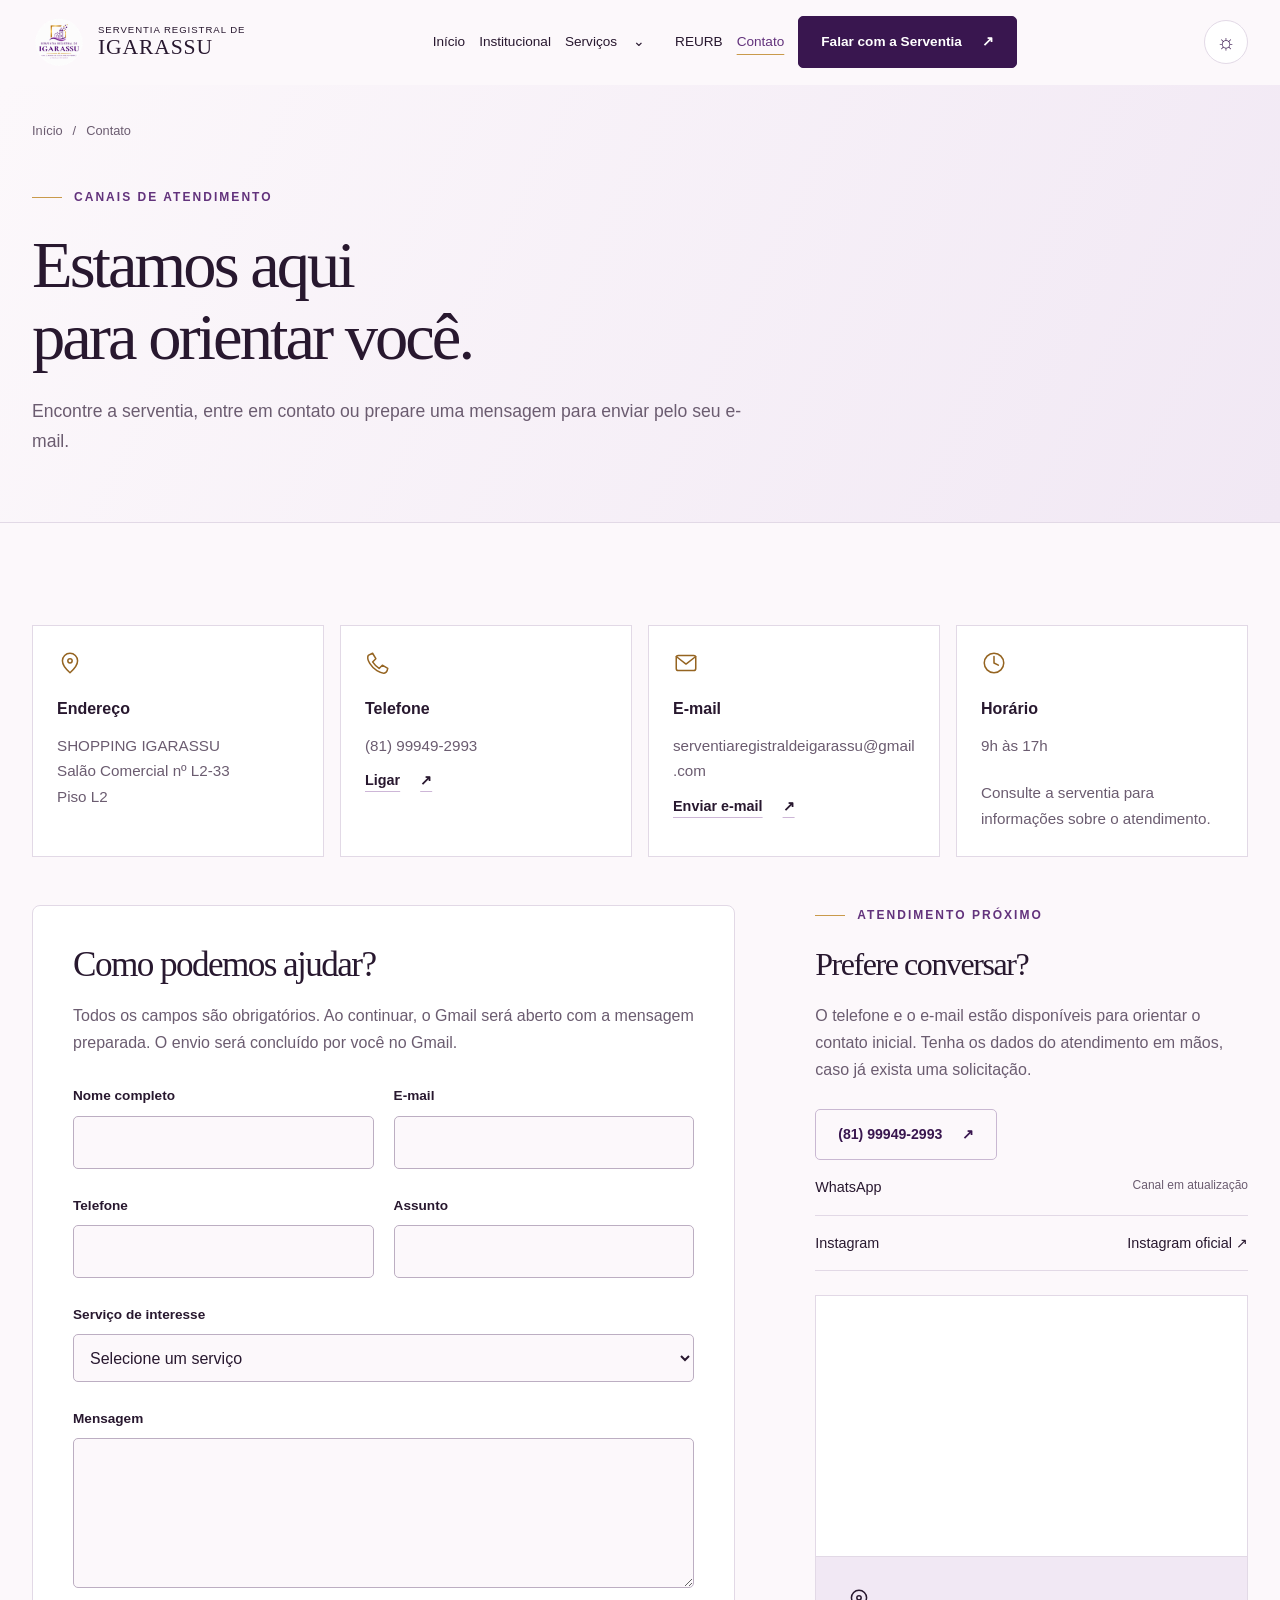
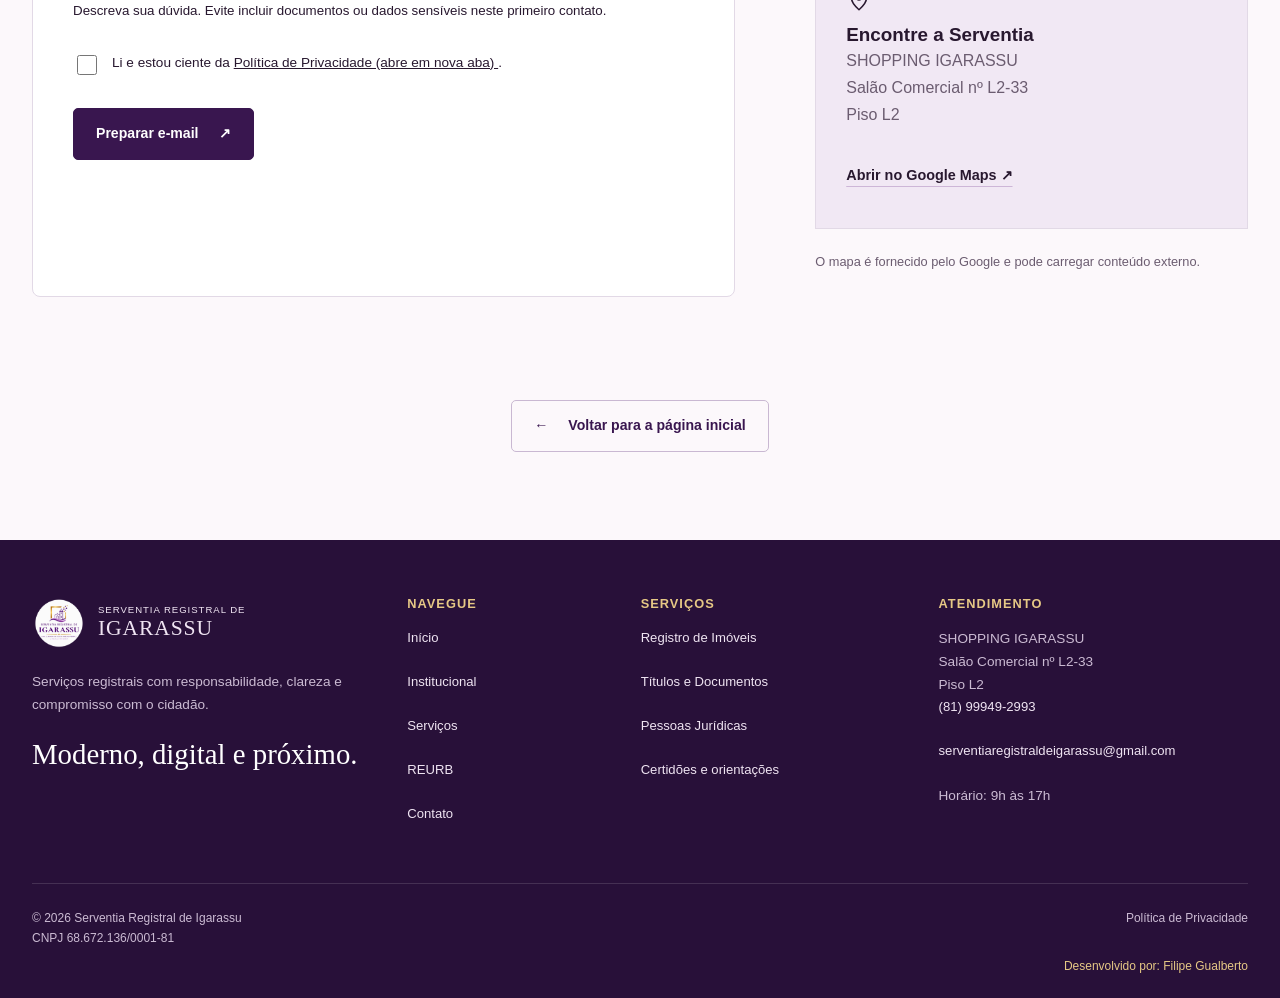
==== commit 0a17394b: "Atualização end" ====
--- a/contato.html
+++ b/contato.html
@@ -6,7 +6,7 @@
     <title>Contato | Serventia Registral de Igarassu</title>
     <meta
       name="description"
-      content="Fale com a Serventia Registral de Igarassu. Rua Joaquim Nabuco, nº 105, Centro. Telefone (81) 99949-2993. Atendimento das 9h às 17h."
+      content="Fale com a Serventia Registral de Igarassu. SHOPPING IGARASSU, Salão Comercial nº L2-33, Piso L2. Telefone (81) 99949-2993. Atendimento das 9h às 17h."
     />
     <meta name="theme-color" content="#39164f" />
     <link rel="icon" type="image/png" href="img/logocorrigida.png" />
@@ -17,7 +17,7 @@
     <meta property="og:title" content="Contato | Serventia Registral de Igarassu" />
     <meta
       property="og:description"
-      content="Fale com a Serventia Registral de Igarassu. Rua Joaquim Nabuco, nº 105, Centro. Telefone (81) 99949-2993. Atendimento das 9h às 17h."
+      content="Fale com a Serventia Registral de Igarassu. SHOPPING IGARASSU, Salão Comercial nº L2-33, Piso L2. Telefone (81) 99949-2993. Atendimento das 9h às 17h."
     />
     <script src="js/theme.js"></script>
     <link rel="stylesheet" href="css/style.css" />
@@ -122,9 +122,11 @@
               </svg>
               <h2>Endereço</h2>
               <p>
-                Rua Joaquim Nabuco, nº 105
+                SHOPPING IGARASSU
                 <br />
-                Centro, Igarassu/PE
+                Salão Comercial nº L2-33
+                <br />
+                Piso L2
               </p>
             </article>
             <article class="contact-card reveal" data-delay="80">
@@ -331,7 +333,7 @@
               </div>
               <div class="map-panel">
                 <iframe
-                  src="https://www.google.com/maps?q=Rua%20Joaquim%20Nabuco%2C%20105%2C%20Centro%2C%20Igarassu%2C%20PE&output=embed"
+                  src="https://www.google.com/maps?q=Shopping%20Igarassu%2C%20Avenida%20M%C3%A1rio%20Melo%2C%2040%2C%20Igarassu%2C%20Pernambuco%2C%2053610-070&amp;output=embed"
                   title="Mapa da localização da Serventia Registral de Igarassu"
                   loading="lazy"
                   referrerpolicy="no-referrer-when-downgrade"
@@ -339,7 +341,7 @@
                 ></iframe>
                 <a
                   class="map-link"
-                  href="https://www.google.com/maps/search/?api=1&query=Rua%20Joaquim%20Nabuco%2C%20105%2C%20Centro%2C%20Igarassu%2C%20PE"
+                  href="https://www.google.com/maps/search/?api=1&amp;query=Shopping%20Igarassu%2C%20Avenida%20M%C3%A1rio%20Melo%2C%2040%2C%20Igarassu%2C%20Pernambuco%2C%2053610-070"
                   target="_blank"
                   rel="noopener noreferrer"
                 >
@@ -349,9 +351,11 @@
                   </svg>
                   <h3>Encontre a Serventia</h3>
                   <p>
-                    Rua Joaquim Nabuco, nº 105
+                    SHOPPING IGARASSU
                     <br />
-                    Centro, Igarassu/PE
+                    Salão Comercial nº L2-33
+                    <br />
+                    Piso L2
                   </p>
                   <span class="text-link">Abrir no Google Maps ↗</span>
                 </a>
@@ -411,9 +415,11 @@
           <div>
             <h2>ATENDIMENTO</h2>
             <p>
-              Rua Joaquim Nabuco, nº 105
+              SHOPPING IGARASSU
               <br />
-              Centro, Igarassu/PE
+              Salão Comercial nº L2-33
+              <br />
+              Piso L2
             </p>
             <a href="tel:+5581999492993">(81) 99949-2993</a>
             <a
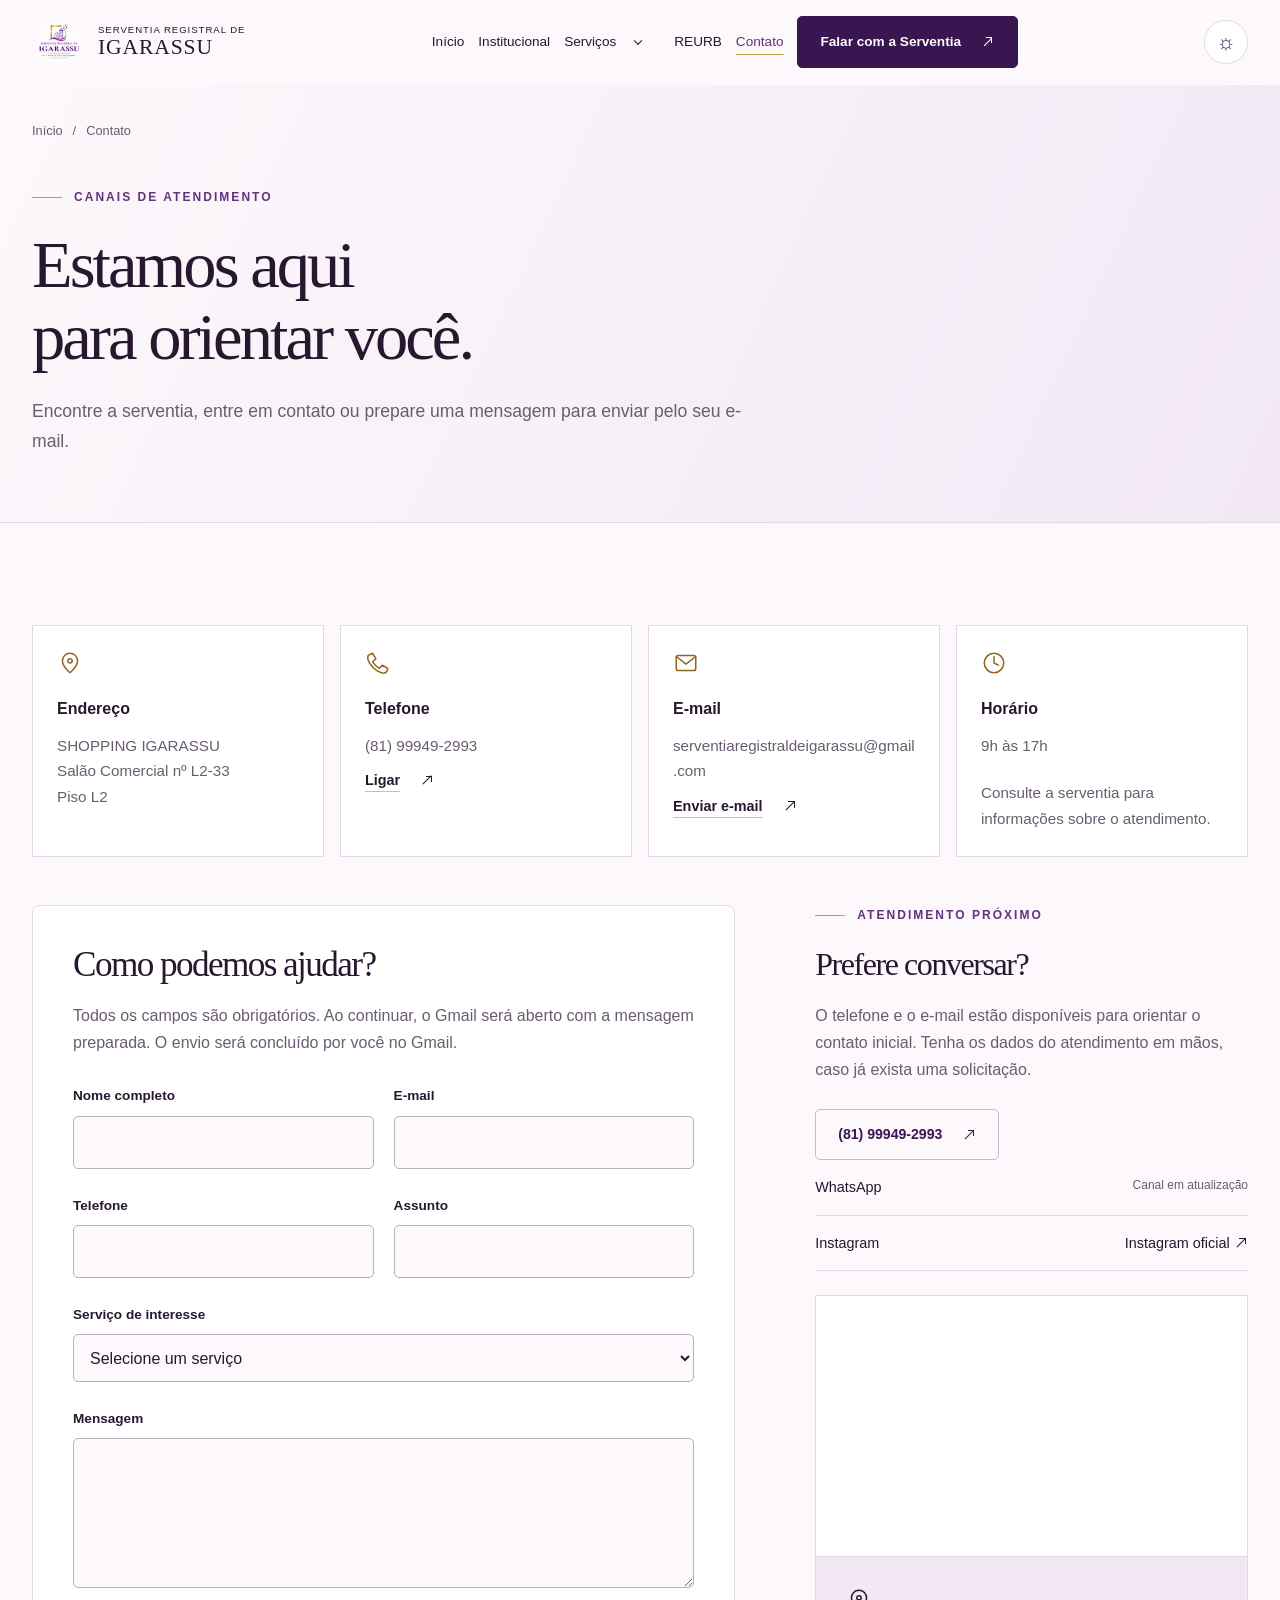
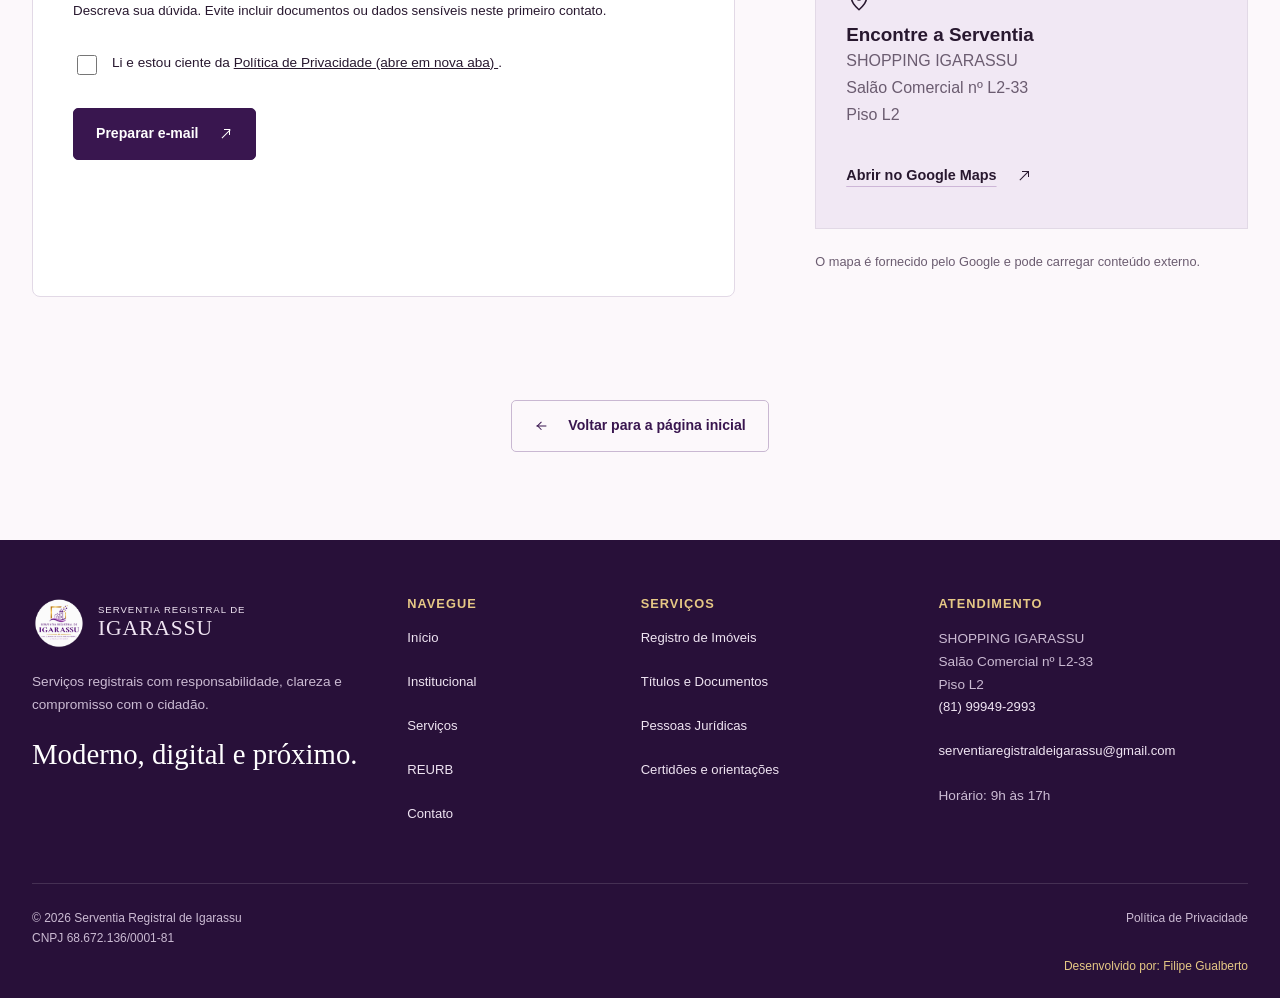
==== commit b658ba58: "Setas" ====
--- a/contato.html
+++ b/contato.html
@@ -53,7 +53,7 @@
                 aria-expanded="false"
                 aria-controls="service-menu"
               >
-                ⌄
+                <span class="arrow arrow--down" aria-hidden="true"></span>
               </button>
             </div>
             <div class="dropdown-menu" id="service-menu" hidden>
@@ -66,7 +66,7 @@
           <a href="contato.html" aria-current="page">Contato</a>
           <a class="button" href="contato.html">
             Falar com a Serventia
-            <span class="arrow" aria-hidden="true">↗</span>
+            <span class="arrow" aria-hidden="true"></span>
           </a>
         </nav>
         <div class="header-actions">
@@ -137,7 +137,7 @@
               <p>(81) 99949-2993</p>
               <a class="text-link" href="tel:+5581999492993">
                 Ligar
-                <span class="arrow" aria-hidden="true">↗</span>
+                <span class="arrow" aria-hidden="true"></span>
               </a>
             </article>
             <article class="contact-card reveal" data-delay="160">
@@ -162,7 +162,7 @@
                 rel="noopener noreferrer"
               >
                 Enviar e-mail
-                <span class="arrow" aria-hidden="true">↗</span>
+                <span class="arrow" aria-hidden="true"></span>
               </a>
             </article>
             <article class="contact-card reveal" data-delay="240">
@@ -292,7 +292,7 @@
               <div class="actions">
                 <button class="button" type="submit">
                   Preparar e-mail
-                  <span class="arrow" aria-hidden="true">↗</span>
+                  <span class="arrow" aria-hidden="true"></span>
                 </button>
               </div>
               <p class="form-status" id="form-status" role="status" aria-live="polite"></p>
@@ -319,17 +319,17 @@
               </p>
               <a class="button secondary" href="tel:+5581999492993">
                 (81) 99949-2993
-                <span class="arrow" aria-hidden="true">↗</span>
+                <span class="arrow" aria-hidden="true"></span>
               </a>
               <div class="pending-channel">
                 <span>WhatsApp</span>
                 <small data-pending="whatsapp">Canal em atualização</small>
-                <a data-config-link="whatsapp" hidden>WhatsApp oficial ↗</a>
+                <a data-config-link="whatsapp" hidden>WhatsApp oficial <span class="arrow" aria-hidden="true"></span></a>
               </div>
               <div class="pending-channel">
                 <span>Instagram</span>
                 <small data-pending="instagram">Canal em atualização</small>
-                <a data-config-link="instagram" hidden>Instagram oficial ↗</a>
+                <a data-config-link="instagram" hidden>Instagram oficial <span class="arrow" aria-hidden="true"></span></a>
               </div>
               <div class="map-panel">
                 <iframe
@@ -357,7 +357,7 @@
                     <br />
                     Piso L2
                   </p>
-                  <span class="text-link">Abrir no Google Maps ↗</span>
+                  <span class="text-link">Abrir no Google Maps <span class="arrow" aria-hidden="true"></span></span>
                 </a>
               </div>
               <p class="source">O mapa é fornecido pelo Google e pode carregar conteúdo externo.</p>
@@ -368,7 +368,7 @@
       <section class="back-home">
         <div class="container">
           <a class="button secondary" href="index.html">
-            <span aria-hidden="true">←</span>
+            <span class="arrow arrow--left" aria-hidden="true"></span>
             Voltar para a página inicial
           </a>
         </div>
--- a/css/style.css
+++ b/css/style.css
@@ -196,7 +196,52 @@
 }
 .arrow {
   display: inline-block;
+  position: relative;
+  width: 1em;
+  height: 1em;
+  flex-shrink: 0;
+  vertical-align: -0.125em;
   transition: transform var(--transition);
+}
+.arrow::before,
+.arrow::after {
+  content: '';
+  position: absolute;
+  border: 0 solid currentColor;
+}
+.arrow::before {
+  top: 50%;
+  left: 50%;
+  width: 0.82em;
+  border-top-width: 0.1em;
+  transform: translate(-50%, -50%) rotate(-45deg);
+}
+.arrow::after {
+  top: 0.17em;
+  right: 0.17em;
+  width: 0.44em;
+  height: 0.44em;
+  border-width: 0.1em 0.1em 0 0;
+}
+.arrow--left::before {
+  width: 0.66em;
+  transform: translate(-50%, -50%);
+}
+.arrow--left::after {
+  top: 50%;
+  left: 0.24em;
+  right: auto;
+  border-width: 0 0 0.1em 0.1em;
+  transform: translateY(-50%) rotate(45deg);
+}
+.arrow--down::before {
+  content: none;
+}
+.arrow--down::after {
+  top: 50%;
+  left: 50%;
+  right: auto;
+  transform: translate(-50%, -70%) rotate(135deg);
 }
 .button:hover .arrow,
 .text-link:hover .arrow {
